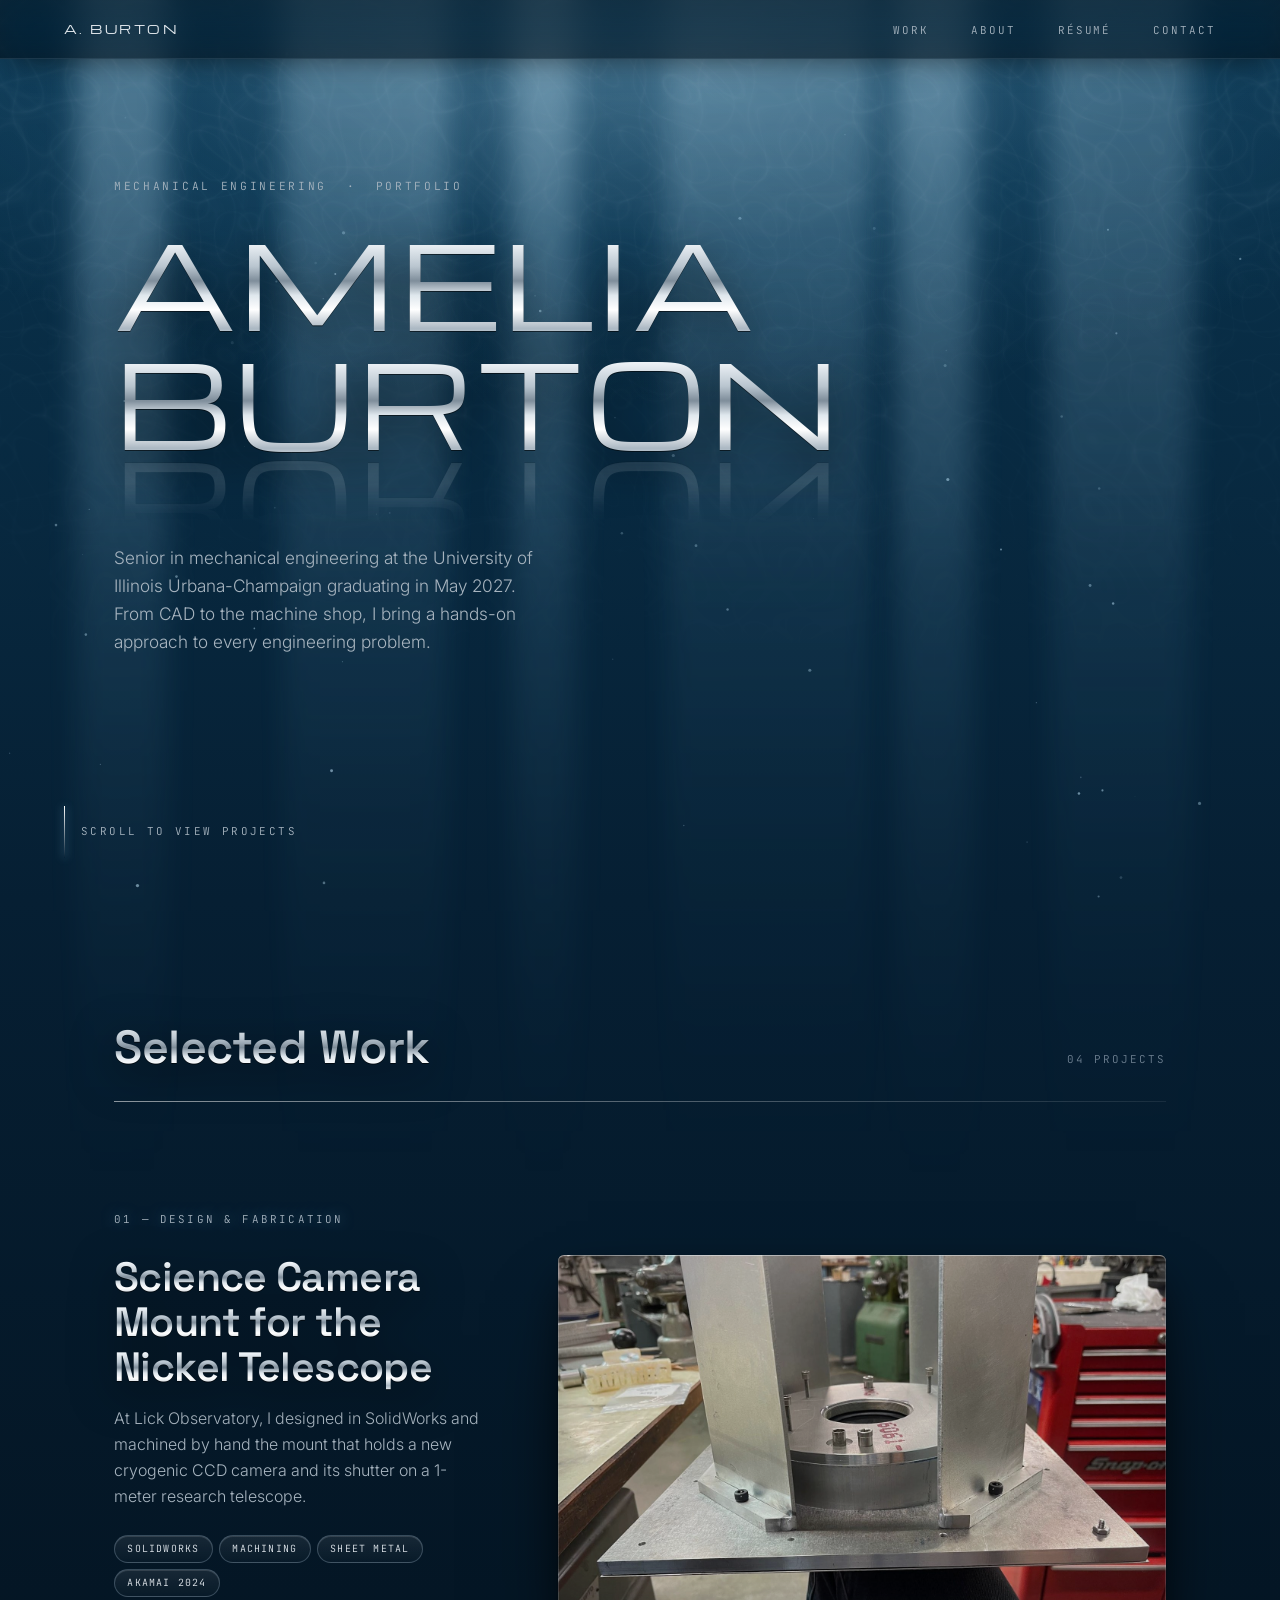
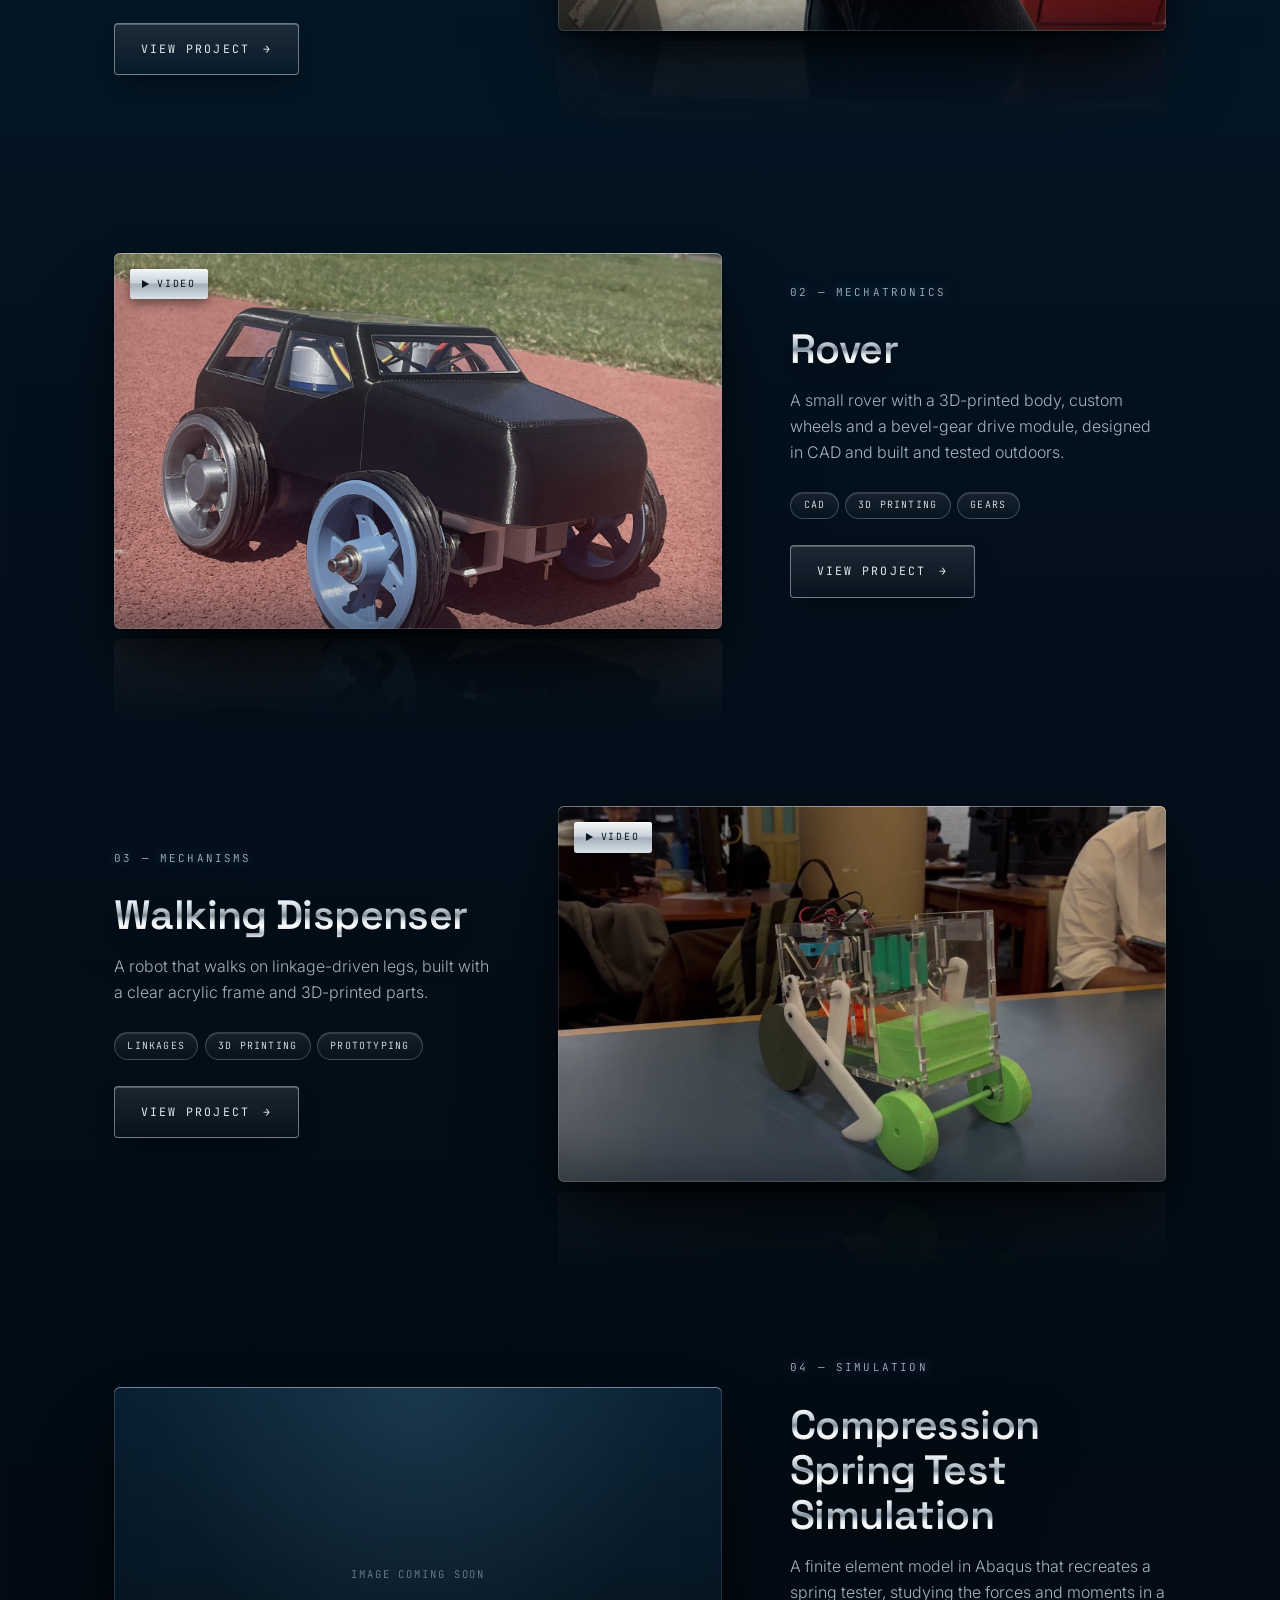
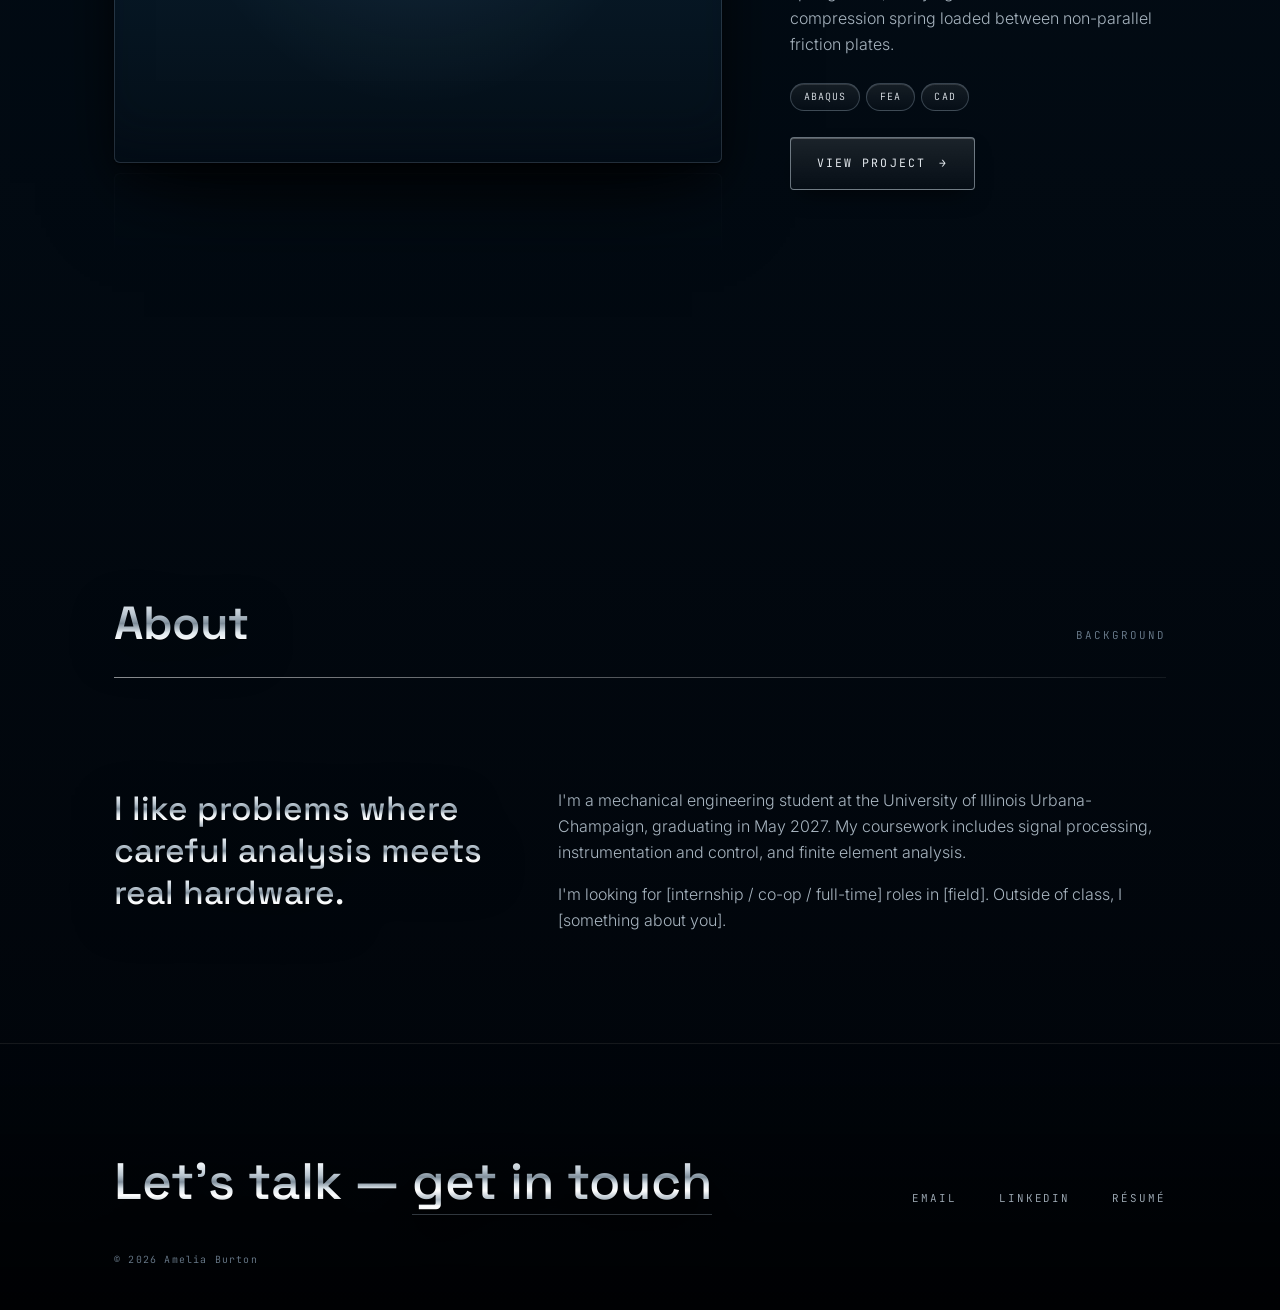
==== index.html @ 43ad0c9a "site 5.1" ====
<!DOCTYPE html>
<html lang="en">
<head>
  <meta charset="UTF-8">
  <meta name="viewport" content="width=device-width, initial-scale=1.0, viewport-fit=cover">
  <meta name="theme-color" content="#0a3550">
  <title>Amelia Burton — Mechanical Engineering Portfolio</title>
  <meta name="description" content="Engineering portfolio of Amelia Burton: simulation, design and instrumentation projects.">

  <!-- Fonts from Google Fonts -->
  <link rel="preconnect" href="https://fonts.googleapis.com">
  <link rel="preconnect" href="https://fonts.gstatic.com" crossorigin>
  <link href="https://fonts.googleapis.com/css2?family=Inter:wght@300;400;500&family=JetBrains+Mono:wght@400&family=Michroma&family=Space+Grotesk:wght@500;600&display=swap" rel="stylesheet">

  <link rel="stylesheet" href="style.css">
  <script>document.documentElement.classList.add('js')</script>
</head>
<body>

  <!-- Depth gauge (bottom-right) -->
  <button class="gauge" type="button" aria-label="Back to top"></button>

  <!-- ===== NAVIGATION BAR ===== -->
  <nav class="nav">
    <a href="#top" class="mark">A. Burton</a>
    <ul>
      <li><a href="#work">Work</a></li>
      <li><a href="#about">About</a></li>
      <li class="hide-mobile"><a href="resume.pdf" target="_blank">Résumé</a></li>
      <li><a href="#contact">Contact</a></li>
    </ul>
  </nav>

  <!-- ===== OPENING PAGE ===== -->
  <div class="hero-wrap">
    <header class="hero" id="top">
      <p class="eyebrow">Mechanical Engineering &nbsp;·&nbsp; Portfolio</p>
      <h1 class="chrome">Amelia<br>Burton</h1>
      <p class="lede">
        <!-- EDIT: one or two sentences about you -->
        Senior in mechanical engineering at the University of Illinois Urbana-Champaign graduating in May 2027. From CAD to the machine shop, I bring a hands-on approach to every engineering problem.
      </p>
    </header>
    <a href="#work" class="scroll-cue">
      <span class="stem"></span>
      Scroll to view projects
    </a>
  </div>

  <!-- ===== PROJECTS ===== -->
  <main class="section" id="work">
    <div class="section-head">
      <h2>Selected Work</h2>
      <span>04 Projects</span>
    </div>

    <!--
      Each <article> below is one project.
      To add a project: copy a whole <article> ... </article> block,
      paste it underneath, and change the text, image and link.

      To use a real picture, put it in the "images" folder and replace
        <div class="placeholder">Image coming soon</div>
      with
        <img src="images/your-picture.jpg" alt="Short description of the picture">
    -->

    <!-- PROJECT 01 -->
    <article class="project reveal">
      <a href="projects/camera-mount.html" class="project-image">
        <img src="images/camera-mount/fit-check.jpg" alt="Machined camera mount base plate and electronics panels" loading="lazy">
      </a>
      <div>
        <p class="project-number">01 — Design &amp; Fabrication</p>
        <h3>Science Camera Mount for the Nickel Telescope</h3>
        <p>
          At Lick Observatory, I designed in SolidWorks and machined by hand the mount that holds a new cryogenic CCD camera and its shutter on a 1-meter research telescope.
        </p>
        <ul class="tags">
          <li>SolidWorks</li><li>Machining</li><li>Sheet Metal</li><li>Akamai 2024</li>
        </ul>
        <a href="projects/camera-mount.html" class="button">View Project <span class="arrow">→</span></a>
      </div>
    </article>

    <!-- PROJECT 02 -->
    <article class="project reveal">
      <a href="projects/rover.html" class="project-image">
        <span class="badge">Video</span>
        <img src="images/rover/rover-photo.jpg" alt="3D-printed rover with black body and blue wheels on a running track" loading="lazy">
      </a>
      <div>
        <p class="project-number">02 — Mechatronics</p>
        <h3>Rover</h3>
        <p>
          <!-- EDIT -->A small rover with a 3D-printed body, custom wheels and a bevel-gear drive module, designed in CAD and built and tested outdoors.
        </p>
        <ul class="tags">
          <li>CAD</li><li>3D Printing</li><li>Gears</li>
        </ul>
        <a href="projects/rover.html" class="button">View Project <span class="arrow">→</span></a>
      </div>
    </article>

    <!-- PROJECT 03 -->
    <article class="project reveal">
      <a href="projects/walking-dispenser.html" class="project-image">
        <span class="badge">Video</span>
        <img src="images/dispenser/closeup.jpg" alt="Walking dispenser robot with clear frame and green 3D-printed parts" loading="lazy">
      </a>
      <div>
        <p class="project-number">03 — Mechanisms</p>
        <h3>Walking Dispenser</h3>
        <p>
          <!-- EDIT -->A robot that walks on linkage-driven legs, built with a clear acrylic frame and 3D-printed parts.
        </p>
        <ul class="tags">
          <li>Linkages</li><li>3D Printing</li><li>Prototyping</li>
        </ul>
        <a href="projects/walking-dispenser.html" class="button">View Project <span class="arrow">→</span></a>
      </div>
    </article>

    <!-- PROJECT 04 -->
    <article class="project reveal">
      <a href="projects/spring-fea.html" class="project-image">
        <div class="placeholder">Image coming soon</div>
      </a>
      <div>
        <p class="project-number">04 — Simulation</p>
        <h3>Compression Spring Test Simulation</h3>
        <p>
          A finite element model in Abaqus that recreates a spring tester, studying the forces and moments in a compression spring loaded between non-parallel friction plates.
        </p>
        <ul class="tags">
          <li>Abaqus</li><li>FEA</li><li>CAD</li>
        </ul>
        <a href="projects/spring-fea.html" class="button">View Project <span class="arrow">→</span></a>
      </div>
    </article>

  </main>

  <!-- ===== ABOUT ===== -->
  <section class="section" id="about">
    <div class="section-head">
      <h2>About</h2>
      <span>Background</span>
    </div>
    <div class="about-grid reveal">
      <p class="big">
        <!-- EDIT: a short, memorable line -->
        I like problems where careful analysis meets real hardware.
      </p>
      <div>
        <p>
          <!-- EDIT: your school, major, year and interests -->
          I'm a mechanical engineering student at the University of Illinois Urbana-Champaign, graduating in May 2027.
          My coursework includes signal processing, instrumentation and control,
          and finite element analysis.
        </p>
        <p>
          I'm looking for [internship / co-op / full-time] roles in [field].
          Outside of class, I [something about you].
        </p>
      </div>
    </div>
  </section>

  <!-- ===== CONTACT / FOOTER ===== -->
  <div class="footer-wrap">
  <footer class="footer" id="contact">
    <h2>Let's talk — <a class="chrome" href="mailto:ameliaeburton2005@gmail.com">get in touch</a></h2>
    <ul>
      <li><a href="mailto:ameliaeburton2005@gmail.com">Email</a></li>
      <li><a href="https://www.linkedin.com/in/YOUR-LINKEDIN" target="_blank">LinkedIn</a></li>
      <li><a href="resume.pdf" target="_blank">Résumé</a></li>
    </ul>
    <p class="copyright">© 2026 Amelia Burton</p>
  </footer>
  </div>

  <script src="main.js"></script>
</body>
</html>
---- style.css ----
/* =========================================================
   Amelia Burton — Portfolio stylesheet  ·  "Deep Ocean" theme
   Sunlit water at the top of each page fading into the abyss,
   with light rays, caustics, drifting particles and silver type.
   Spacing follows the golden ratio (φ ≈ 1.618).
   ========================================================= */

:root {
  /* water, from surface to abyss */
  --surface: #0f4a6a;
  --shallow: #0a3550;
  --mid:     #061f33;
  --deep:    #03111d;
  --abyss:   #010409;

  /* light and text */
  --silver:  #e3e9ee;
  --soft:    #a7b4bf;
  --muted:   #6e8091;
  --glow:    #8fd6ff;     /* bioluminescent blue */
  --line:    rgba(200, 225, 245, 0.10);
  --line-2:  rgba(200, 225, 245, 0.24);

  /* polished silver (vertical bands, like chrome reflecting a horizon) */
  --metal: linear-gradient(180deg, #ffffff 0%, #eef3f7 18%, #b9c5cf 38%, #7e8d9a 50%, #dfe7ed 62%, #ffffff 74%, #aab7c2 90%, #e9eef2 100%);
  /* moving highlight that sweeps across silver text */
  --glint: linear-gradient(105deg, transparent 38%, rgba(255, 255, 255, 0.95) 50%, transparent 62%);
  /* brushed-metal button face */
  --brushed: linear-gradient(180deg, #f4f7f9 0%, #c9d2d9 45%, #a3afb9 52%, #dbe2e7 100%);

  /* golden-ratio spacing */
  --s-1: 0.382rem; --s0: 0.618rem; --s1: 1rem; --s2: 1.618rem;
  --s3: 2.618rem;  --s4: 4.236rem; --s5: 6.854rem; --s6: 11.09rem;

  --display: "Michroma", "Space Grotesk", Helvetica, Arial, sans-serif;
  --head:    "Space Grotesk", Helvetica, Arial, sans-serif;
  --sans:    "Inter", Helvetica, Arial, sans-serif;
  --mono:    "JetBrains Mono", "Courier New", monospace;

  --max: 1180px;
  --pad: max(5vw, env(safe-area-inset-left), 20px);
  --ease: cubic-bezier(.2, .7, .2, 1);

  /* deep shadows used on cards and media */
  --depth: 0 2px 3px rgba(0,0,0,.4), 0 18px 40px -8px rgba(0,0,0,.65), 0 50px 90px -30px rgba(0,0,0,.8);
}

* { box-sizing: border-box; margin: 0; padding: 0; }
html {
  scroll-behavior: smooth; -webkit-text-size-adjust: 100%;
  background: var(--abyss);
}
body {
  /* the whole page is one column of water: lighter at the top, black at the bottom */
  background: linear-gradient(180deg, var(--shallow) 0, var(--mid) 100vh, var(--deep) 220vh, var(--abyss) 100%);
  min-height: 100vh;
  color: var(--silver);
  font-family: var(--sans);
  font-weight: 300;
  line-height: 1.618;
  -webkit-font-smoothing: antialiased;
  overflow-x: hidden;
  position: relative;
}
a { color: inherit; text-decoration: none; }
img, video { display: block; max-width: 100%; }
::selection { background: var(--glow); color: var(--abyss); }

/* everything real sits above the ocean effects */
.nav, .hero-wrap, .section, .footer-wrap, .project-page, .video-hero { position: relative; z-index: 2; }
.nav { position: fixed; }

/* =========================================================
   Ocean effects
   ========================================================= */
.ocean {
  position: absolute; top: 0; left: 0; right: 0;
  height: 150vh; z-index: 1; overflow: hidden; pointer-events: none;
  -webkit-mask-image: linear-gradient(#000 35%, transparent);
  mask-image: linear-gradient(#000 35%, transparent);
}
/* glow of the sun on the surface */
.ocean::before {
  content: ""; position: absolute; left: 50%; top: -35vh; width: 140vw; height: 80vh; transform: translateX(-50%);
  background: radial-gradient(ellipse at center, rgba(170, 225, 255, .35), rgba(90, 170, 215, .12) 40%, transparent 70%);
}
/* caustics: two layers of rippling light drifting in opposite directions */
.caustics, .caustics::after {
  position: absolute; inset: -20% -20% 40% -20%;
  background: url("images/caustics.png") 0 0 / 420px 420px repeat;
  opacity: .16; mix-blend-mode: screen;
  animation: drift 38s linear infinite;
  -webkit-mask-image: linear-gradient(#000, transparent 85%);
  mask-image: linear-gradient(#000, transparent 85%);
}
.caustics::after { content: ""; inset: 0; background-size: 560px 560px; opacity: .8; animation: drift2 52s linear infinite; }
@keyframes drift  { to { background-position: 420px 840px; } }
@keyframes drift2 { to { background-position: -1120px 560px; } }

/* sun rays */
.rays { position: absolute; inset: 0; mix-blend-mode: screen; }
.rays i {
  position: absolute; top: -12%; height: 125%;
  background: linear-gradient(180deg, rgba(200, 235, 255, .42), rgba(140, 205, 240, .12) 45%, transparent 82%);
  filter: blur(14px);
  transform-origin: 50% 0;
  animation: sway 14s ease-in-out infinite alternate, flicker 7s ease-in-out infinite alternate;
  will-change: transform, opacity;
}
.rays i:nth-child(1) { left: 6%;  width: 7vw;  --r: 22deg;  animation-duration: 16s, 6s; }
.rays i:nth-child(2) { left: 22%; width: 13vw; --r: 14deg;  animation-duration: 19s, 8s; opacity: .8; }
.rays i:nth-child(3) { left: 40%; width: 5vw;  --r: 6deg;   animation-duration: 13s, 5s; }
.rays i:nth-child(4) { left: 52%; width: 16vw; --r: -2deg;  animation-duration: 22s, 9s; opacity: .7; }
.rays i:nth-child(5) { left: 70%; width: 6vw;  --r: -12deg; animation-duration: 15s, 7s; }
.rays i:nth-child(6) { left: 82%; width: 11vw; --r: -20deg; animation-duration: 18s, 6.5s; opacity: .75; }
@keyframes sway    { from { transform: rotate(calc(var(--r) - 3deg)) skewX(-4deg); } to { transform: rotate(calc(var(--r) + 3deg)) skewX(4deg); } }
@keyframes flicker { 0% { opacity: .35; } 50% { opacity: .9; } 100% { opacity: .55; } }

/* marine snow: drawn on this canvas by main.js */
.snow { position: fixed; inset: 0; width: 100%; height: 100%; z-index: 1; pointer-events: none; }

/* =========================================================
   Silver text
   ========================================================= */
.silver, .chrome,
.hero h1, .section-head h2, .project h3, .footer h2, .video-hero h1,
.project-page h1, .project-page h2, .about-grid .big, .step h3 {
  background-image: var(--glint), var(--metal);
  background-size: 250% 100%, 100% 100%;
  background-size: 250% 100%, 100% 1lh;     /* repeat the silver bands on every line */
  background-position: 160% 0, 0 0;
  background-repeat: no-repeat, repeat;
  -webkit-background-clip: text; background-clip: text;
  -webkit-text-fill-color: transparent; color: var(--silver);
  filter: drop-shadow(0 1px 0 rgba(0,0,0,.55)) drop-shadow(0 10px 22px rgba(0, 0, 0, .55));
}
/* a glint sweeps across the big titles every few seconds */
.hero h1, .video-hero h1, .project-page h1 { animation: glint 7s ease-in-out 2.2s infinite; }
/* other headings catch the light when you hover them or they scroll into view */
.project.reveal.visible h3, .project:hover h3, .section-head h2, .footer h2:hover { animation: glint 2.4s ease-out 1; }
@keyframes glint { 0% { background-position: 160% 0, 0 0; } 40%, 100% { background-position: -60% 0, 0 0; } }

/* ---------- Depth gauge (bottom-right) ----------
   A thin bar that fills as you scroll, with a depth reading. Tap it to go to the top. */
.gauge {
  position: fixed; z-index: 40;
  right: max(var(--s2), env(safe-area-inset-right));
  bottom: calc(var(--s2) + env(safe-area-inset-bottom));
  display: flex; flex-direction: column; align-items: center; gap: 8px;
  padding: 12px 10px 10px;
  border-radius: 8px;
  background: linear-gradient(180deg, rgba(30, 60, 85, .55), rgba(5, 15, 25, .7));
  -webkit-backdrop-filter: blur(10px); backdrop-filter: blur(10px);
  border: 1px solid var(--line-2);
  box-shadow: inset 0 1px 0 rgba(255,255,255,.18), var(--depth);
  color: var(--silver); cursor: pointer;
  opacity: 0; transform: translateY(8px); transition: opacity .4s, transform .4s;
}
.gauge.show { opacity: 1; transform: none; }
.gauge .bar { position: relative; width: 3px; height: 64px; border-radius: 3px; background: rgba(200, 225, 245, .16); overflow: hidden; }
.gauge .bar::after {
  content: ""; position: absolute; left: 0; right: 0; top: 0;
  height: calc(var(--p, 0) * 100%);
  background: linear-gradient(#fff, var(--glow));
  box-shadow: 0 0 8px var(--glow);
}
.gauge .depth { font-family: var(--mono); font-size: .58rem; letter-spacing: .06em; color: var(--soft); white-space: nowrap; }

/* =========================================================
   Navigation (dark glass)
   ========================================================= */
.nav {
  top: 0; left: 0; right: 0; z-index: 50;
  display: flex; justify-content: space-between; align-items: center;
  padding: calc(var(--s1) + env(safe-area-inset-top)) var(--pad) var(--s1);
  background: linear-gradient(180deg, rgba(6, 26, 40, .72), rgba(3, 14, 23, .62));
  -webkit-backdrop-filter: blur(14px) saturate(140%); backdrop-filter: blur(14px) saturate(140%);
  border-bottom: 1px solid var(--line);
  box-shadow: 0 10px 30px -12px rgba(0,0,0,.6);
  transition: background .3s, border-color .3s, box-shadow .3s;
}
.nav .mark { font-family: var(--display); font-size: .78rem; transition: text-shadow .3s; letter-spacing: .2em; text-transform: uppercase; }
.nav ul { list-style: none; display: flex; gap: var(--s3); }
.nav .mark:hover { text-shadow: 0 0 14px rgba(143, 214, 255, .6); }
.nav li a { position: relative; font-family: var(--mono); font-size: .68rem; letter-spacing: .18em; text-transform: uppercase; color: var(--soft); padding: .4rem 0; transition: color .2s, text-shadow .2s; }
.nav li a::after { content: ""; position: absolute; left: 0; right: 100%; bottom: 0; height: 1px; background: var(--metal); transition: right .35s var(--ease); }
.nav li a:hover { color: #fff; text-shadow: 0 0 12px rgba(143, 214, 255, .6); }
.nav li a:hover::after { right: 0; }
.nav.clear { background: transparent; border-color: transparent; box-shadow: none; -webkit-backdrop-filter: none; backdrop-filter: none; }
.nav::before {
  content: ""; position: absolute; inset: 0 0 auto 0; height: 160px; z-index: -1; pointer-events: none;
  background: linear-gradient(rgba(0, 5, 10, .6), transparent); opacity: 0; transition: opacity .3s;
}
.nav.clear::before { opacity: 1; }

/* =========================================================
   Opening page
   ========================================================= */
.hero-wrap { overflow: hidden; }
.hero {
  position: relative; z-index: 1;
  min-height: 100vh; min-height: 100svh;
  display: flex; flex-direction: column; justify-content: center;
  max-width: var(--max); margin: 0 auto;
  padding: var(--s5) var(--pad) var(--s6);
}
.eyebrow { font-family: var(--mono); font-size: .7rem; letter-spacing: .24em; text-transform: uppercase; color: var(--soft); margin-bottom: var(--s2); }
.hero h1 {
  font-family: var(--display); font-weight: 400;
  font-size: clamp(2.6rem, 9vw, 7.4rem);
  line-height: 1.04; letter-spacing: .02em; text-transform: uppercase;
  /* mirror reflection under the name, like a polished surface */
  -webkit-box-reflect: below -0.06em linear-gradient(transparent 70%, rgba(255, 255, 255, .2));
}
.hero .lede { max-width: 27rem; margin-top: calc(var(--s4) + var(--s1)); font-size: 1.08rem; color: var(--soft); }

.hero > * { opacity: 0; transform: translateY(16px); transition: opacity 1.1s ease, transform 1.1s var(--ease); }
.loaded .hero > *, html:not(.js) .hero > * { opacity: 1; transform: none; }
.hero > *:nth-child(2) { transition-delay: .14s; } .hero > *:nth-child(3) { transition-delay: .28s; }

.scroll-cue {
  position: absolute; z-index: 2; left: var(--pad); bottom: calc(var(--s3) + env(safe-area-inset-bottom));
  display: flex; align-items: center; gap: var(--s1);
  font-family: var(--mono); font-size: .68rem; letter-spacing: .22em; text-transform: uppercase; color: var(--soft);
}
.scroll-cue .stem { width: 1px; height: 52px; background: linear-gradient(#fff, transparent); box-shadow: 0 0 8px rgba(143, 214, 255, .8); transform-origin: top; animation: drop 2.4s ease-in-out infinite; }
@keyframes drop { 0% { transform: scaleY(0); opacity: 1 } 60% { transform: scaleY(1); opacity: 1 } 100% { transform: scaleY(1); opacity: 0 } }
.scroll-cue:hover { color: #fff; }

/* =========================================================
   Sections
   ========================================================= */
.section { max-width: var(--max); margin: 0 auto; padding: var(--s5) var(--pad); }
.section-head {
  display: flex; justify-content: space-between; align-items: baseline; gap: var(--s1);
  padding-bottom: var(--s1); margin-bottom: var(--s5);
  border-bottom: 1px solid transparent;
  border-image: linear-gradient(90deg, rgba(255,255,255,.55), rgba(255,255,255,.08)) 1;
}
.section-head h2 { font-family: var(--head); font-weight: 600; font-size: clamp(2rem, 4.2vw, 2.9rem); letter-spacing: -.01em; }
.section-head span { font-family: var(--mono); font-size: .68rem; letter-spacing: .18em; text-transform: uppercase; color: var(--muted); white-space: nowrap; }

/* ---------- Project cards ---------- */
.project { display: grid; grid-template-columns: 1.618fr 1fr; gap: var(--s4); align-items: center; margin-bottom: var(--s6); }
.project:nth-child(even) { grid-template-columns: 1fr 1.618fr; }
.project:nth-child(even) .project-image { order: 2; }

.project-image {
  position: relative; display: block;
  aspect-ratio: 1.618 / 1;
  border-radius: 6px;
  background: var(--deep);
  box-shadow: var(--depth);
  transition: transform .8s var(--ease), box-shadow .8s var(--ease);
  isolation: isolate;
}
.project-image > img, .project-image > .placeholder { border-radius: 6px; }
.project-image img {
  width: 100%; height: 100%; object-fit: cover;
  filter: saturate(.85) brightness(.9);
  transition: filter .8s;
}
/* polished bevel: bright top edge, darker bottom edge */
.project-image::before {
  content: ""; position: absolute; inset: 0; z-index: 3; border-radius: 6px; pointer-events: none;
  box-shadow: inset 0 1px 0 rgba(255,255,255,.35), inset 0 0 0 1px rgba(200,225,245,.16), inset 0 -40px 60px -30px rgba(0,10,20,.55);
}
/* light glint sweeps across on hover */
.project-image::after {
  content: ""; position: absolute; inset: 0; z-index: 3; border-radius: 6px; pointer-events: none;
  background: linear-gradient(115deg, transparent 30%, rgba(255,255,255,.22) 48%, rgba(255,255,255,.05) 52%, transparent 66%);
  background-size: 250% 100%; background-position: 140% 0; background-repeat: no-repeat;
  transition: background-position 1.2s var(--ease);
}
.project:hover .project-image { transform: translateY(-8px); box-shadow: 0 2px 3px rgba(0,0,0,.4), 0 30px 60px -10px rgba(0,0,0,.75), 0 0 60px -20px rgba(143,214,255,.35); }
.project:hover .project-image img { filter: saturate(1) brightness(1); }
.project:hover .project-image::after { background-position: -40% 0; }

/* reflection under each image (wide screens only) */
@media (min-width: 801px) {
  .project-image { -webkit-box-reflect: below 10px linear-gradient(transparent 78%, rgba(255,255,255,.14)); }
}

.badge {
  position: absolute; top: var(--s1); left: var(--s1); z-index: 4;
  display: inline-flex; align-items: center; gap: .5rem;
  font-family: var(--mono); font-size: .62rem; letter-spacing: .18em; text-transform: uppercase; font-weight: 400;
  padding: .45rem .75rem; border-radius: 3px;
  background: var(--brushed); color: #0a1620;
  box-shadow: inset 0 1px 0 #fff, 0 4px 12px rgba(0,0,0,.5);
}
.badge::before { content: ""; border-left: 7px solid #0a1620; border-top: 4.5px solid transparent; border-bottom: 4.5px solid transparent; }

.placeholder {
  width: 100%; height: 100%; display: flex; align-items: center; justify-content: center;
  font-family: var(--mono); font-size: .66rem; letter-spacing: .18em; text-transform: uppercase; color: var(--muted);
  background: radial-gradient(ellipse at 50% 0%, rgba(143,214,255,.12), transparent 60%), linear-gradient(180deg, #0a2234, #040e17);
}

.project-number { font-family: var(--mono); font-size: .68rem; letter-spacing: .2em; text-transform: uppercase; color: var(--glow); margin-bottom: var(--s1); text-shadow: 0 0 14px rgba(143,214,255,.5); }
.project h3 { font-family: var(--head); font-weight: 600; font-size: clamp(1.75rem, 3.2vw, 2.618rem); line-height: 1.1; letter-spacing: -.015em; margin-bottom: var(--s1); }
.project p { color: var(--soft); margin-bottom: var(--s2); }

.tags { list-style: none; display: flex; flex-wrap: wrap; gap: var(--s-1); margin-bottom: var(--s2); }
.tags li {
  font-family: var(--mono); font-size: .62rem; letter-spacing: .12em; text-transform: uppercase;
  padding: .3rem .78rem; border-radius: 999px; color: var(--silver);
  background: linear-gradient(180deg, rgba(255,255,255,.08), rgba(255,255,255,.02));
  border: 1px solid var(--line-2);
  box-shadow: inset 0 1px 0 rgba(255,255,255,.12);
}

/* ---------- Buttons: polished metal ---------- */
.button {
  position: relative; isolation: isolate; overflow: hidden;
  display: inline-flex; align-items: center; justify-content: center; gap: .8rem;
  min-height: 48px; padding: var(--s1) var(--s2);
  font-family: var(--mono); font-size: .72rem; font-weight: 400; letter-spacing: .18em; text-transform: uppercase;
  color: var(--silver);
  background: linear-gradient(180deg, rgba(255,255,255,.10), rgba(255,255,255,.02));
  border: 1px solid rgba(220, 235, 245, .45); border-radius: 4px;
  box-shadow: inset 0 1px 0 rgba(255,255,255,.25), 0 10px 24px -10px rgba(0,0,0,.7);
  cursor: pointer; transition: color .35s, border-color .35s, box-shadow .35s, transform .35s;
}
.button::before { content: ""; position: absolute; inset: 0; z-index: -2; background: var(--brushed); opacity: 0; transition: opacity .35s; }
.button::after {    /* glint */
  content: ""; position: absolute; inset: 0; z-index: -1;
  background: linear-gradient(110deg, transparent 35%, rgba(255,255,255,.9) 50%, transparent 65%);
  background-size: 250% 100%; background-position: 160% 0; background-repeat: no-repeat;
  transition: background-position .9s var(--ease);
}
.button:hover { color: #08131c; border-color: #fff; transform: translateY(-2px); box-shadow: inset 0 1px 0 #fff, 0 14px 30px -10px rgba(0,0,0,.8), 0 0 24px -6px rgba(143,214,255,.6); }
.button:hover::before { opacity: 1; }
.button:hover::after { background-position: -60% 0; }
.button .arrow { transition: transform .3s; }
.button:hover .arrow { transform: translateX(4px); }
.button.solid { color: #08131c; border-color: #fff; box-shadow: inset 0 1px 0 #fff, 0 12px 28px -10px rgba(0,0,0,.8); }
.button.solid::before { opacity: 1; }

/* ---------- About ---------- */
.about-grid { display: grid; grid-template-columns: 1fr 1.618fr; gap: var(--s4); }
.about-grid .big { font-family: var(--head); font-weight: 500; font-size: clamp(1.5rem, 2.8vw, 2.1rem); line-height: 1.25; }
.about-grid p { color: var(--soft); }
.about-grid p + p { margin-top: var(--s1); }

/* ---------- Footer: the abyss ---------- */
.footer-wrap { background: linear-gradient(180deg, transparent, rgba(0,0,0,.6)); border-top: 1px solid var(--line); overflow: hidden; }
.footer {
  max-width: var(--max); margin: 0 auto;
  padding: var(--s5) var(--pad) calc(var(--s3) + env(safe-area-inset-bottom));
  display: flex; justify-content: space-between; flex-wrap: wrap; gap: var(--s3);
  position: relative; z-index: 1;
}
.footer h2 { font-family: var(--head); font-weight: 500; font-size: clamp(2rem, 4.5vw, 3.2rem); line-height: 1.1; }
.footer h2 a { border-bottom: 1px solid var(--line-2); }
.footer ul { list-style: none; display: flex; gap: var(--s3); align-items: flex-end; flex-wrap: wrap; }
.footer li a { font-family: var(--mono); font-size: .68rem; letter-spacing: .18em; text-transform: uppercase; color: var(--soft); transition: color .2s, text-shadow .2s; }
.footer li a:hover { color: #fff; text-shadow: 0 0 12px rgba(143,214,255,.6); }
.copyright { width: 100%; font-family: var(--mono); font-size: .62rem; letter-spacing: .12em; color: var(--muted); }

/* =========================================================
   Full-screen video at the top of a project page
   ========================================================= */
.video-hero {
  width: 100%; height: 100vh; height: 100svh; overflow: hidden;
  background-color: var(--deep); background-position: center; background-size: cover; background-repeat: no-repeat;
}
.video-hero video { position: absolute; inset: 0; width: 100%; height: 100%; object-fit: contain; }
.video-hero.cover video { object-fit: cover; }
.video-hero::after {   /* fades the video down into the deep water below */
  content: ""; position: absolute; inset: 0; pointer-events: none;
  background: linear-gradient(to top, var(--mid) 0%, rgba(6, 31, 51, .55) 30%, transparent 60%), linear-gradient(to bottom, rgba(0,0,0,.35), transparent 25%);
}
.video-hero .overlay {
  position: absolute; z-index: 2;
  left: var(--pad); right: var(--pad); bottom: calc(var(--s3) + env(safe-area-inset-bottom));
  display: flex; justify-content: space-between; align-items: flex-end; gap: var(--s2); flex-wrap: wrap;
}
.video-hero h1 { font-family: var(--head); font-weight: 600; font-size: clamp(2.6rem, 7vw, 5.5rem); line-height: 1; letter-spacing: -.02em; }
.video-hero .eyebrow { color: var(--glow); margin-bottom: var(--s1); text-shadow: 0 0 14px rgba(143,214,255,.6); }
.video-hero .controls { display: flex; gap: var(--s0); flex-wrap: wrap; }
.video-hero .button { background: rgba(3, 14, 23, .45); -webkit-backdrop-filter: blur(10px); backdrop-filter: blur(10px); }
.video-hero + .project-page { background: linear-gradient(var(--mid), transparent 60vh); }

.clip { margin: var(--s4) 0; }
.clip video { width: 100%; border-radius: 6px; background: #000; box-shadow: var(--depth); }

/* =========================================================
   Project pages
   ========================================================= */
.project-page { max-width: 900px; margin: 0 auto; padding: var(--s6) var(--pad) var(--s5); }
.project-page.wide { max-width: 1100px; }
.video-hero + .project-page { padding-top: var(--s5); max-width: none; padding-left: max(var(--pad), calc((100vw - 900px) / 2)); padding-right: max(var(--pad), calc((100vw - 900px) / 2)); }
.back { display: inline-block; font-family: var(--mono); font-size: .66rem; letter-spacing: .18em; text-transform: uppercase; color: var(--soft); margin-bottom: var(--s3); padding: .4rem 0; transition: color .2s, text-shadow .2s; }
.back:hover { color: #fff; text-shadow: 0 0 12px rgba(143,214,255,.6); }

.project-page h1 { font-family: var(--head); font-weight: 600; font-size: clamp(2.6rem, 7vw, 4.6rem); line-height: 1.02; letter-spacing: -.02em; margin-bottom: var(--s2); }
.project-page h2 { font-family: var(--head); font-weight: 600; font-size: clamp(1.7rem, 3.2vw, 2.2rem); letter-spacing: -.01em; margin: var(--s4) 0 var(--s1); display: inline-block; }
.project-page p { color: var(--soft); margin-bottom: var(--s1); font-size: 1.04rem; }
.project-page .lead { font-size: 1.2rem; max-width: 42rem; color: var(--silver); }
.project-page ul.points { margin: 0 0 var(--s1) 1.2rem; color: var(--soft); }
.project-page ul.points li { margin-bottom: var(--s-1); }

.facts {
  display: grid; grid-template-columns: repeat(auto-fit, minmax(160px, 1fr)); gap: var(--s2);
  padding: var(--s2); margin: var(--s3) 0 var(--s4);
  border-radius: 8px;
  background: linear-gradient(180deg, rgba(255,255,255,.07), rgba(255,255,255,.015));
  border: 1px solid var(--line);
  box-shadow: inset 0 1px 0 rgba(255,255,255,.14), var(--depth);
}
.facts dt { font-family: var(--mono); font-size: .62rem; letter-spacing: .18em; text-transform: uppercase; color: var(--glow); margin-bottom: .3rem; }
.facts dd { font-size: .95rem; color: var(--silver); }

.figure { margin: var(--s4) 0; }
.figure .frame { aspect-ratio: 1.618 / 1; background: var(--deep); overflow: hidden; border-radius: 6px; box-shadow: var(--depth); }
.figure .frame img { width: 100%; height: 100%; object-fit: cover; }
.figure .frame.contain img { object-fit: contain; }
.figure .frame.white { background: #fff; }
.figure figcaption, .bleed figcaption, .caption { font-family: var(--mono); font-size: .66rem; letter-spacing: .06em; color: var(--muted); margin-top: var(--s0); }
.bleed { margin: var(--s4) 0; }
.bleed img { width: 100%; max-height: 80vh; object-fit: cover; border-radius: 6px; box-shadow: var(--depth); }

.split { display: grid; grid-template-columns: 1fr 1fr; gap: var(--s4); align-items: start; margin: var(--s2) 0; }
.split img { width: 100%; border-radius: 6px; box-shadow: var(--depth); }

.project-page .goal {
  font-family: var(--head); font-weight: 500; font-size: clamp(1.6rem, 3.4vw, 2.5rem); line-height: 1.22;
  padding: var(--s-1) 0 var(--s-1) var(--s2); margin: var(--s4) 0;
  border-left: 2px solid rgba(255,255,255,.7);
  background-image: var(--metal); -webkit-background-clip: text; background-clip: text; -webkit-text-fill-color: transparent;
}

.reqs { list-style: none; counter-reset: r; margin: var(--s2) 0; }
.reqs li { counter-increment: r; display: grid; grid-template-columns: 3rem 1fr; padding: var(--s1) 0; border-top: 1px solid var(--line); color: var(--soft); }
.reqs li::before { content: "R" counter(r); font-family: var(--mono); font-size: .72rem; color: var(--glow); padding-top: .25rem; }

/* Exploded view with numbered balloons */
.anatomy { display: grid; grid-template-columns: 1.1fr 1fr; gap: var(--s4); align-items: center; margin: var(--s2) 0 var(--s3); }
.diagram { position: relative; background: #fff; border-radius: 6px; overflow: hidden; box-shadow: var(--depth); }
.diagram img { width: 100%; }
.balloon {
  position: absolute; transform: translate(-50%, -50%);
  width: 28px; height: 28px; border-radius: 50%;
  border: 1px solid #1b2731; background: #fff; color: #1b2731;
  font-family: var(--mono); font-size: .7rem;
  display: flex; align-items: center; justify-content: center;
  cursor: pointer; transition: background .2s, color .2s, transform .2s, box-shadow .2s;
}
.balloon.buy { border-style: dashed; }
.balloon.on { background: #0b2a40; color: #fff; border-color: #0b2a40; transform: translate(-50%, -50%) scale(1.2); box-shadow: 0 0 0 4px rgba(143,214,255,.45); }

.bom { width: 100%; border-collapse: collapse; font-size: .92rem; }
.bom th { text-align: left; font-family: var(--mono); font-weight: 400; font-size: .62rem; letter-spacing: .18em; text-transform: uppercase; color: var(--muted); border-bottom: 1px solid var(--line-2); padding: .6rem .5rem; }
.bom td { padding: .7rem .5rem; border-bottom: 1px solid var(--line); color: var(--soft); cursor: pointer; transition: background .2s, color .2s; }
.bom td:first-child { font-family: var(--mono); font-size: .72rem; color: var(--glow); width: 2.5rem; }
.bom tr.on td { background: rgba(143,214,255,.09); color: #fff; }
.bom tr.purchased td { color: var(--muted); font-style: italic; }

.tabs { display: flex; border-bottom: 1px solid var(--line-2); margin: var(--s2) 0 var(--s3); overflow-x: auto; -webkit-overflow-scrolling: touch; scrollbar-width: none; }
.tabs::-webkit-scrollbar { display: none; }
.tab {
  background: none; border: none; cursor: pointer; white-space: nowrap;
  font-family: var(--mono); font-size: .68rem; letter-spacing: .18em; text-transform: uppercase;
  color: var(--muted); padding: var(--s1) var(--s2); border-bottom: 2px solid transparent; margin-bottom: -1px;
  -webkit-tap-highlight-color: transparent; transition: color .2s, text-shadow .2s;
}
.tab:hover { color: var(--silver); }
.tab.active { color: #fff; border-bottom-color: #fff; text-shadow: 0 0 12px rgba(143,214,255,.6); }
.panel { display: none; }
.panel.active { display: block; animation: rise .6s var(--ease); }
@keyframes rise { from { opacity: 0; transform: translateY(10px) } to { opacity: 1; transform: none } }

.triptych { display: grid; grid-template-columns: repeat(3, 1fr); gap: var(--s1); margin-bottom: var(--s3); }
.triptych figure { margin: 0; }
.triptych .frame { aspect-ratio: 1.618 / 1; overflow: hidden; background: #fff; border-radius: 6px; box-shadow: var(--depth); }
.triptych .frame img { width: 100%; height: 100%; object-fit: cover; }
.triptych .frame.contain img { object-fit: contain; }
.project-page .label { margin: var(--s0) 0 0; font-family: var(--mono); font-size: .62rem; letter-spacing: .18em; text-transform: uppercase; color: var(--muted); }

.cols { display: grid; grid-template-columns: 1fr 1fr; gap: var(--s3); }
.cols h3 { font-family: var(--mono); font-weight: 400; font-size: .68rem; letter-spacing: .18em; text-transform: uppercase; color: var(--glow); margin-bottom: var(--s1); }
.cols ul { list-style: none; }
.cols li { padding: var(--s0) 0; border-top: 1px solid var(--line); color: var(--soft); }
.cols li b { font-weight: 500; color: #fff; }

.process { display: grid; grid-template-columns: repeat(3, 1fr); gap: var(--s2); margin: var(--s2) 0; }
.step {
  padding: var(--s2); border-radius: 8px;
  background: linear-gradient(180deg, rgba(255,255,255,.07), rgba(255,255,255,.01));
  border: 1px solid var(--line);
  box-shadow: inset 0 1px 0 rgba(255,255,255,.14), var(--depth);
}
.step .n { font-family: var(--mono); font-size: .64rem; color: var(--glow); letter-spacing: .18em; }
.step h3 { font-family: var(--head); font-weight: 600; font-size: 1.5rem; margin: var(--s-1) 0 var(--s0); display: inline-block; }
.project-page .step p { font-size: .95rem; margin: 0; }
.project-page .thanks { font-size: .88rem; color: var(--muted); }

.next-project {
  margin-top: var(--s5); padding-top: var(--s2);
  border-top: 1px solid transparent; border-image: linear-gradient(90deg, rgba(255,255,255,.5), rgba(255,255,255,.06)) 1;
  display: flex; justify-content: space-between; align-items: center; gap: var(--s1);
}
.next-project .back { margin: 0; }

/* ---------- Fade-in on scroll ---------- */
.reveal { opacity: 0; transform: translateY(26px); transition: opacity 1s ease, transform 1s var(--ease); }
.reveal.visible { opacity: 1; transform: none; }

@media (prefers-reduced-motion: reduce) {
  *, *::before, *::after { animation: none !important; transition: none !important; }
  .reveal, .hero > * { opacity: 1; transform: none; }
  .snow { display: none; }
  html { scroll-behavior: auto; }
}

/* ---------- Phones and small screens (iPhone) ---------- */
@media (max-width: 800px) {
  .nav ul { gap: var(--s1); }
  .nav li.hide-mobile { display: none; }
  .project, .project:nth-child(even), .about-grid, .split, .anatomy, .cols, .process { grid-template-columns: 1fr; gap: var(--s2); }
  .project:nth-child(even) .project-image { order: 0; }
  .project { margin-bottom: var(--s5); }
  .section { padding: var(--s4) var(--pad); }
  .section-head { margin-bottom: var(--s3); }
  .triptych { grid-template-columns: 1fr; }
  .project-page { padding-top: var(--s5); }
  .button { width: 100%; }
  .video-hero .button, .next-project .button { width: auto; }
  .video-hero .overlay { flex-direction: column; align-items: flex-start; }
  .gauge .bar { height: 48px; }
  .rays i { filter: blur(10px); }
  .rays i:nth-child(2), .rays i:nth-child(5) { display: none; }  /* fewer rays = smoother on phones */
  .hero h1 { letter-spacing: 0; }
}
@media (max-width: 380px) {
  .nav .mark { font-size: .66rem; }
    .nav ul { gap: var(--s0); }
}
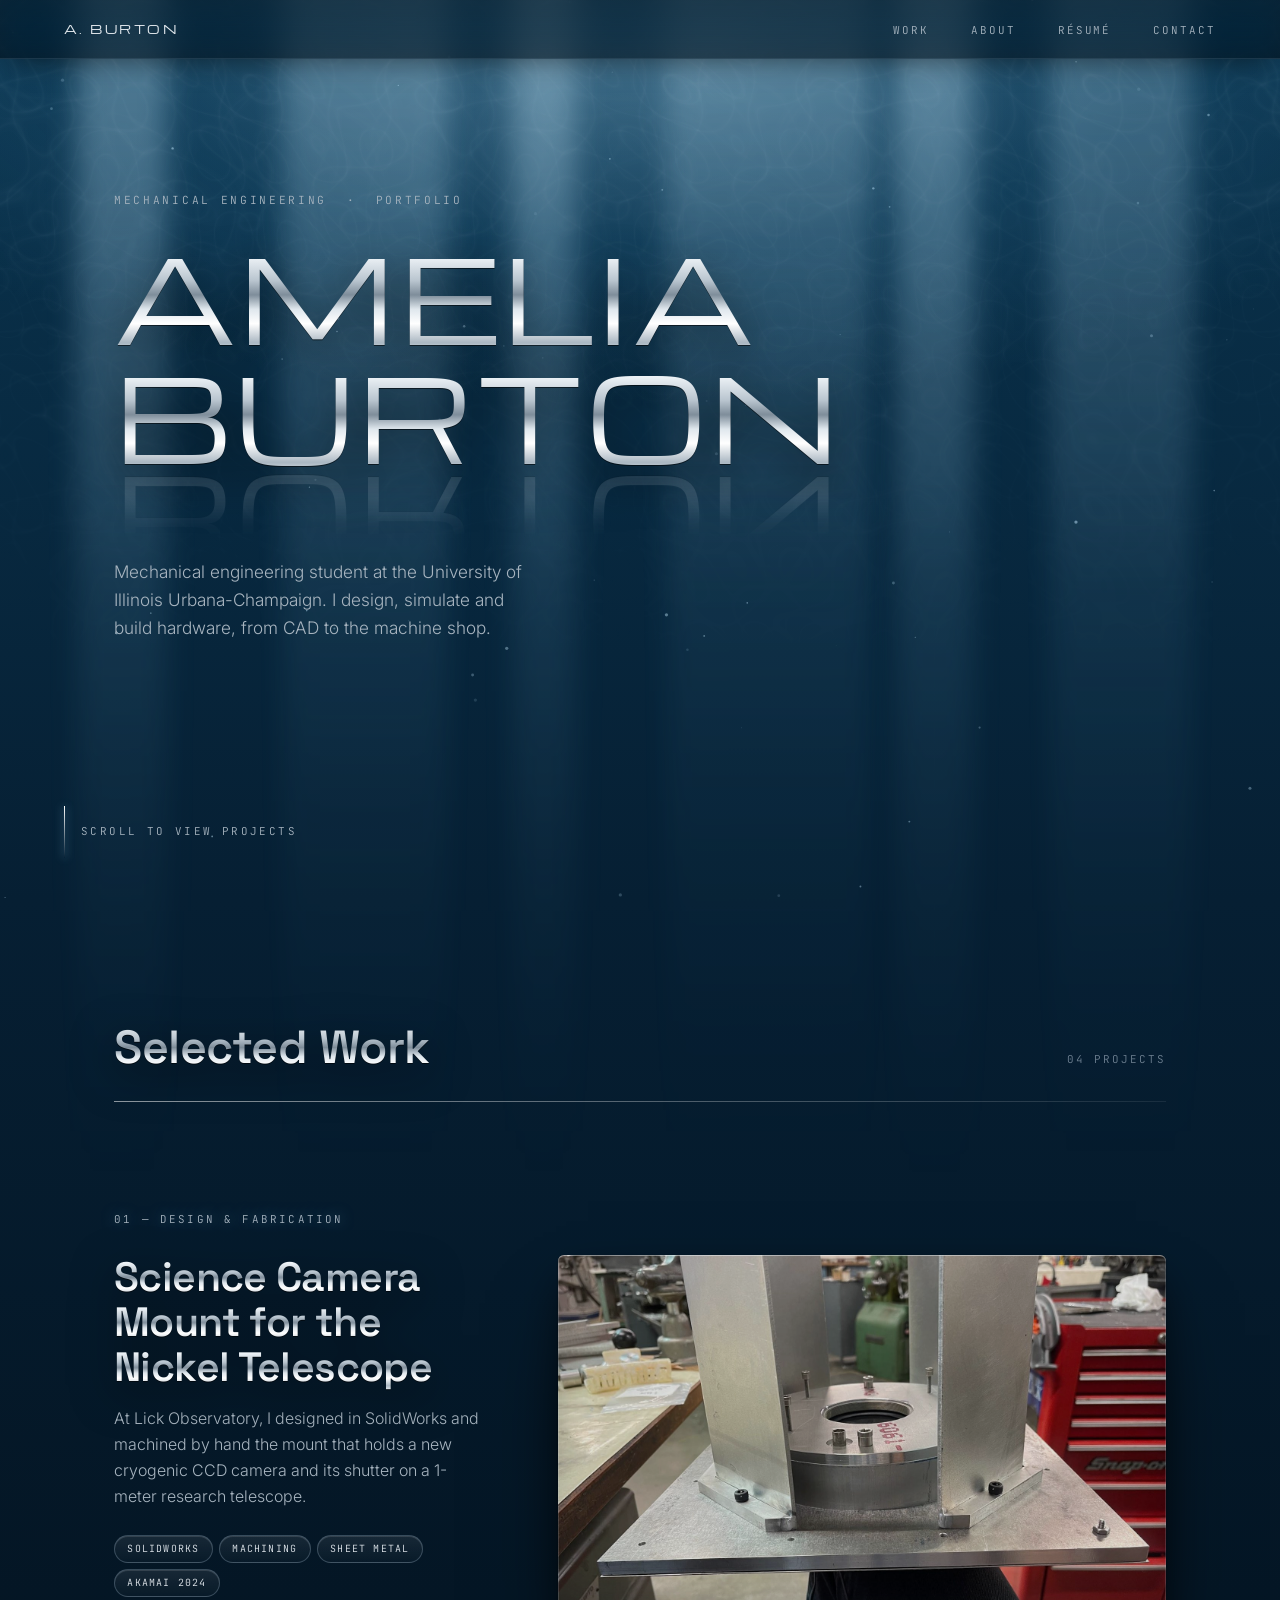
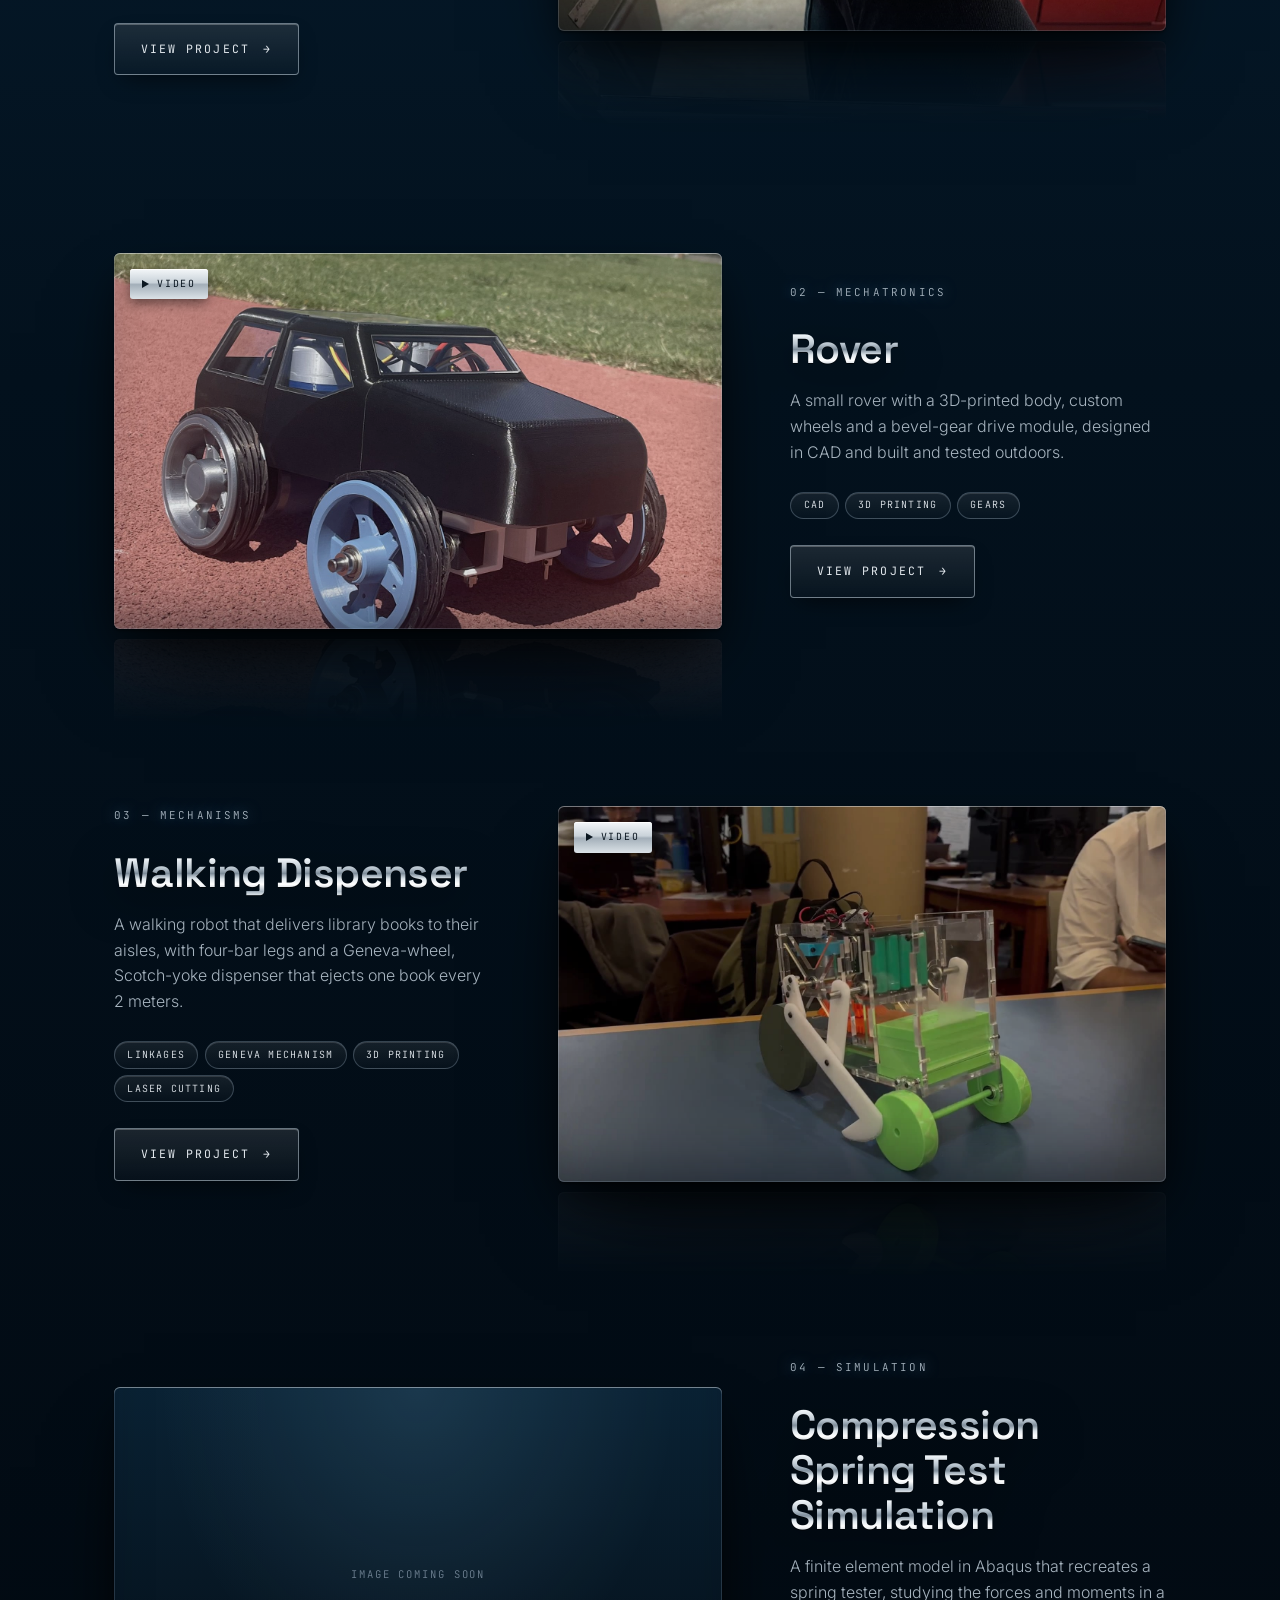
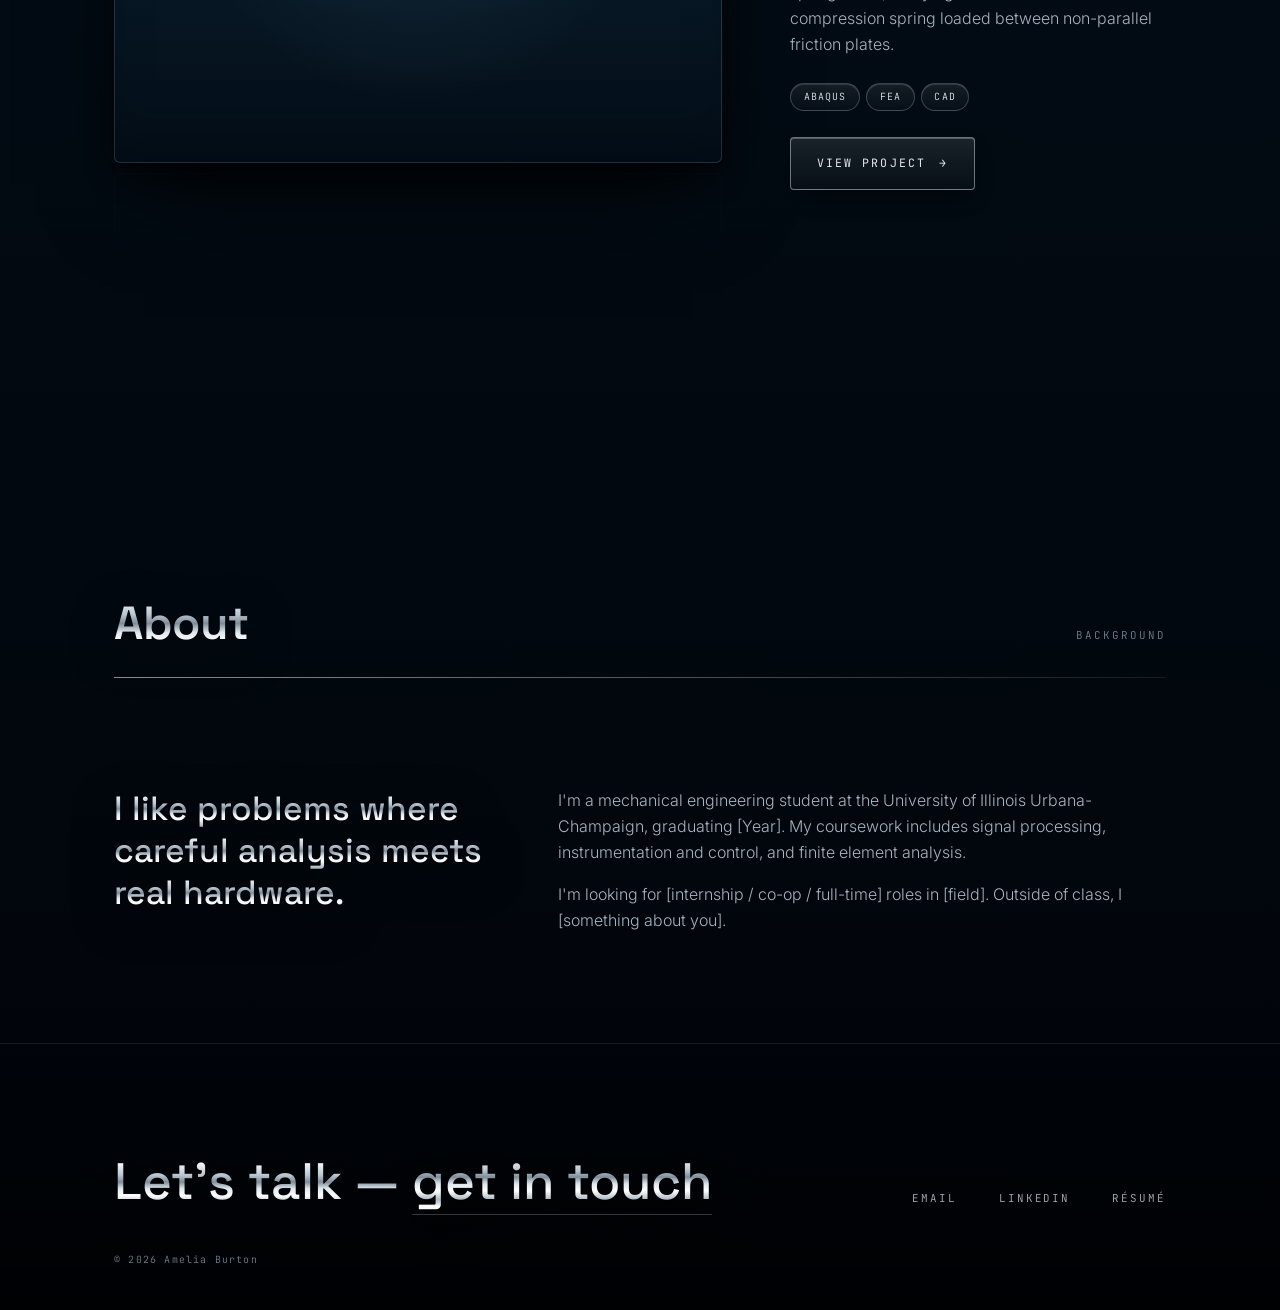
==== commit 009c2029: "site 6" ====
--- a/index.html
+++ b/index.html
@@ -38,7 +38,8 @@
       <h1 class="chrome">Amelia<br>Burton</h1>
       <p class="lede">
         <!-- EDIT: one or two sentences about you -->
-        Senior in mechanical engineering at the University of Illinois Urbana-Champaign graduating in May 2027. From CAD to the machine shop, I bring a hands-on approach to every engineering problem.
+        Mechanical engineering student at the University of Illinois Urbana-Champaign.
+        I design, simulate and build hardware, from CAD to the machine shop.
       </p>
     </header>
     <a href="#work" class="scroll-cue">
@@ -112,10 +113,10 @@
         <p class="project-number">03 — Mechanisms</p>
         <h3>Walking Dispenser</h3>
         <p>
-          <!-- EDIT -->A robot that walks on linkage-driven legs, built with a clear acrylic frame and 3D-printed parts.
+          A walking robot that delivers library books to their aisles, with four-bar legs and a Geneva-wheel, Scotch-yoke dispenser that ejects one book every 2 meters.
         </p>
         <ul class="tags">
-          <li>Linkages</li><li>3D Printing</li><li>Prototyping</li>
+          <li>Linkages</li><li>Geneva Mechanism</li><li>3D Printing</li><li>Laser Cutting</li>
         </ul>
         <a href="projects/walking-dispenser.html" class="button">View Project <span class="arrow">→</span></a>
       </div>
@@ -155,7 +156,7 @@
       <div>
         <p>
           <!-- EDIT: your school, major, year and interests -->
-          I'm a mechanical engineering student at the University of Illinois Urbana-Champaign, graduating in May 2027.
+          I'm a mechanical engineering student at the University of Illinois Urbana-Champaign, graduating [Year].
           My coursework includes signal processing, instrumentation and control,
           and finite element analysis.
         </p>
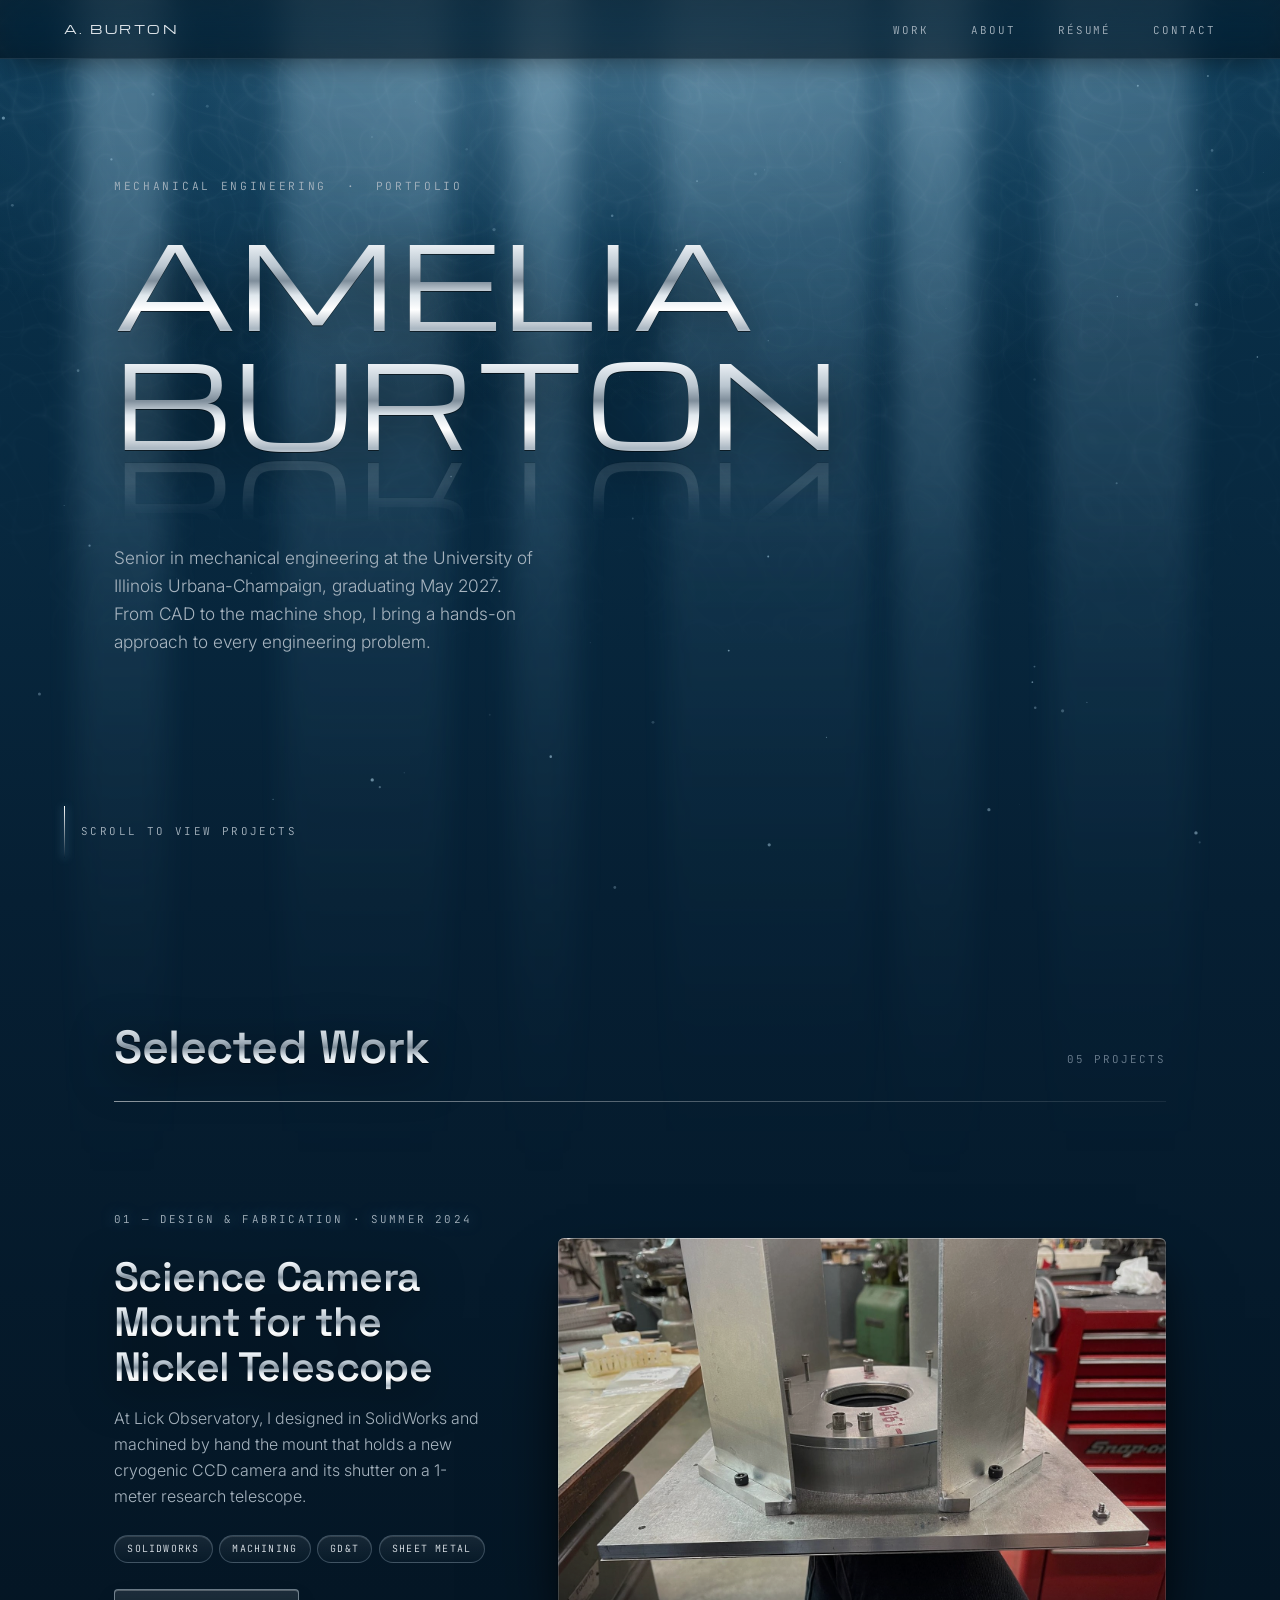
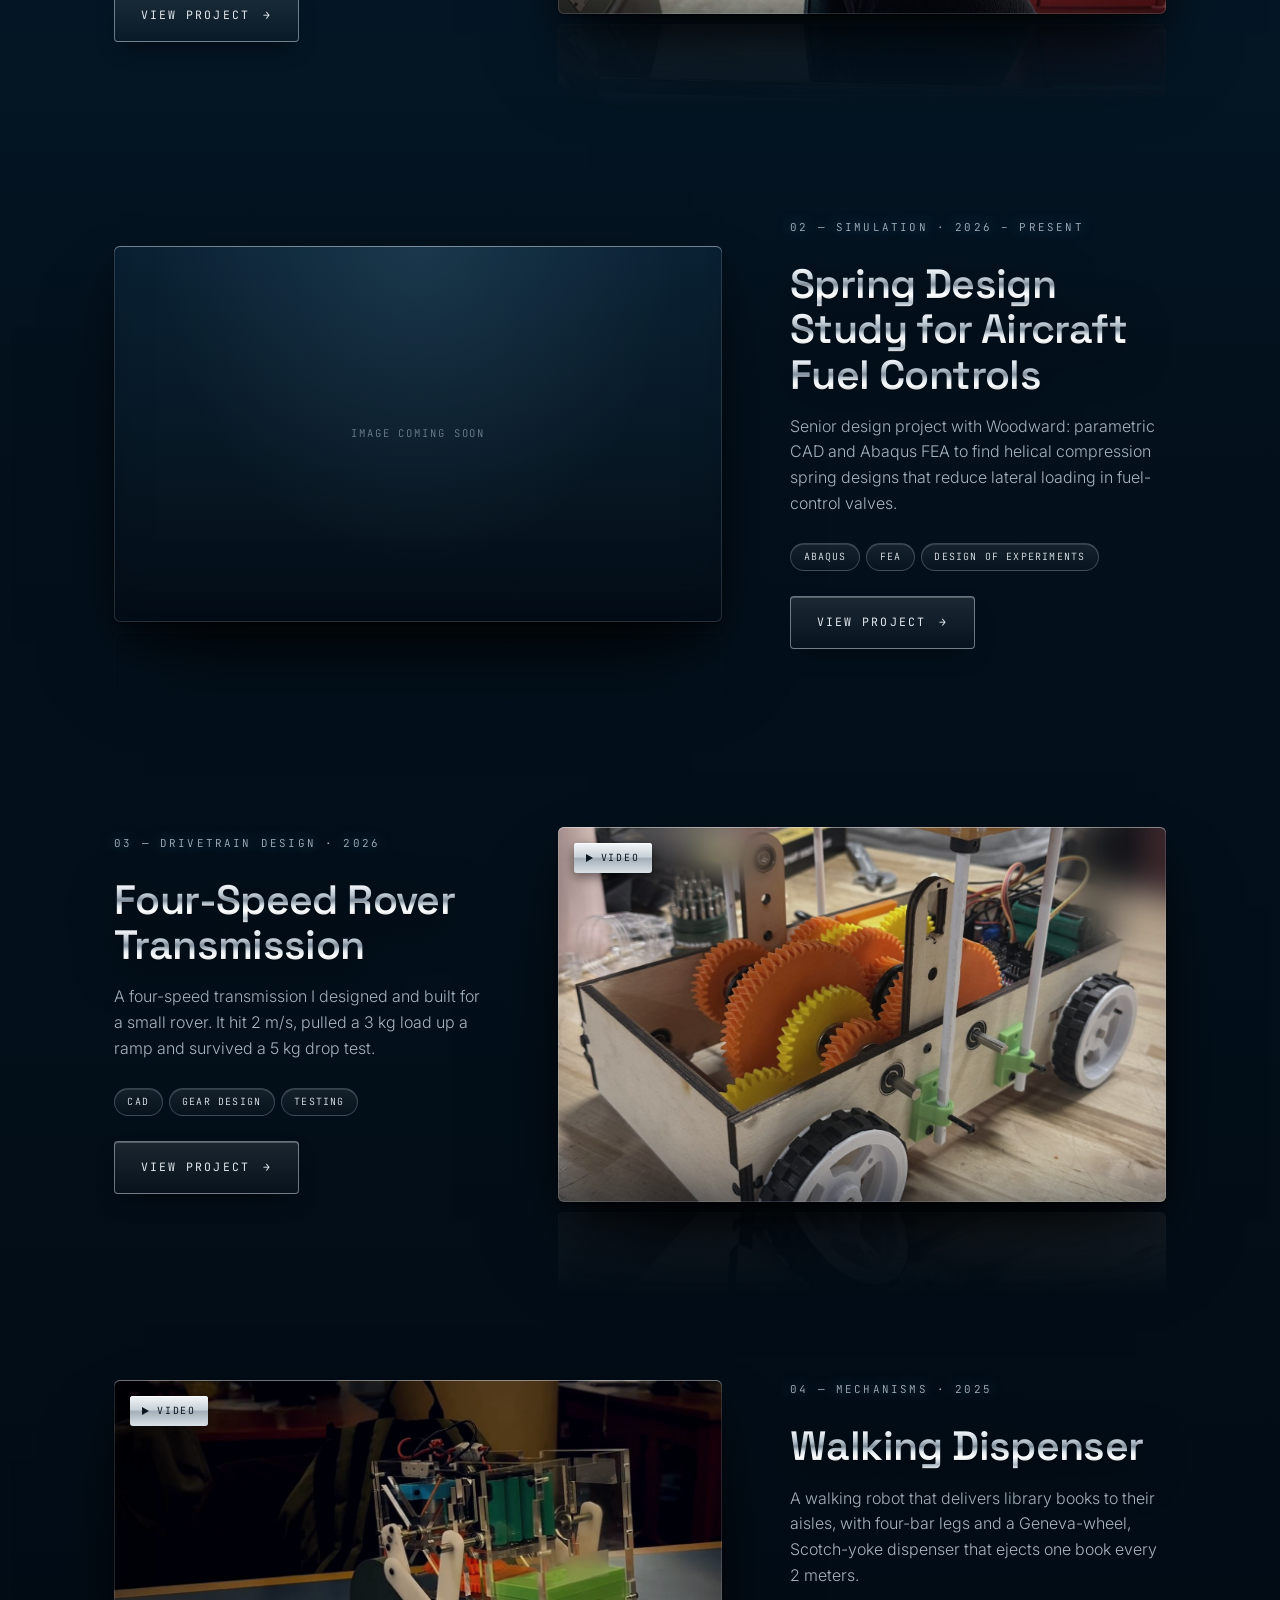
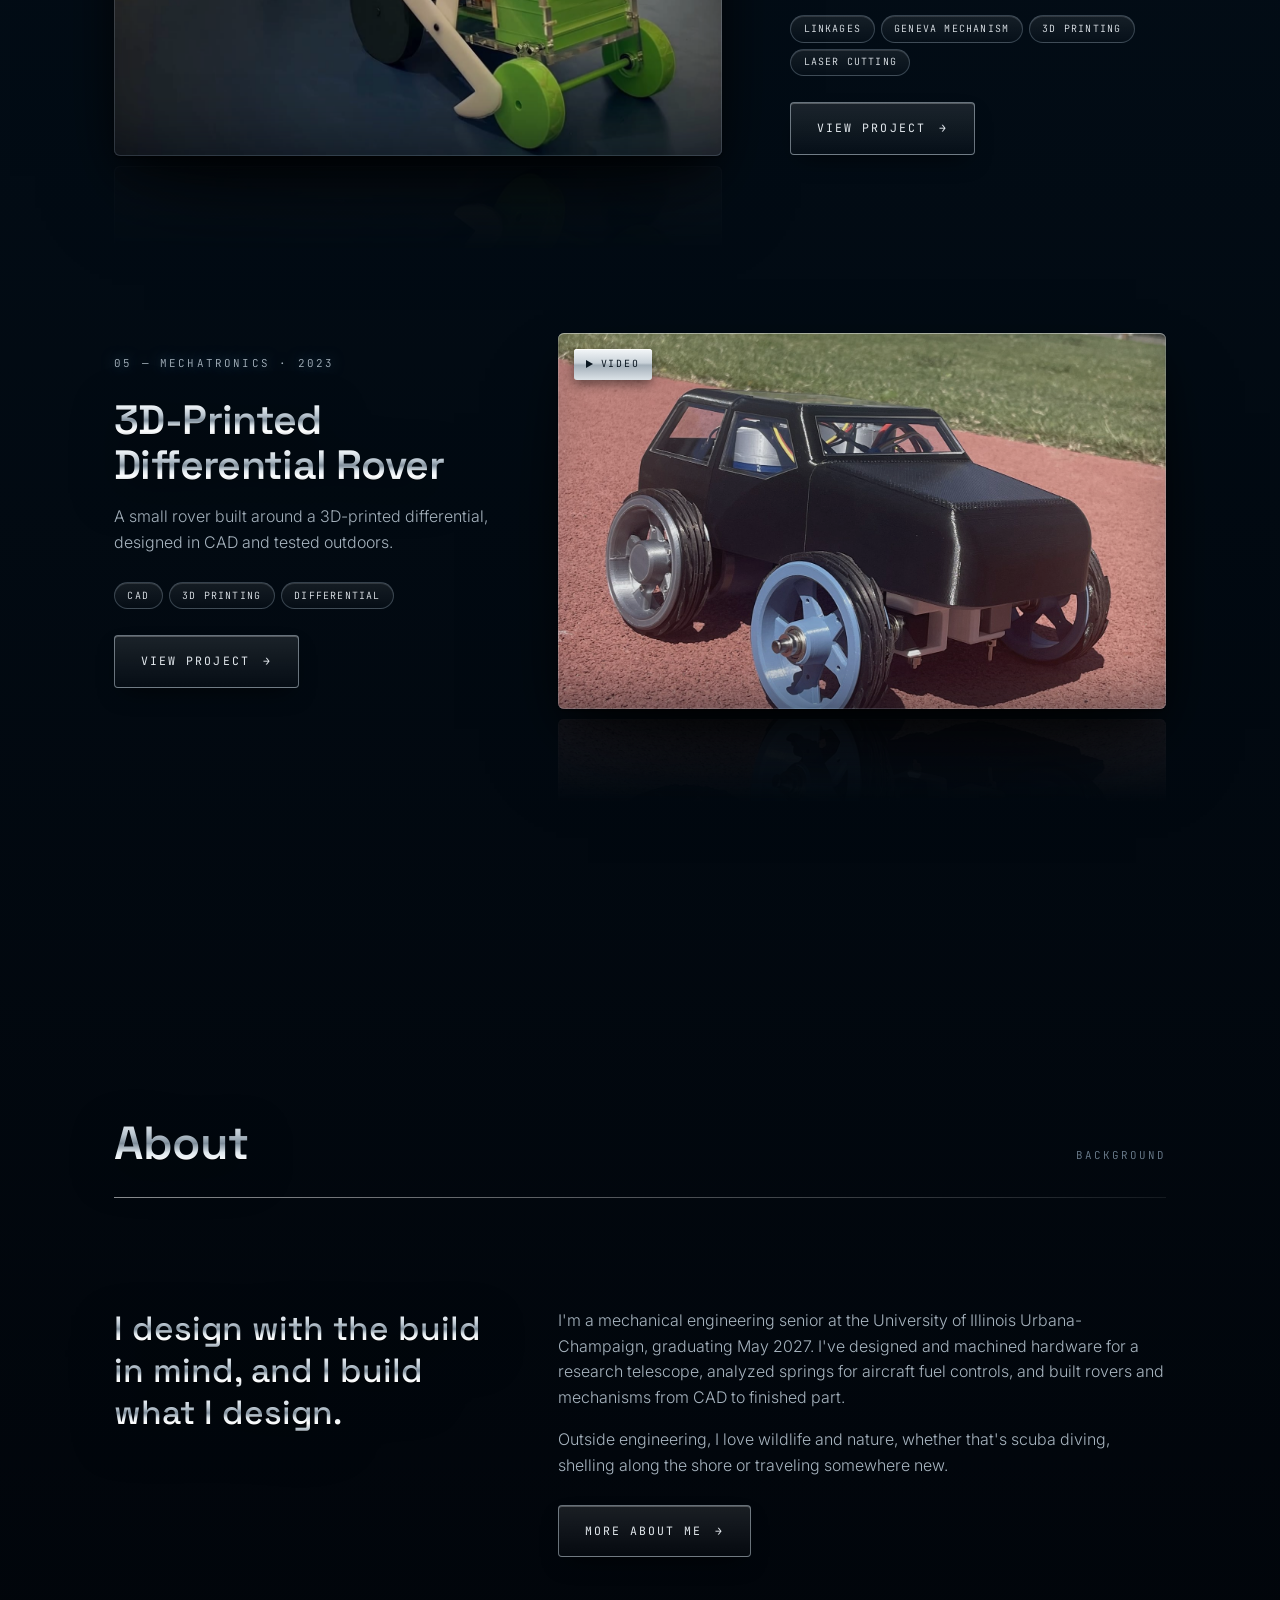
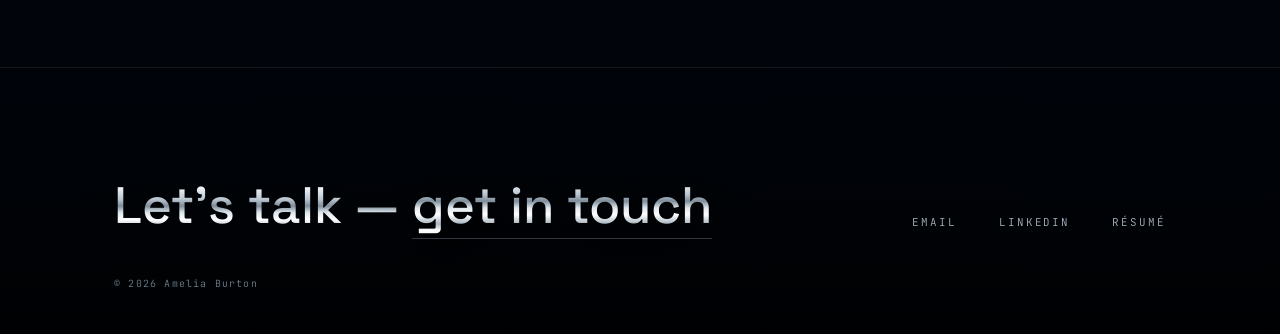
==== commit 5ca856e9: "site 7" ====
--- a/index.html
+++ b/index.html
@@ -17,15 +17,13 @@
 </head>
 <body>
 
-  <!-- Depth gauge (bottom-right) -->
-  <button class="gauge" type="button" aria-label="Back to top"></button>
 
   <!-- ===== NAVIGATION BAR ===== -->
   <nav class="nav">
     <a href="#top" class="mark">A. Burton</a>
     <ul>
       <li><a href="#work">Work</a></li>
-      <li><a href="#about">About</a></li>
+      <li><a href="about.html">About</a></li>
       <li class="hide-mobile"><a href="resume.pdf" target="_blank">Résumé</a></li>
       <li><a href="#contact">Contact</a></li>
     </ul>
@@ -37,9 +35,9 @@
       <p class="eyebrow">Mechanical Engineering &nbsp;·&nbsp; Portfolio</p>
       <h1 class="chrome">Amelia<br>Burton</h1>
       <p class="lede">
-        <!-- EDIT: one or two sentences about you -->
-        Mechanical engineering student at the University of Illinois Urbana-Champaign.
-        I design, simulate and build hardware, from CAD to the machine shop.
+        Senior in mechanical engineering at the University of Illinois Urbana-Champaign,
+        graduating May 2027. From CAD to the machine shop, I bring a hands-on approach
+        to every engineering problem.
       </p>
     </header>
     <a href="#work" class="scroll-cue">
@@ -52,7 +50,7 @@
   <main class="section" id="work">
     <div class="section-head">
       <h2>Selected Work</h2>
-      <span>04 Projects</span>
+      <span>05 Projects</span>
     </div>
 
     <!--
@@ -72,71 +70,90 @@
         <img src="images/camera-mount/fit-check.jpg" alt="Machined camera mount base plate and electronics panels" loading="lazy">
       </a>
       <div>
-        <p class="project-number">01 — Design &amp; Fabrication</p>
+        <p class="project-number">01 — Design &amp; Fabrication · Summer 2024</p>
         <h3>Science Camera Mount for the Nickel Telescope</h3>
         <p>
           At Lick Observatory, I designed in SolidWorks and machined by hand the mount that holds a new cryogenic CCD camera and its shutter on a 1-meter research telescope.
         </p>
         <ul class="tags">
-          <li>SolidWorks</li><li>Machining</li><li>Sheet Metal</li><li>Akamai 2024</li>
+          <li>SolidWorks</li><li>Machining</li><li>GD&amp;T</li><li>Sheet Metal</li>
         </ul>
         <a href="projects/camera-mount.html" class="button">View Project <span class="arrow">→</span></a>
       </div>
     </article>
 
     <!-- PROJECT 02 -->
+    <article class="project reveal">
+      <a href="projects/spring-fea.html" class="project-image">
+        <div class="placeholder">Image coming soon</div>
+      </a>
+      <div>
+        <p class="project-number">02 — Simulation · 2026 – Present</p>
+        <h3>Spring Design Study for Aircraft Fuel Controls</h3>
+        <p>
+          Senior design project with Woodward: parametric CAD and Abaqus FEA to find helical compression spring designs that reduce lateral loading in fuel-control valves.
+        </p>
+        <ul class="tags">
+          <li>Abaqus</li><li>FEA</li><li>Design of Experiments</li>
+        </ul>
+        <a href="projects/spring-fea.html" class="button">View Project <span class="arrow">→</span></a>
+      </div>
+    </article>
+
+    <!-- PROJECT 03 -->
+    <article class="project reveal">
+      <a href="projects/transmission.html" class="project-image">
+        <span class="badge">Video</span>
+        <img src="images/transmission/chassis.jpg" alt="Rover chassis with orange and yellow 3D-printed transmission gears" loading="lazy">
+      </a>
+      <div>
+        <p class="project-number">03 — Drivetrain Design · 2026</p>
+        <h3>Four-Speed Rover Transmission</h3>
+        <p>
+          A four-speed transmission I designed and built for a small rover. It hit 2 m/s, pulled a 3 kg load up a ramp and survived a 5 kg drop test.
+        </p>
+        <ul class="tags">
+          <li>CAD</li><li>Gear Design</li><li>Testing</li>
+        </ul>
+        <a href="projects/transmission.html" class="button">View Project <span class="arrow">→</span></a>
+      </div>
+    </article>
+
+    <!-- PROJECT 04 -->
+    <article class="project reveal">
+      <a href="projects/walking-dispenser.html" class="project-image">
+        <span class="badge">Video</span>
+        <img src="images/dispenser/loop-poster.jpg" alt="Walking dispenser robot with clear frame and green 3D-printed parts" loading="lazy">
+      </a>
+      <div>
+        <p class="project-number">04 — Mechanisms · 2025</p>
+        <h3>Walking Dispenser</h3>
+        <p>
+          A walking robot that delivers library books to their aisles, with four-bar legs and a Geneva-wheel, Scotch-yoke dispenser that ejects one book every 2 meters.
+        </p>
+        <ul class="tags">
+          <li>Linkages</li><li>Geneva Mechanism</li><li>3D Printing</li><li>Laser Cutting</li>
+        </ul>
+        <a href="projects/walking-dispenser.html" class="button">View Project <span class="arrow">→</span></a>
+      </div>
+    </article>
+
+    <!-- PROJECT 05 -->
     <article class="project reveal">
       <a href="projects/rover.html" class="project-image">
         <span class="badge">Video</span>
         <img src="images/rover/rover-photo.jpg" alt="3D-printed rover with black body and blue wheels on a running track" loading="lazy">
       </a>
       <div>
-        <p class="project-number">02 — Mechatronics</p>
-        <h3>Rover</h3>
-        <p>
-          <!-- EDIT -->A small rover with a 3D-printed body, custom wheels and a bevel-gear drive module, designed in CAD and built and tested outdoors.
-        </p>
-        <ul class="tags">
-          <li>CAD</li><li>3D Printing</li><li>Gears</li>
+        <p class="project-number">05 — Mechatronics · 2023</p>
+        <h3>3D-Printed Differential Rover</h3>
+        <p>
+          A small rover built around a 3D-printed differential, designed in CAD and tested outdoors.
+        </p>
+        <ul class="tags">
+          <li>CAD</li><li>3D Printing</li><li>Differential</li>
         </ul>
         <a href="projects/rover.html" class="button">View Project <span class="arrow">→</span></a>
-      </div>
-    </article>
-
-    <!-- PROJECT 03 -->
-    <article class="project reveal">
-      <a href="projects/walking-dispenser.html" class="project-image">
-        <span class="badge">Video</span>
-        <img src="images/dispenser/closeup.jpg" alt="Walking dispenser robot with clear frame and green 3D-printed parts" loading="lazy">
-      </a>
-      <div>
-        <p class="project-number">03 — Mechanisms</p>
-        <h3>Walking Dispenser</h3>
-        <p>
-          A walking robot that delivers library books to their aisles, with four-bar legs and a Geneva-wheel, Scotch-yoke dispenser that ejects one book every 2 meters.
-        </p>
-        <ul class="tags">
-          <li>Linkages</li><li>Geneva Mechanism</li><li>3D Printing</li><li>Laser Cutting</li>
-        </ul>
-        <a href="projects/walking-dispenser.html" class="button">View Project <span class="arrow">→</span></a>
-      </div>
-    </article>
-
-    <!-- PROJECT 04 -->
-    <article class="project reveal">
-      <a href="projects/spring-fea.html" class="project-image">
-        <div class="placeholder">Image coming soon</div>
-      </a>
-      <div>
-        <p class="project-number">04 — Simulation</p>
-        <h3>Compression Spring Test Simulation</h3>
-        <p>
-          A finite element model in Abaqus that recreates a spring tester, studying the forces and moments in a compression spring loaded between non-parallel friction plates.
-        </p>
-        <ul class="tags">
-          <li>Abaqus</li><li>FEA</li><li>CAD</li>
-        </ul>
-        <a href="projects/spring-fea.html" class="button">View Project <span class="arrow">→</span></a>
       </div>
     </article>
 
@@ -150,19 +167,21 @@
     </div>
     <div class="about-grid reveal">
       <p class="big">
-        <!-- EDIT: a short, memorable line -->
-        I like problems where careful analysis meets real hardware.
+        I design with the build in mind, and I build what I design.
       </p>
       <div>
         <p>
-          <!-- EDIT: your school, major, year and interests -->
-          I'm a mechanical engineering student at the University of Illinois Urbana-Champaign, graduating [Year].
-          My coursework includes signal processing, instrumentation and control,
-          and finite element analysis.
-        </p>
-        <p>
-          I'm looking for [internship / co-op / full-time] roles in [field].
-          Outside of class, I [something about you].
+          I'm a mechanical engineering senior at the University of Illinois Urbana-Champaign,
+          graduating May 2027. I've designed and machined hardware for a research telescope,
+          analyzed springs for aircraft fuel controls, and built rovers and mechanisms from
+          CAD to finished part.
+        </p>
+        <p>
+          Outside engineering, I love wildlife and nature, whether that's scuba diving,
+          shelling along the shore or traveling somewhere new.
+        </p>
+        <p style="margin-top: var(--s2)">
+          <a href="about.html" class="button">More About Me <span class="arrow">→</span></a>
         </p>
       </div>
     </div>
--- a/style.css
+++ b/style.css
@@ -140,31 +140,14 @@
 .project.reveal.visible h3, .project:hover h3, .section-head h2, .footer h2:hover { animation: glint 2.4s ease-out 1; }
 @keyframes glint { 0% { background-position: 160% 0, 0 0; } 40%, 100% { background-position: -60% 0, 0 0; } }
 
-/* ---------- Depth gauge (bottom-right) ----------
-   A thin bar that fills as you scroll, with a depth reading. Tap it to go to the top. */
-.gauge {
-  position: fixed; z-index: 40;
-  right: max(var(--s2), env(safe-area-inset-right));
-  bottom: calc(var(--s2) + env(safe-area-inset-bottom));
-  display: flex; flex-direction: column; align-items: center; gap: 8px;
-  padding: 12px 10px 10px;
-  border-radius: 8px;
-  background: linear-gradient(180deg, rgba(30, 60, 85, .55), rgba(5, 15, 25, .7));
-  -webkit-backdrop-filter: blur(10px); backdrop-filter: blur(10px);
-  border: 1px solid var(--line-2);
-  box-shadow: inset 0 1px 0 rgba(255,255,255,.18), var(--depth);
-  color: var(--silver); cursor: pointer;
-  opacity: 0; transform: translateY(8px); transition: opacity .4s, transform .4s;
-}
-.gauge.show { opacity: 1; transform: none; }
-.gauge .bar { position: relative; width: 3px; height: 64px; border-radius: 3px; background: rgba(200, 225, 245, .16); overflow: hidden; }
-.gauge .bar::after {
-  content: ""; position: absolute; left: 0; right: 0; top: 0;
-  height: calc(var(--p, 0) * 100%);
-  background: linear-gradient(#fff, var(--glow));
-  box-shadow: 0 0 8px var(--glow);
-}
-.gauge .depth { font-family: var(--mono); font-size: .58rem; letter-spacing: .06em; color: var(--soft); white-space: nowrap; }
+/* Tap or click your name: it flashes like light catching polished metal */
+.hero h1 { cursor: pointer; -webkit-tap-highlight-color: transparent; -webkit-user-select: none; user-select: none; }
+.hero h1.flash { animation: glint 1s cubic-bezier(.2,.7,.2,1) 1, flash 1s ease-out 1; }
+@keyframes flash {
+  0%   { filter: drop-shadow(0 1px 0 rgba(0,0,0,.55)) drop-shadow(0 10px 22px rgba(0,0,0,.55)); }
+  18%  { filter: brightness(1.6) drop-shadow(0 0 18px rgba(200, 235, 255, .95)) drop-shadow(0 0 48px rgba(143, 214, 255, .7)); }
+  100% { filter: drop-shadow(0 1px 0 rgba(0,0,0,.55)) drop-shadow(0 10px 22px rgba(0,0,0,.55)); }
+}
 
 /* =========================================================
    Navigation (dark glass)
@@ -528,7 +511,6 @@
   .button { width: 100%; }
   .video-hero .button, .next-project .button { width: auto; }
   .video-hero .overlay { flex-direction: column; align-items: flex-start; }
-  .gauge .bar { height: 48px; }
   .rays i { filter: blur(10px); }
   .rays i:nth-child(2), .rays i:nth-child(5) { display: none; }  /* fewer rays = smoother on phones */
   .hero h1 { letter-spacing: 0; }
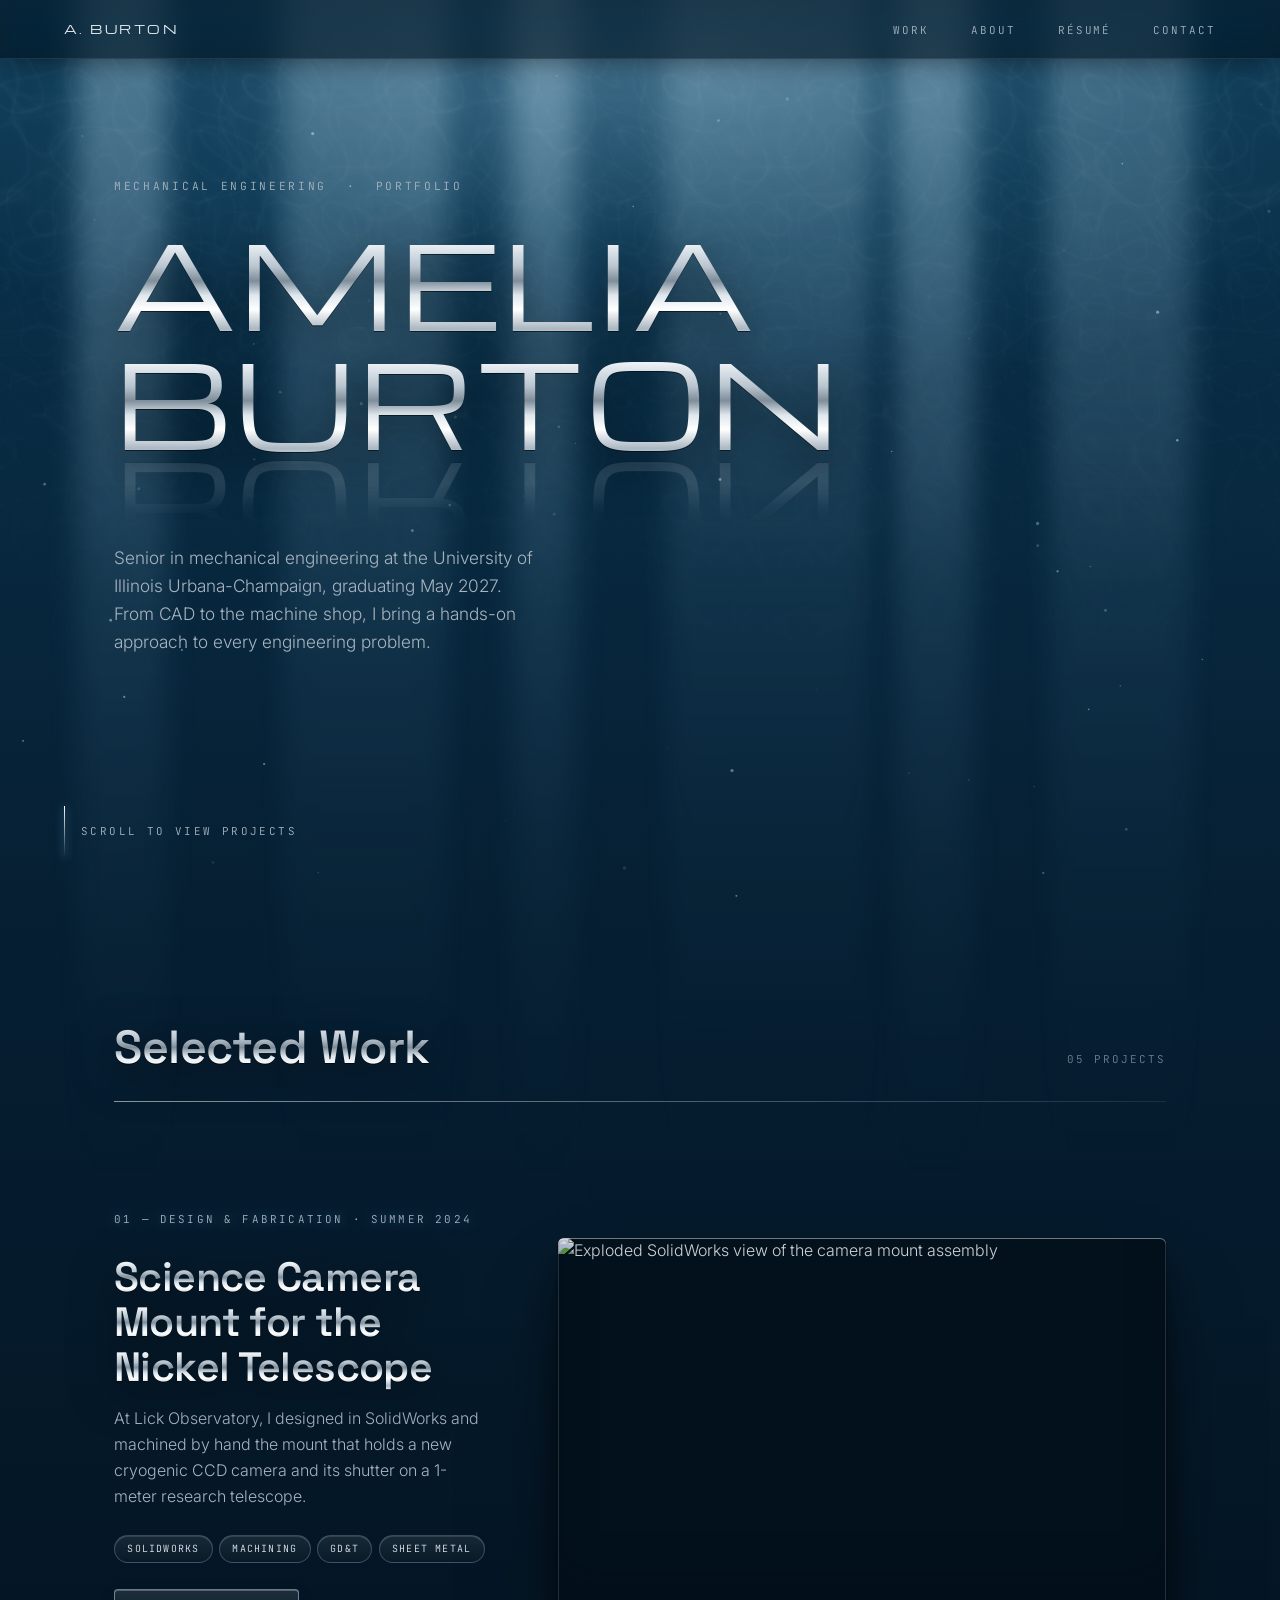
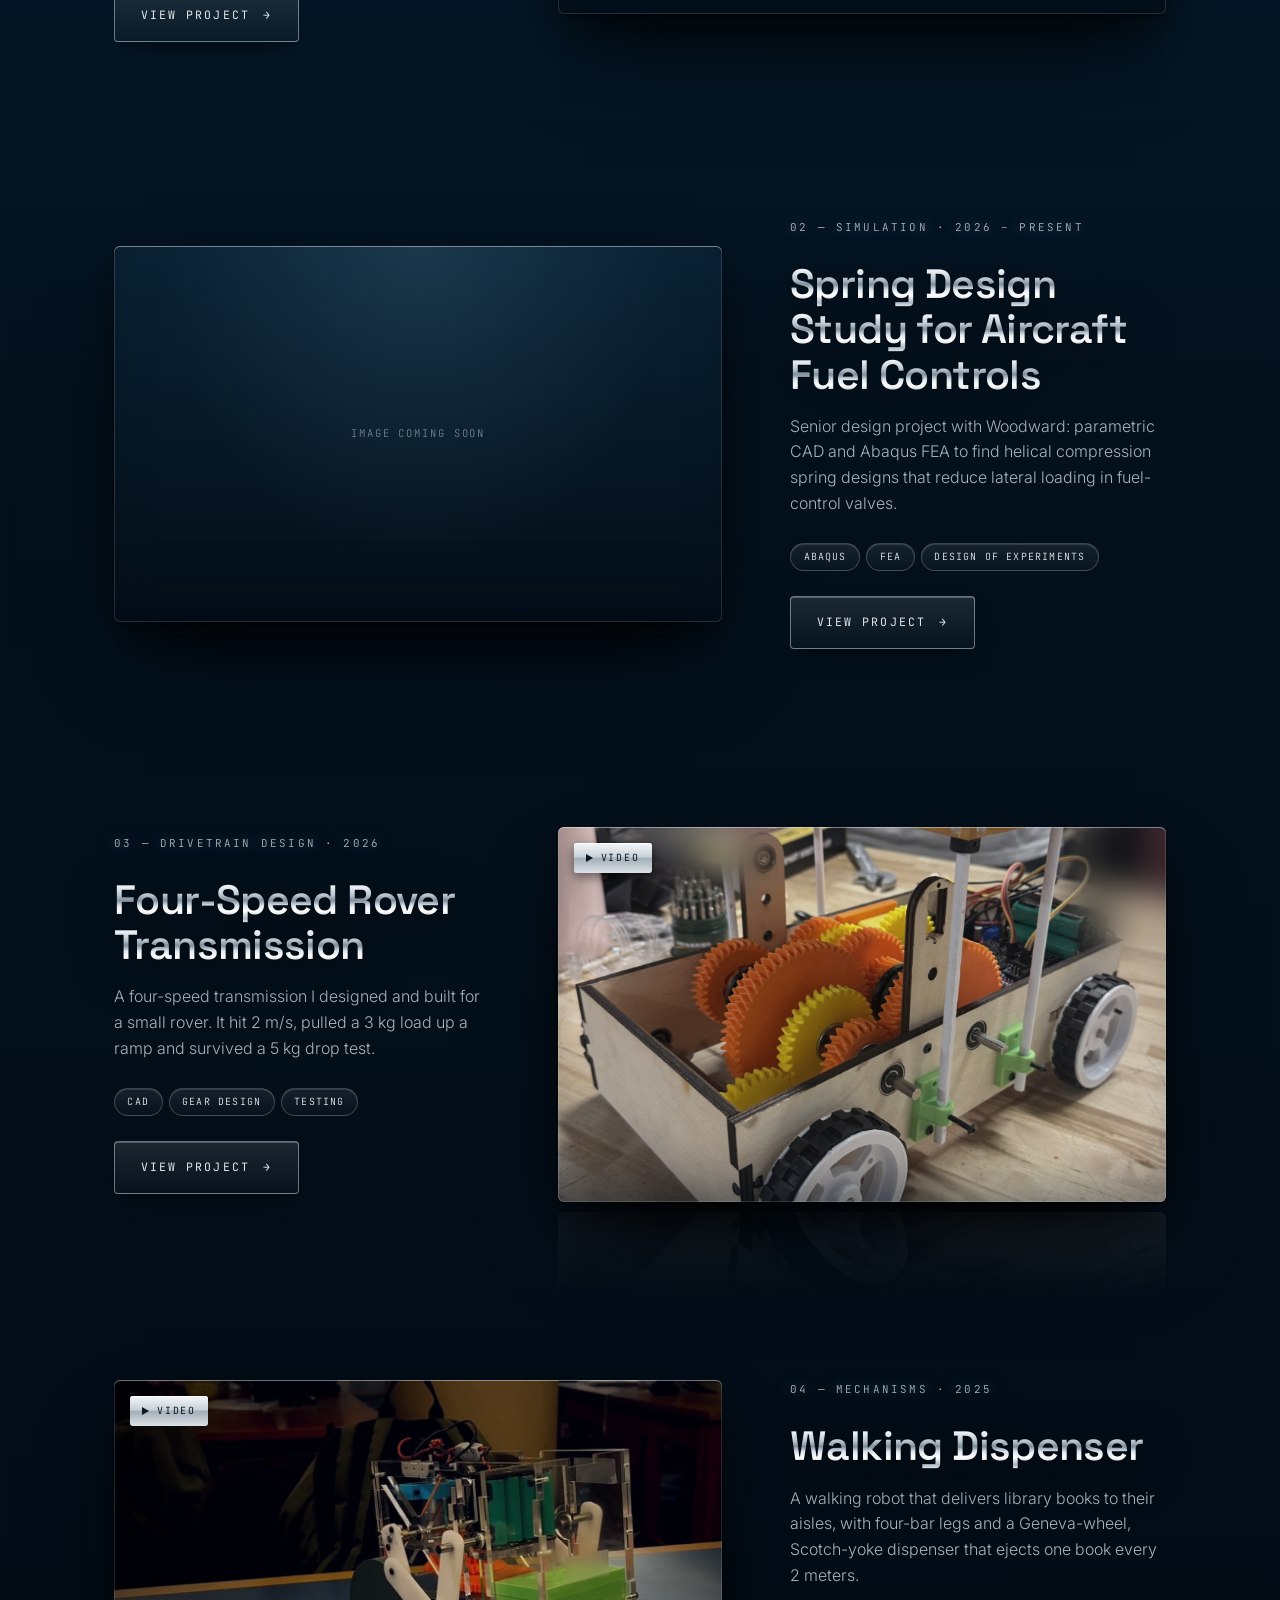
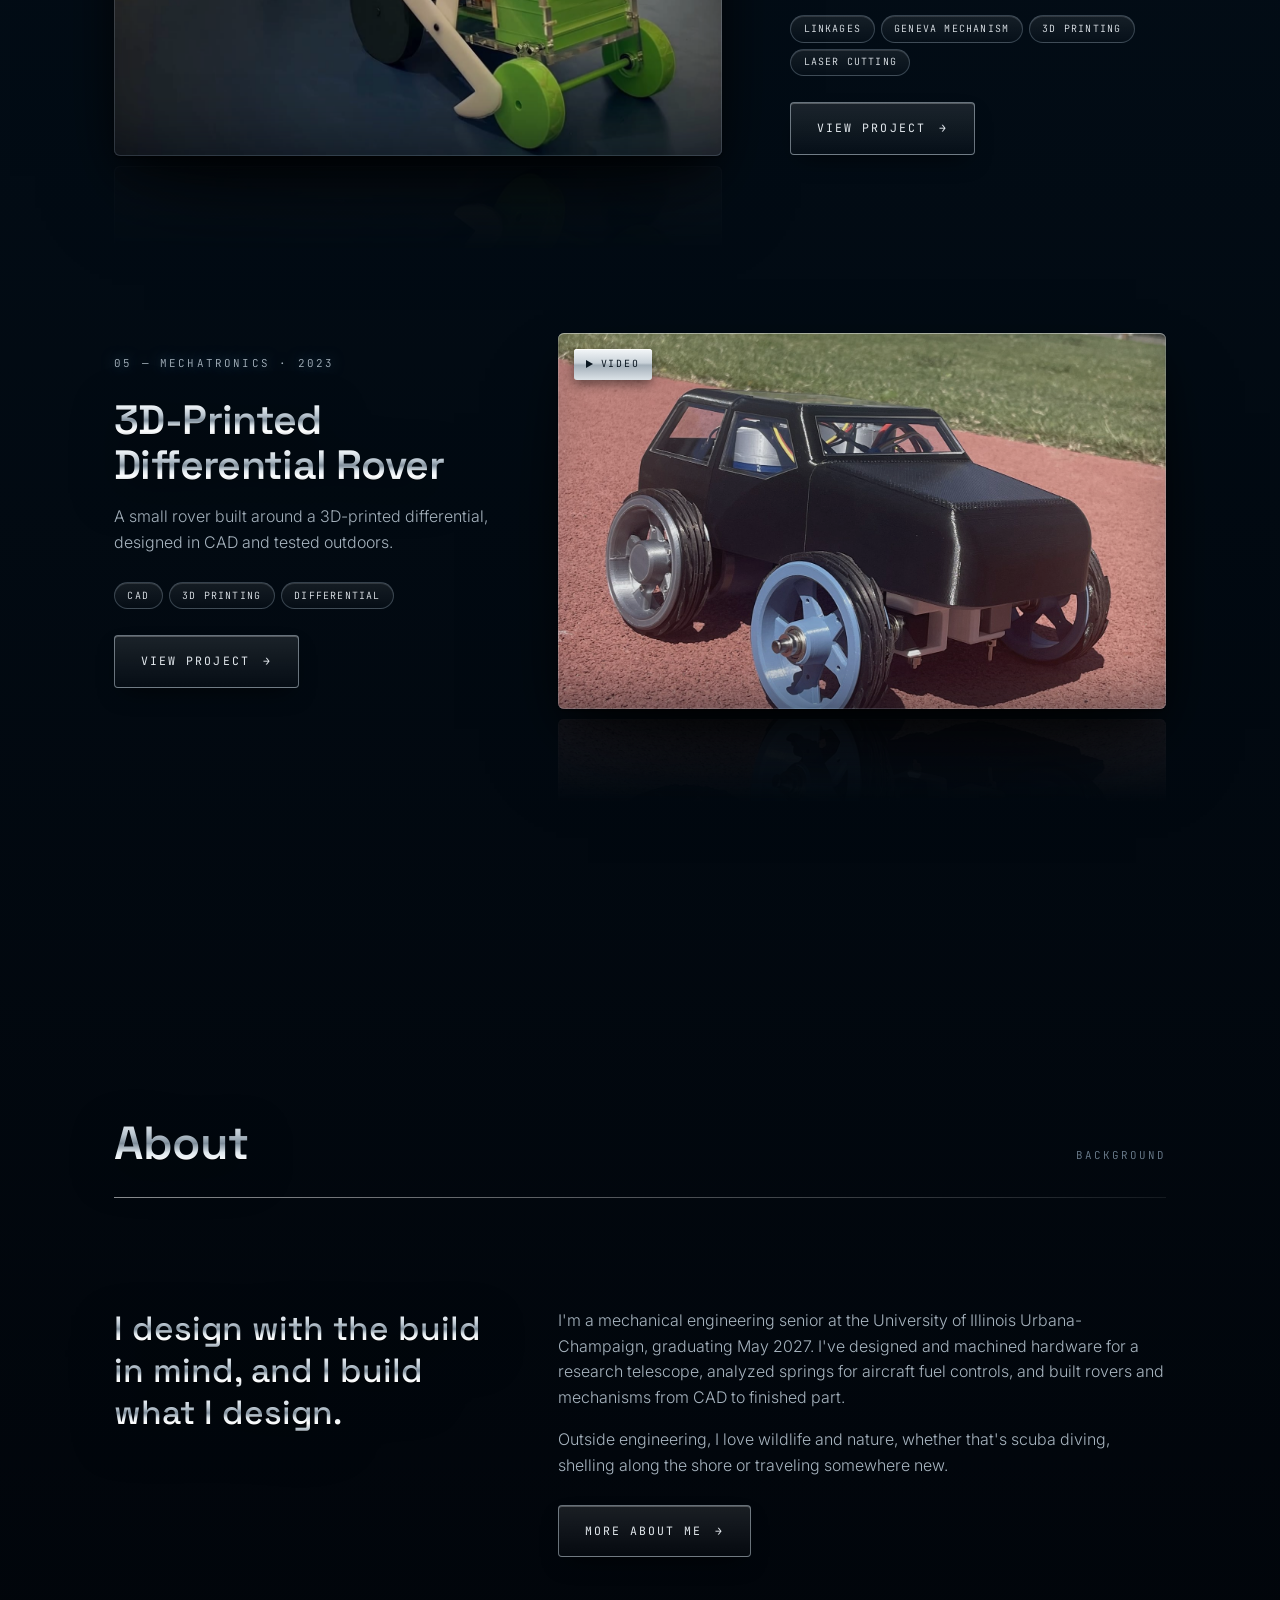
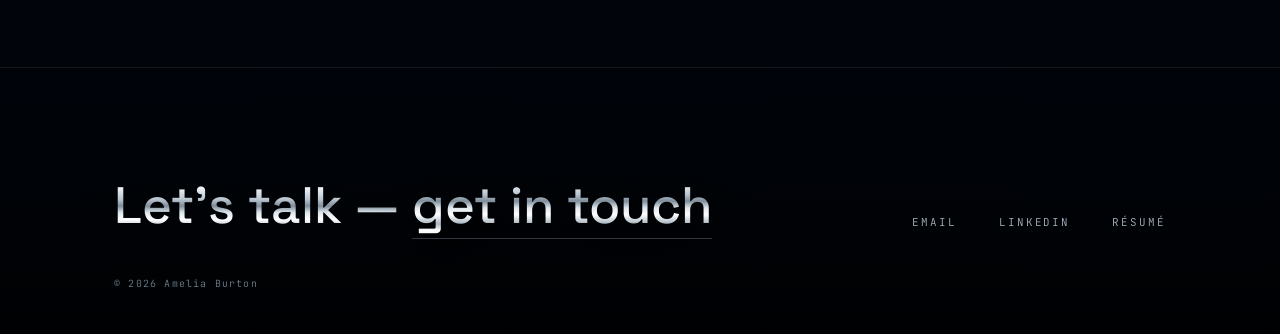
==== commit 5f9022b5: "site 7.2" ====
--- a/index.html
+++ b/index.html
@@ -67,7 +67,7 @@
     <!-- PROJECT 01 -->
     <article class="project reveal">
       <a href="projects/camera-mount.html" class="project-image">
-        <img src="images/camera-mount/fit-check.jpg" alt="Machined camera mount base plate and electronics panels" loading="lazy">
+        <img src="images/camera-mount/card.jpg" alt="Exploded SolidWorks view of the camera mount assembly" loading="lazy">
       </a>
       <div>
         <p class="project-number">01 — Design &amp; Fabrication · Summer 2024</p>
--- a/style.css
+++ b/style.css
@@ -140,14 +140,10 @@
 .project.reveal.visible h3, .project:hover h3, .section-head h2, .footer h2:hover { animation: glint 2.4s ease-out 1; }
 @keyframes glint { 0% { background-position: 160% 0, 0 0; } 40%, 100% { background-position: -60% 0, 0 0; } }
 
-/* Tap or click your name: it flashes like light catching polished metal */
+/* Tap or click your name: a sweep of light runs across it, like the automatic glint */
 .hero h1 { cursor: pointer; -webkit-tap-highlight-color: transparent; -webkit-user-select: none; user-select: none; }
-.hero h1.flash { animation: glint 1s cubic-bezier(.2,.7,.2,1) 1, flash 1s ease-out 1; }
-@keyframes flash {
-  0%   { filter: drop-shadow(0 1px 0 rgba(0,0,0,.55)) drop-shadow(0 10px 22px rgba(0,0,0,.55)); }
-  18%  { filter: brightness(1.6) drop-shadow(0 0 18px rgba(200, 235, 255, .95)) drop-shadow(0 0 48px rgba(143, 214, 255, .7)); }
-  100% { filter: drop-shadow(0 1px 0 rgba(0,0,0,.55)) drop-shadow(0 10px 22px rgba(0,0,0,.55)); }
-}
+.hero h1.sweep { animation: sweep 1.4s ease-in-out 1; }
+@keyframes sweep { from { background-position: 160% 0, 0 0; } to { background-position: -60% 0, 0 0; } }
 
 /* =========================================================
    Navigation (dark glass)
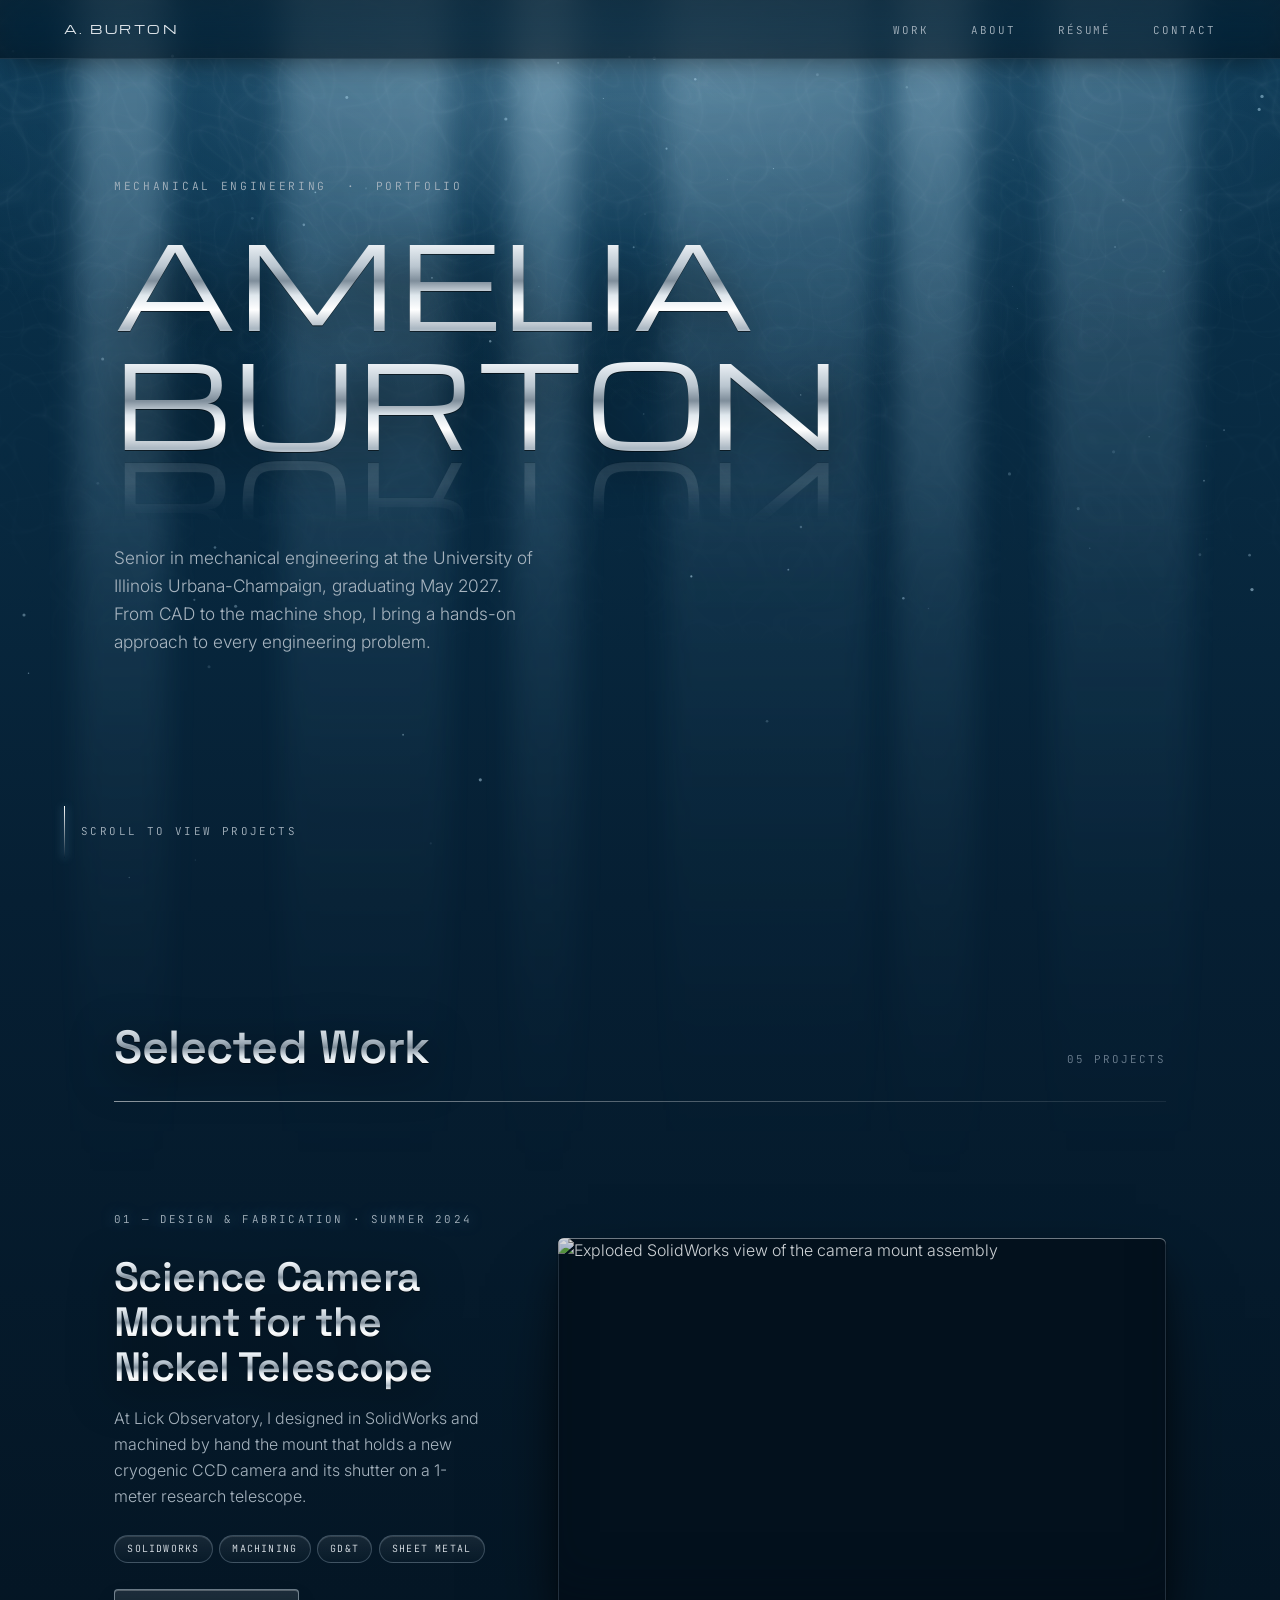
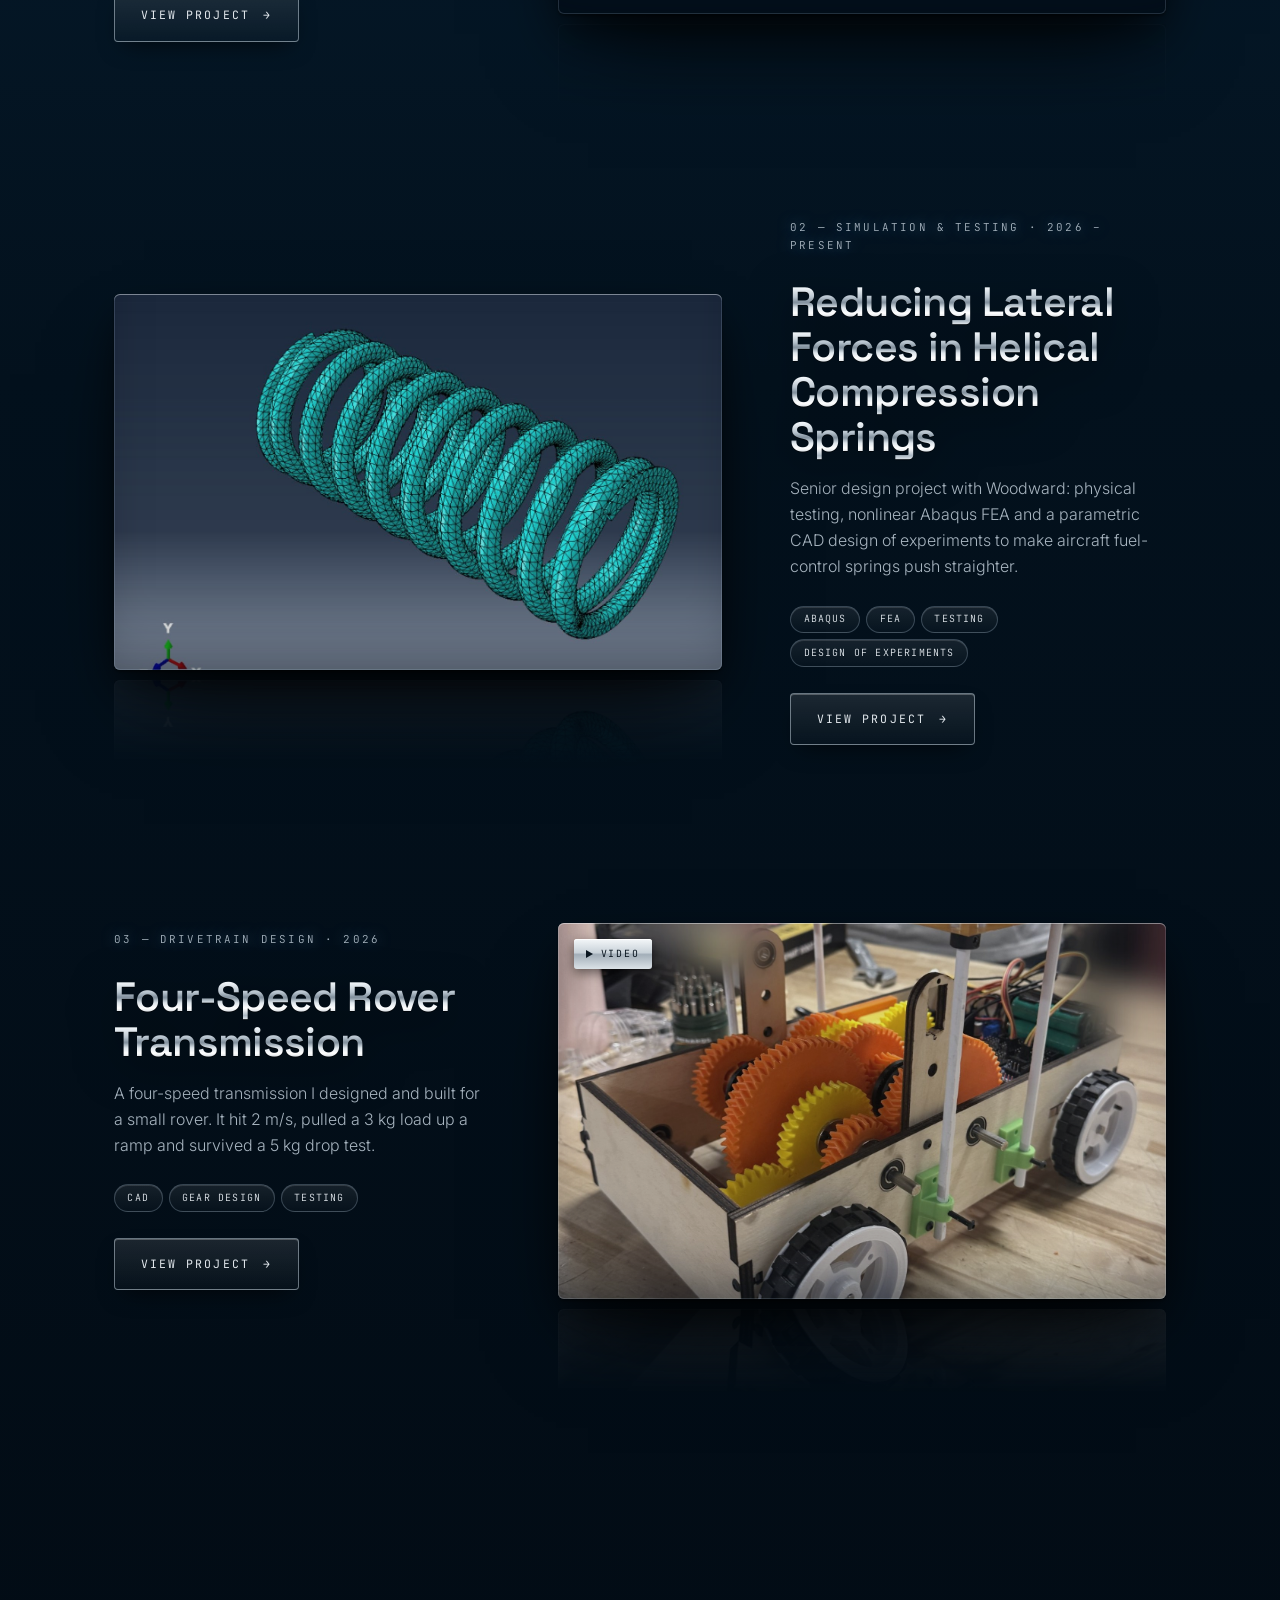
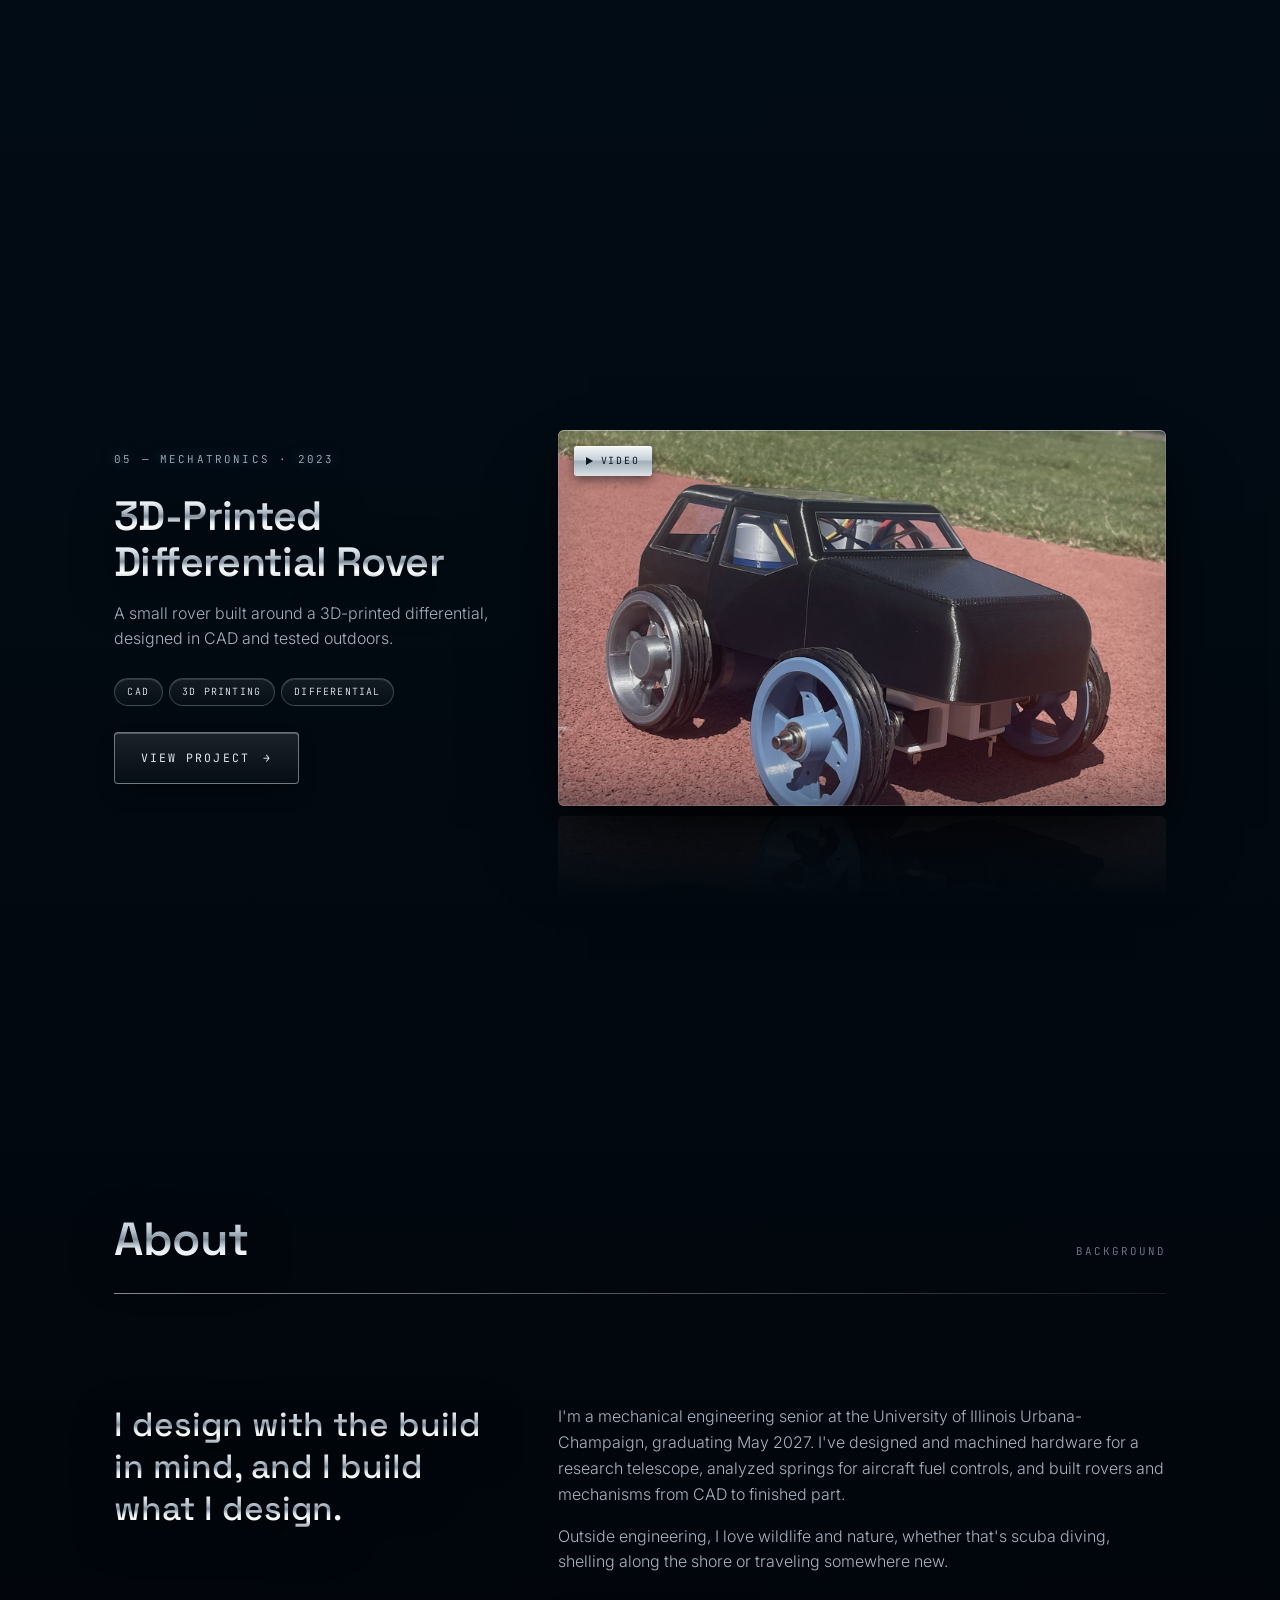
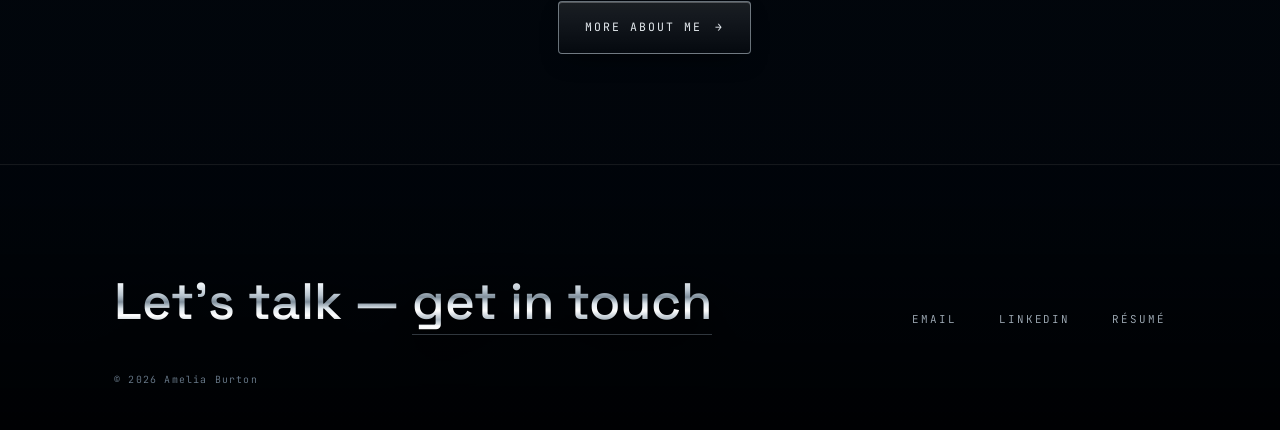
==== commit 547c4161: "site 7.3" ====
--- a/index.html
+++ b/index.html
@@ -85,16 +85,16 @@
     <!-- PROJECT 02 -->
     <article class="project reveal">
       <a href="projects/spring-fea.html" class="project-image">
-        <div class="placeholder">Image coming soon</div>
-      </a>
-      <div>
-        <p class="project-number">02 — Simulation · 2026 – Present</p>
-        <h3>Spring Design Study for Aircraft Fuel Controls</h3>
-        <p>
-          Senior design project with Woodward: parametric CAD and Abaqus FEA to find helical compression spring designs that reduce lateral loading in fuel-control valves.
-        </p>
-        <ul class="tags">
-          <li>Abaqus</li><li>FEA</li><li>Design of Experiments</li>
+        <img src="images/woodward/card.jpg" alt="Abaqus finite element mesh of a helical compression spring" loading="lazy">
+      </a>
+      <div>
+        <p class="project-number">02 — Simulation &amp; Testing · 2026 – Present</p>
+        <h3>Reducing Lateral Forces in Helical Compression Springs</h3>
+        <p>
+          Senior design project with Woodward: physical testing, nonlinear Abaqus FEA and a parametric CAD design of experiments to make aircraft fuel-control springs push straighter.
+        </p>
+        <ul class="tags">
+          <li>Abaqus</li><li>FEA</li><li>Testing</li><li>Design of Experiments</li>
         </ul>
         <a href="projects/spring-fea.html" class="button">View Project <span class="arrow">→</span></a>
       </div>
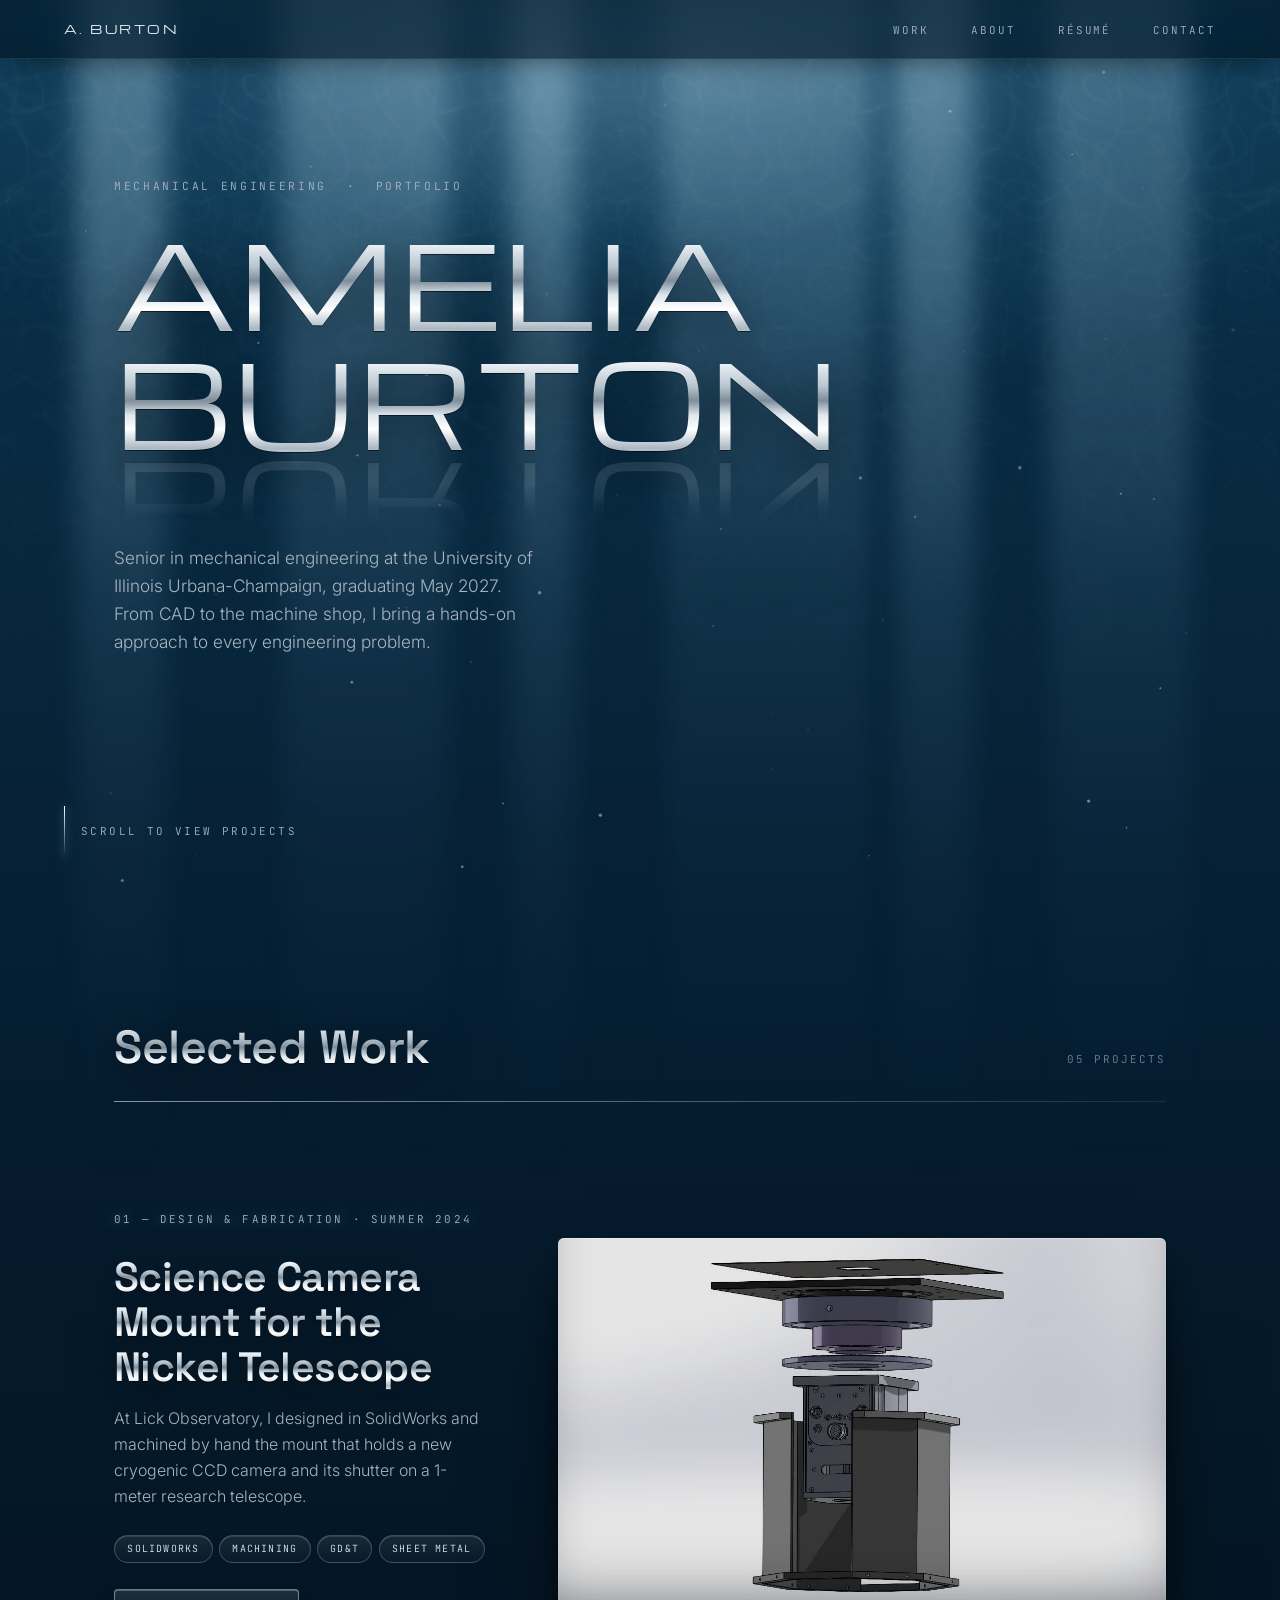
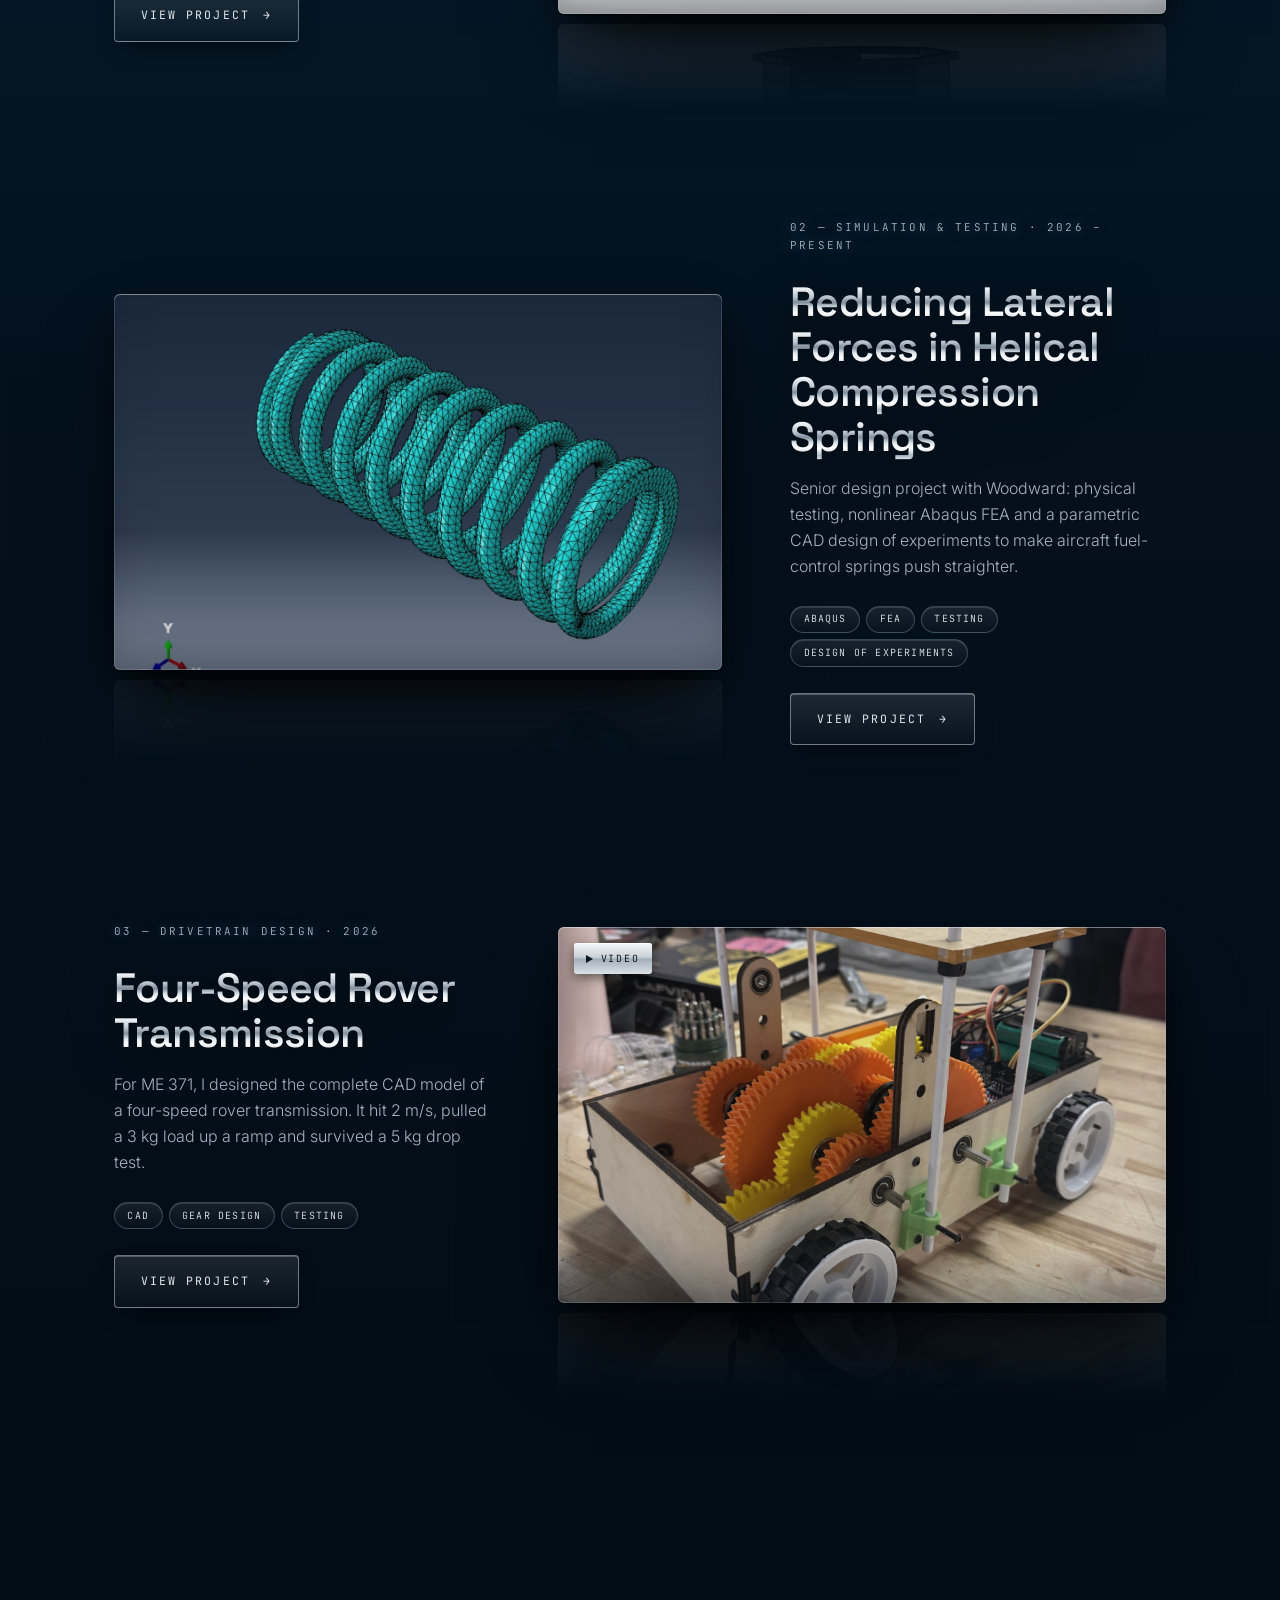
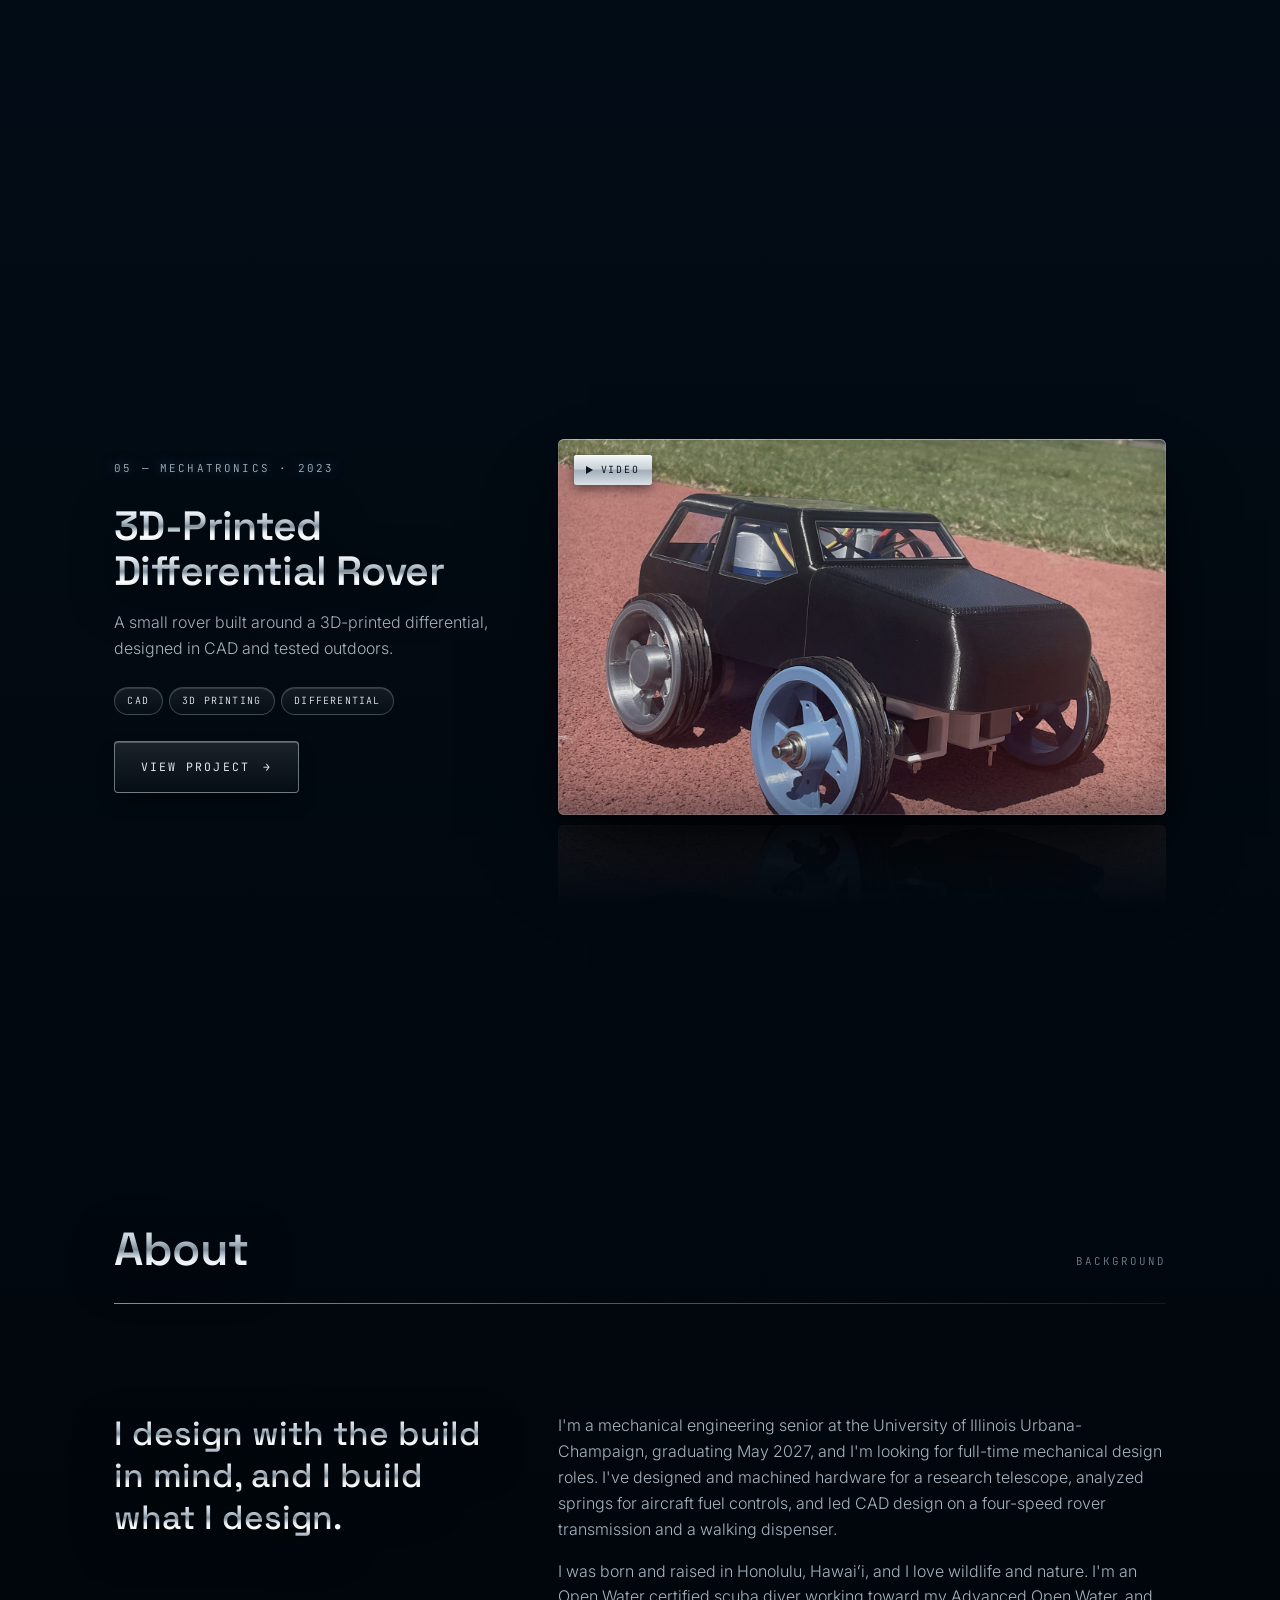
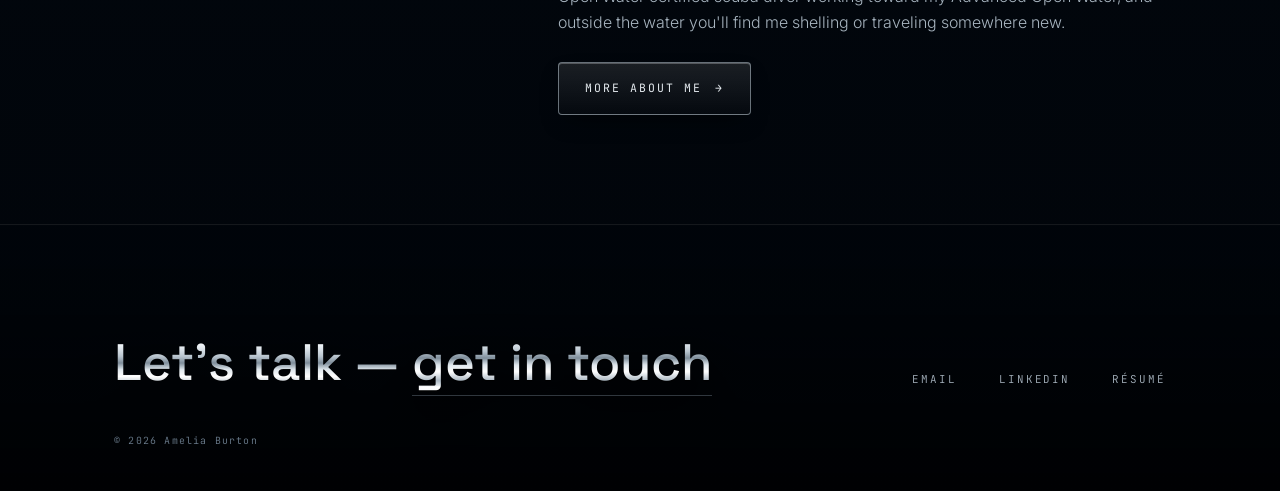
==== commit e4d1cbdd: "site 8" ====
--- a/index.html
+++ b/index.html
@@ -110,7 +110,7 @@
         <p class="project-number">03 — Drivetrain Design · 2026</p>
         <h3>Four-Speed Rover Transmission</h3>
         <p>
-          A four-speed transmission I designed and built for a small rover. It hit 2 m/s, pulled a 3 kg load up a ramp and survived a 5 kg drop test.
+          For ME 371, I designed the complete CAD model of a four-speed rover transmission. It hit 2 m/s, pulled a 3 kg load up a ramp and survived a 5 kg drop test.
         </p>
         <ul class="tags">
           <li>CAD</li><li>Gear Design</li><li>Testing</li>
@@ -129,7 +129,7 @@
         <p class="project-number">04 — Mechanisms · 2025</p>
         <h3>Walking Dispenser</h3>
         <p>
-          A walking robot that delivers library books to their aisles, with four-bar legs and a Geneva-wheel, Scotch-yoke dispenser that ejects one book every 2 meters.
+          A walking robot that dispenses one object every 2 meters, with four-bar legs and a Geneva-wheel, Scotch-yoke mechanism. I was the lead CAD designer; it reached 98% dispensing accuracy.
         </p>
         <ul class="tags">
           <li>Linkages</li><li>Geneva Mechanism</li><li>3D Printing</li><li>Laser Cutting</li>
@@ -172,13 +172,14 @@
       <div>
         <p>
           I'm a mechanical engineering senior at the University of Illinois Urbana-Champaign,
-          graduating May 2027. I've designed and machined hardware for a research telescope,
-          analyzed springs for aircraft fuel controls, and built rovers and mechanisms from
-          CAD to finished part.
-        </p>
-        <p>
-          Outside engineering, I love wildlife and nature, whether that's scuba diving,
-          shelling along the shore or traveling somewhere new.
+          graduating May 2027, and I'm looking for full-time mechanical design roles. I've designed
+          and machined hardware for a research telescope, analyzed springs for aircraft fuel controls,
+          and led CAD design on a four-speed rover transmission and a walking dispenser.
+        </p>
+        <p>
+          I was born and raised in Honolulu, Hawaiʻi, and I love wildlife and nature. I'm an Open
+          Water certified scuba diver working toward my Advanced Open Water, and outside the water
+          you'll find me shelling or traveling somewhere new.
         </p>
         <p style="margin-top: var(--s2)">
           <a href="about.html" class="button">More About Me <span class="arrow">→</span></a>
@@ -193,7 +194,7 @@
     <h2>Let's talk — <a class="chrome" href="mailto:ameliaeburton2005@gmail.com">get in touch</a></h2>
     <ul>
       <li><a href="mailto:ameliaeburton2005@gmail.com">Email</a></li>
-      <li><a href="https://www.linkedin.com/in/YOUR-LINKEDIN" target="_blank">LinkedIn</a></li>
+      <li><a href="https://www.linkedin.com/in/amelia-burton-emeline/" target="_blank">LinkedIn</a></li>
       <li><a href="resume.pdf" target="_blank">Résumé</a></li>
     </ul>
     <p class="copyright">© 2026 Amelia Burton</p>
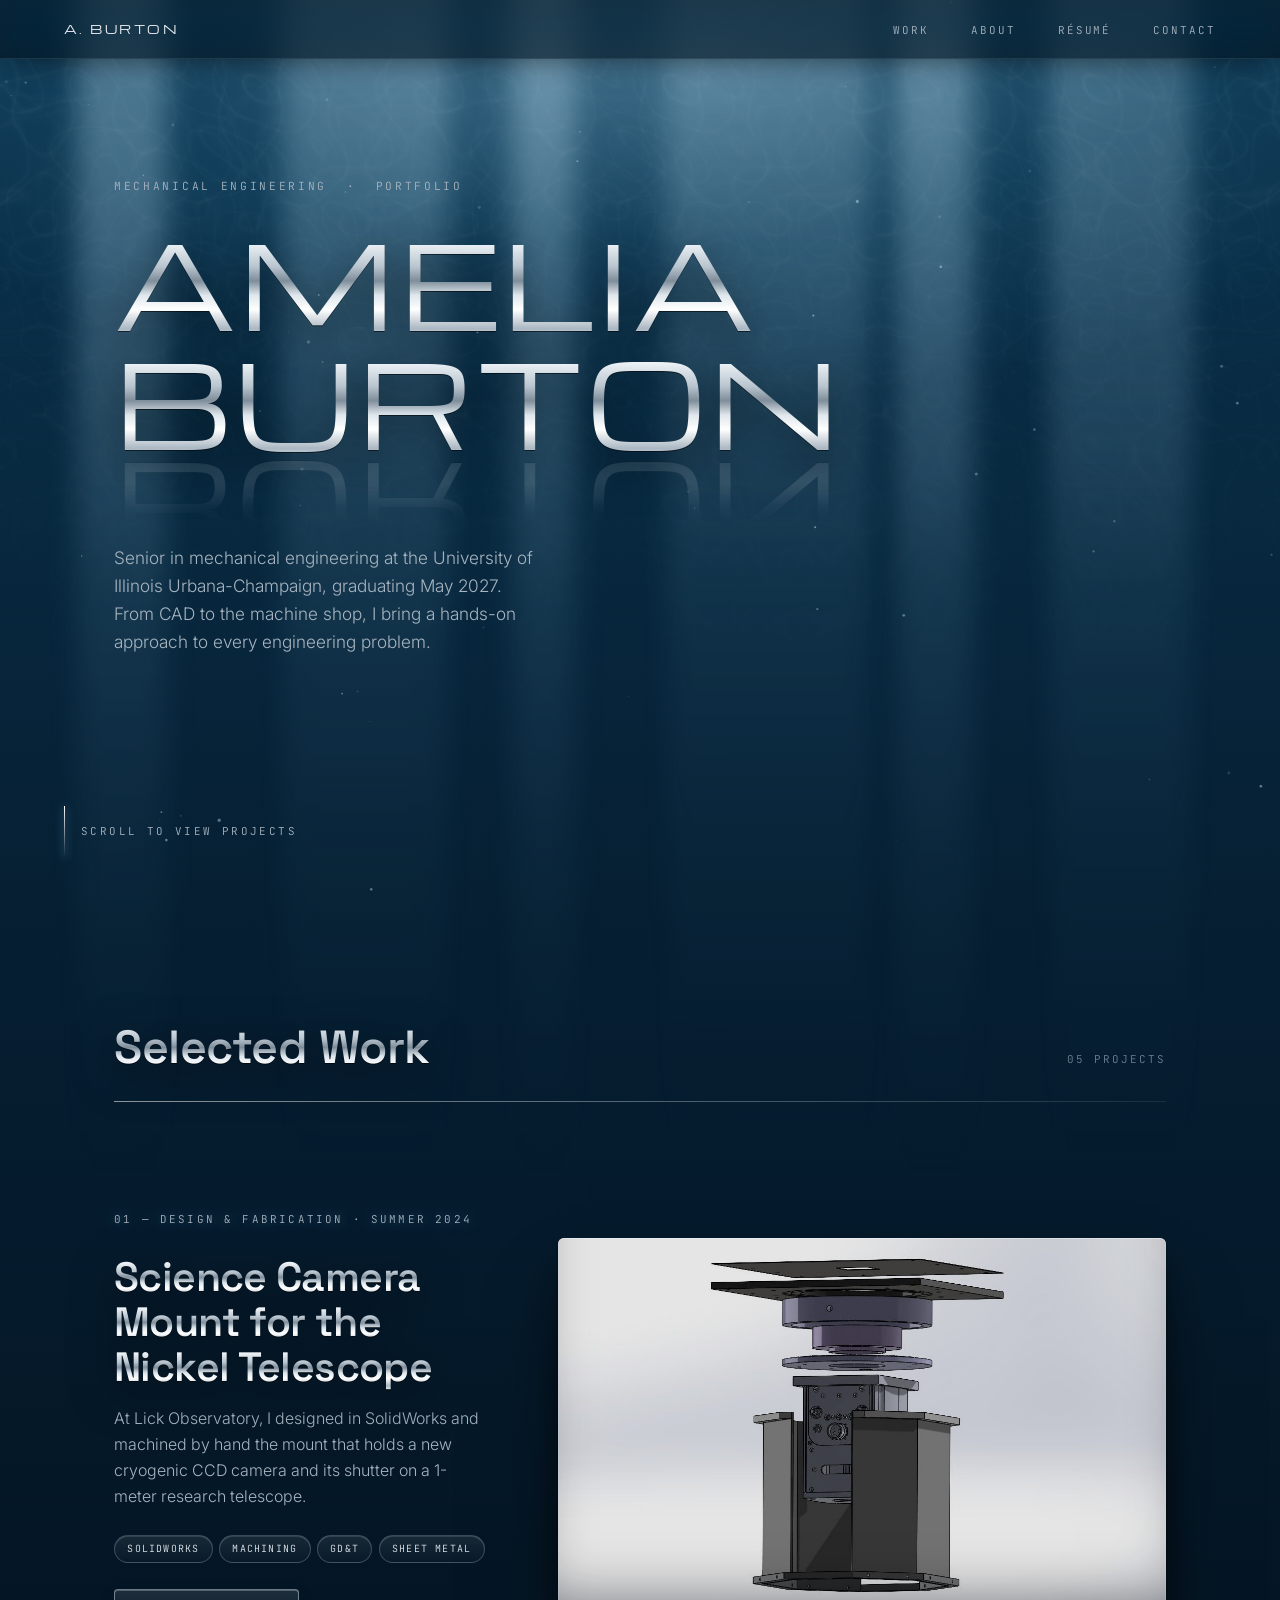
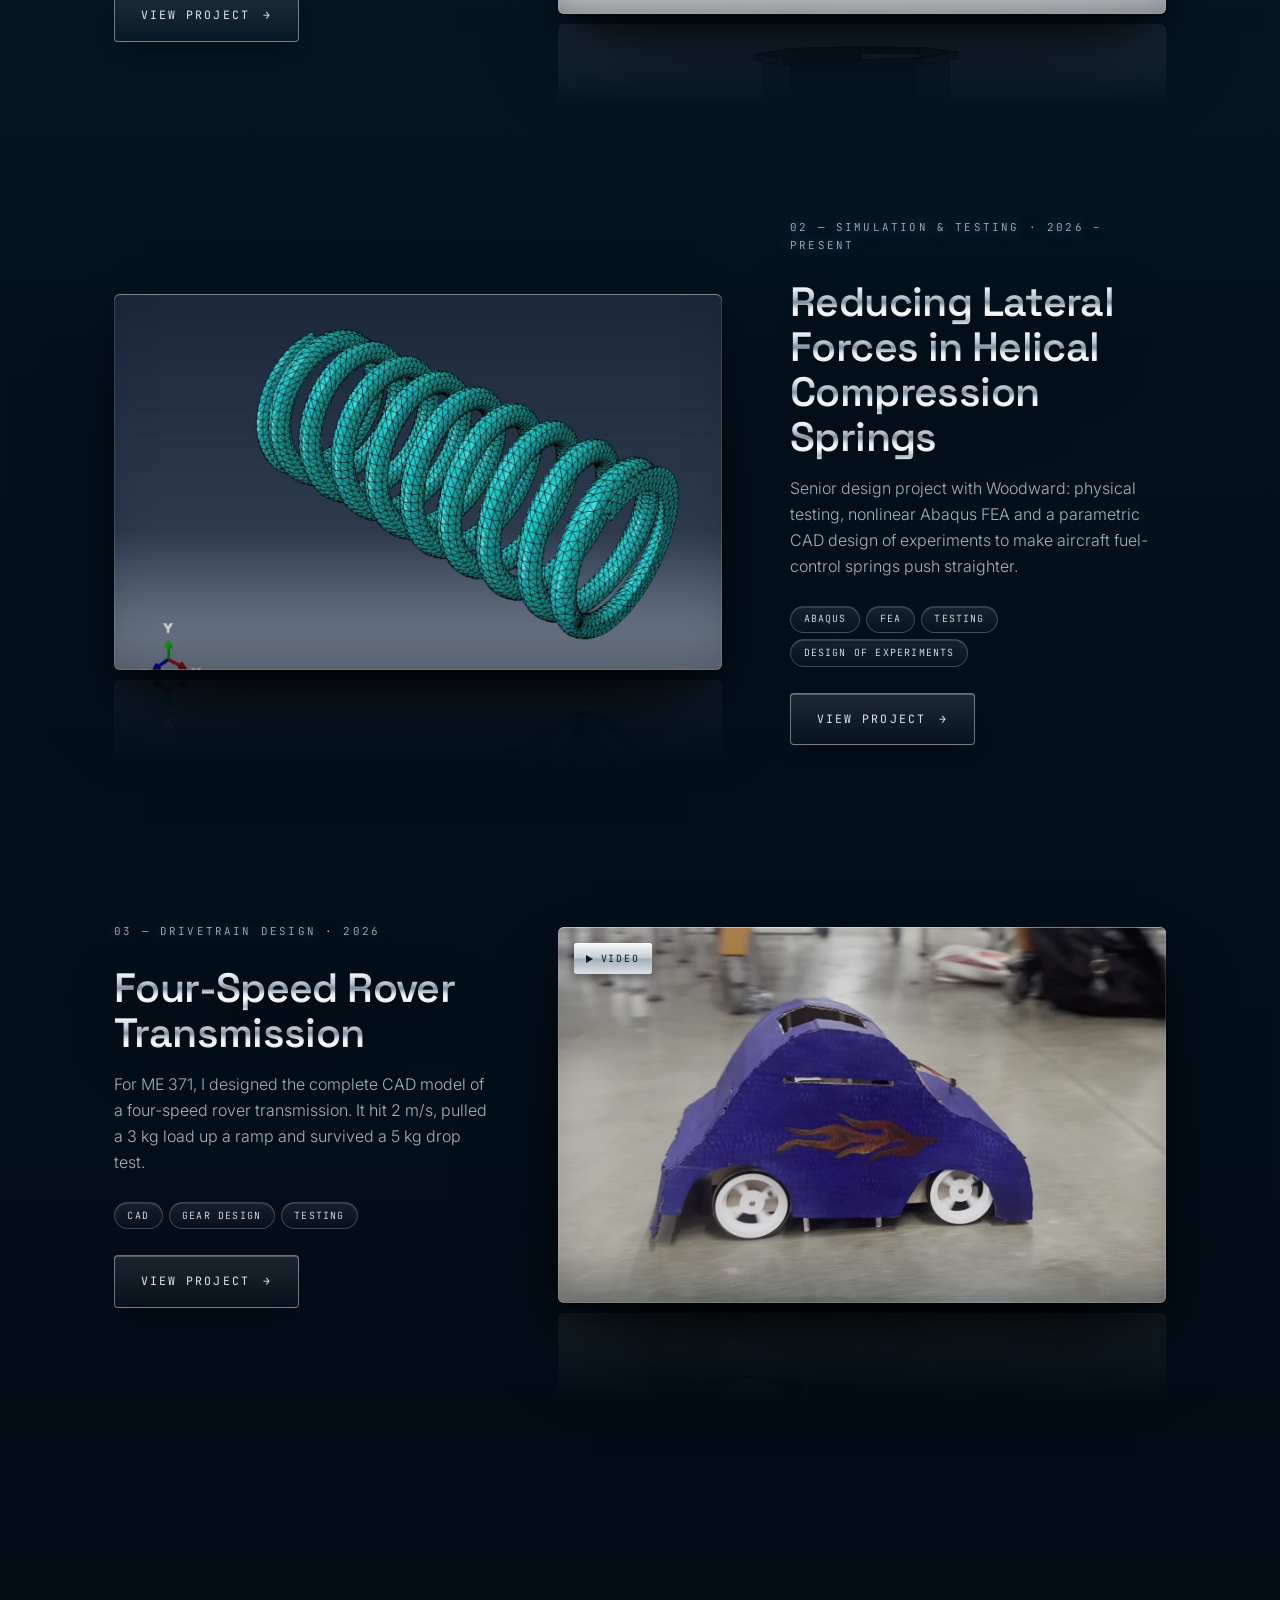
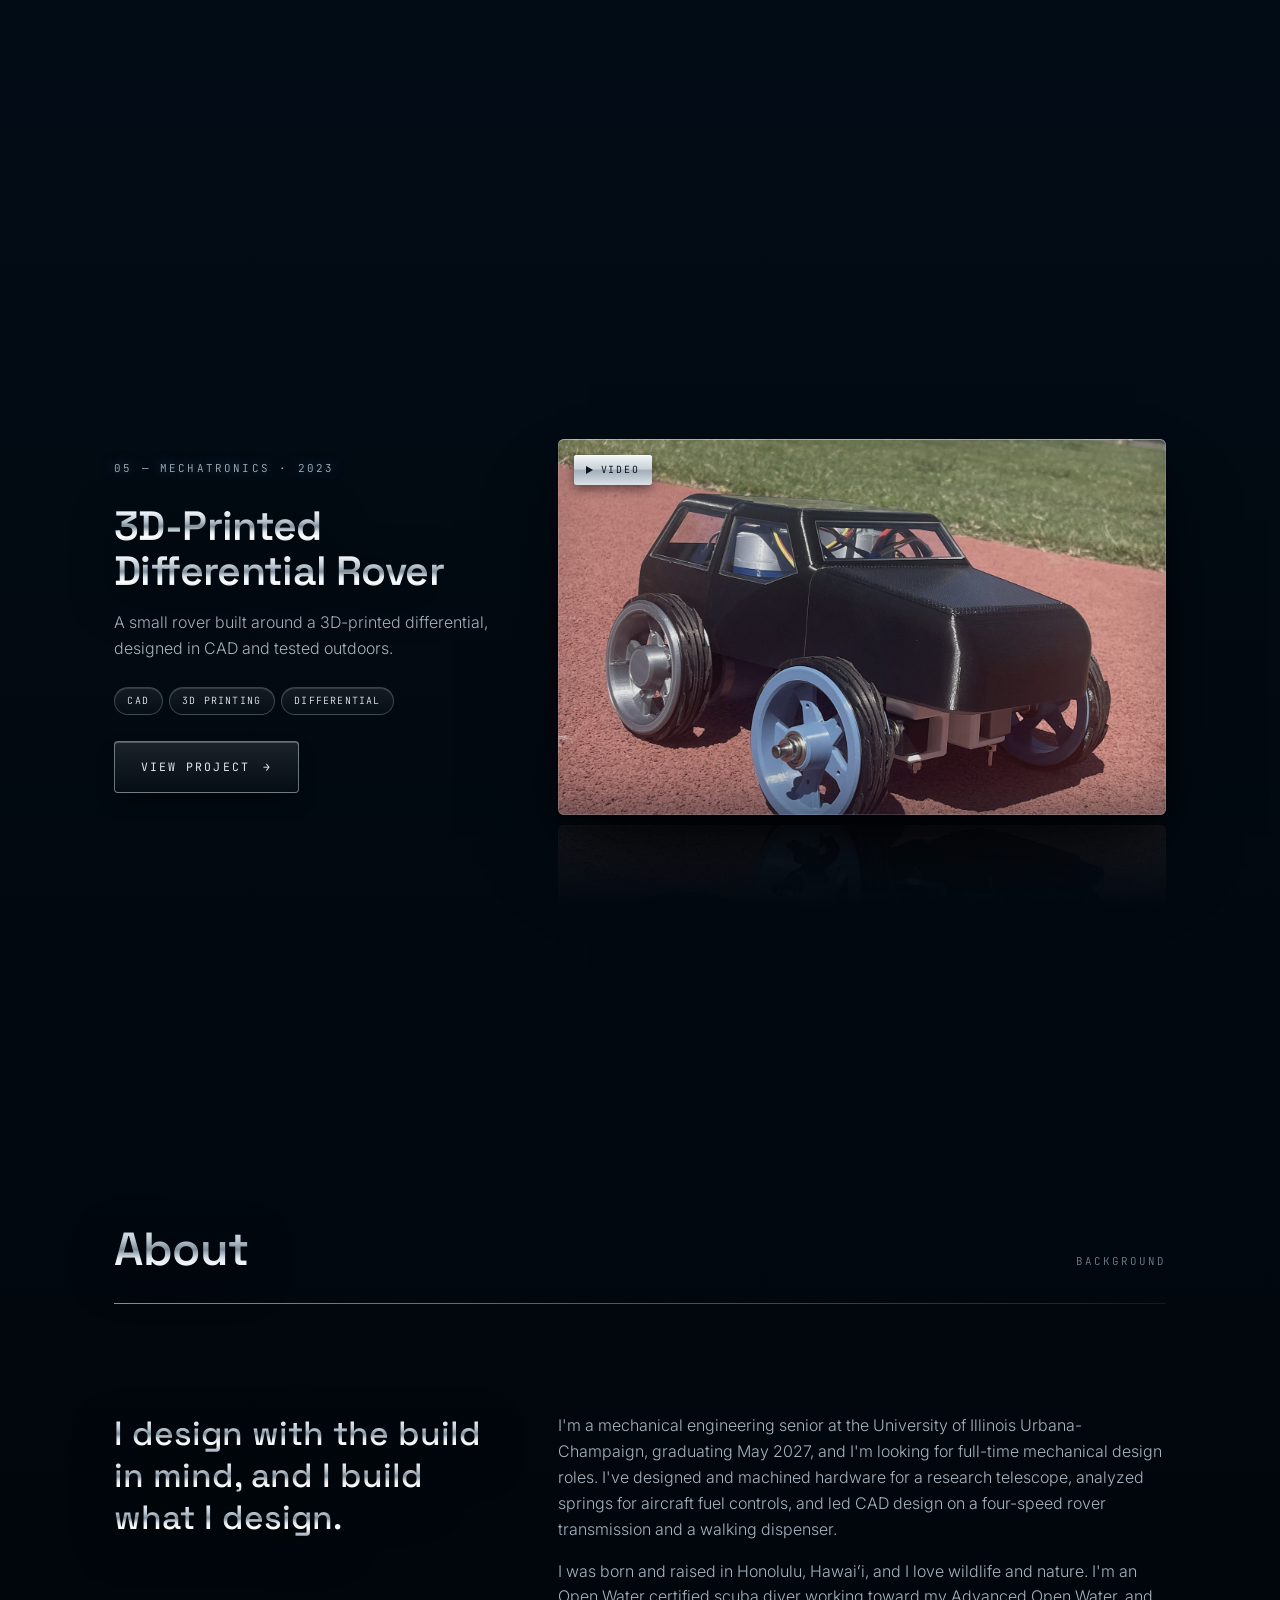
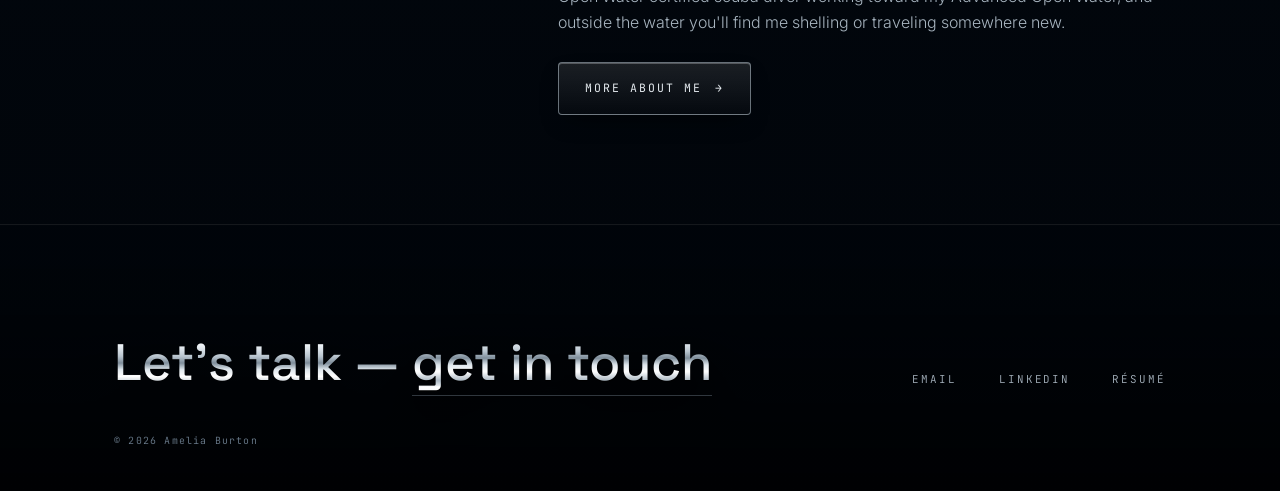
==== commit c5105365: "site 8.1" ====
--- a/index.html
+++ b/index.html
@@ -104,7 +104,7 @@
     <article class="project reveal">
       <a href="projects/transmission.html" class="project-image">
         <span class="badge">Video</span>
-        <img src="images/transmission/chassis.jpg" alt="Rover chassis with orange and yellow 3D-printed transmission gears" loading="lazy">
+        <img src="images/transmission/card.jpg" alt="The four-speed rover with its blue flame-painted body driving across the floor" loading="lazy">
       </a>
       <div>
         <p class="project-number">03 — Drivetrain Design · 2026</p>
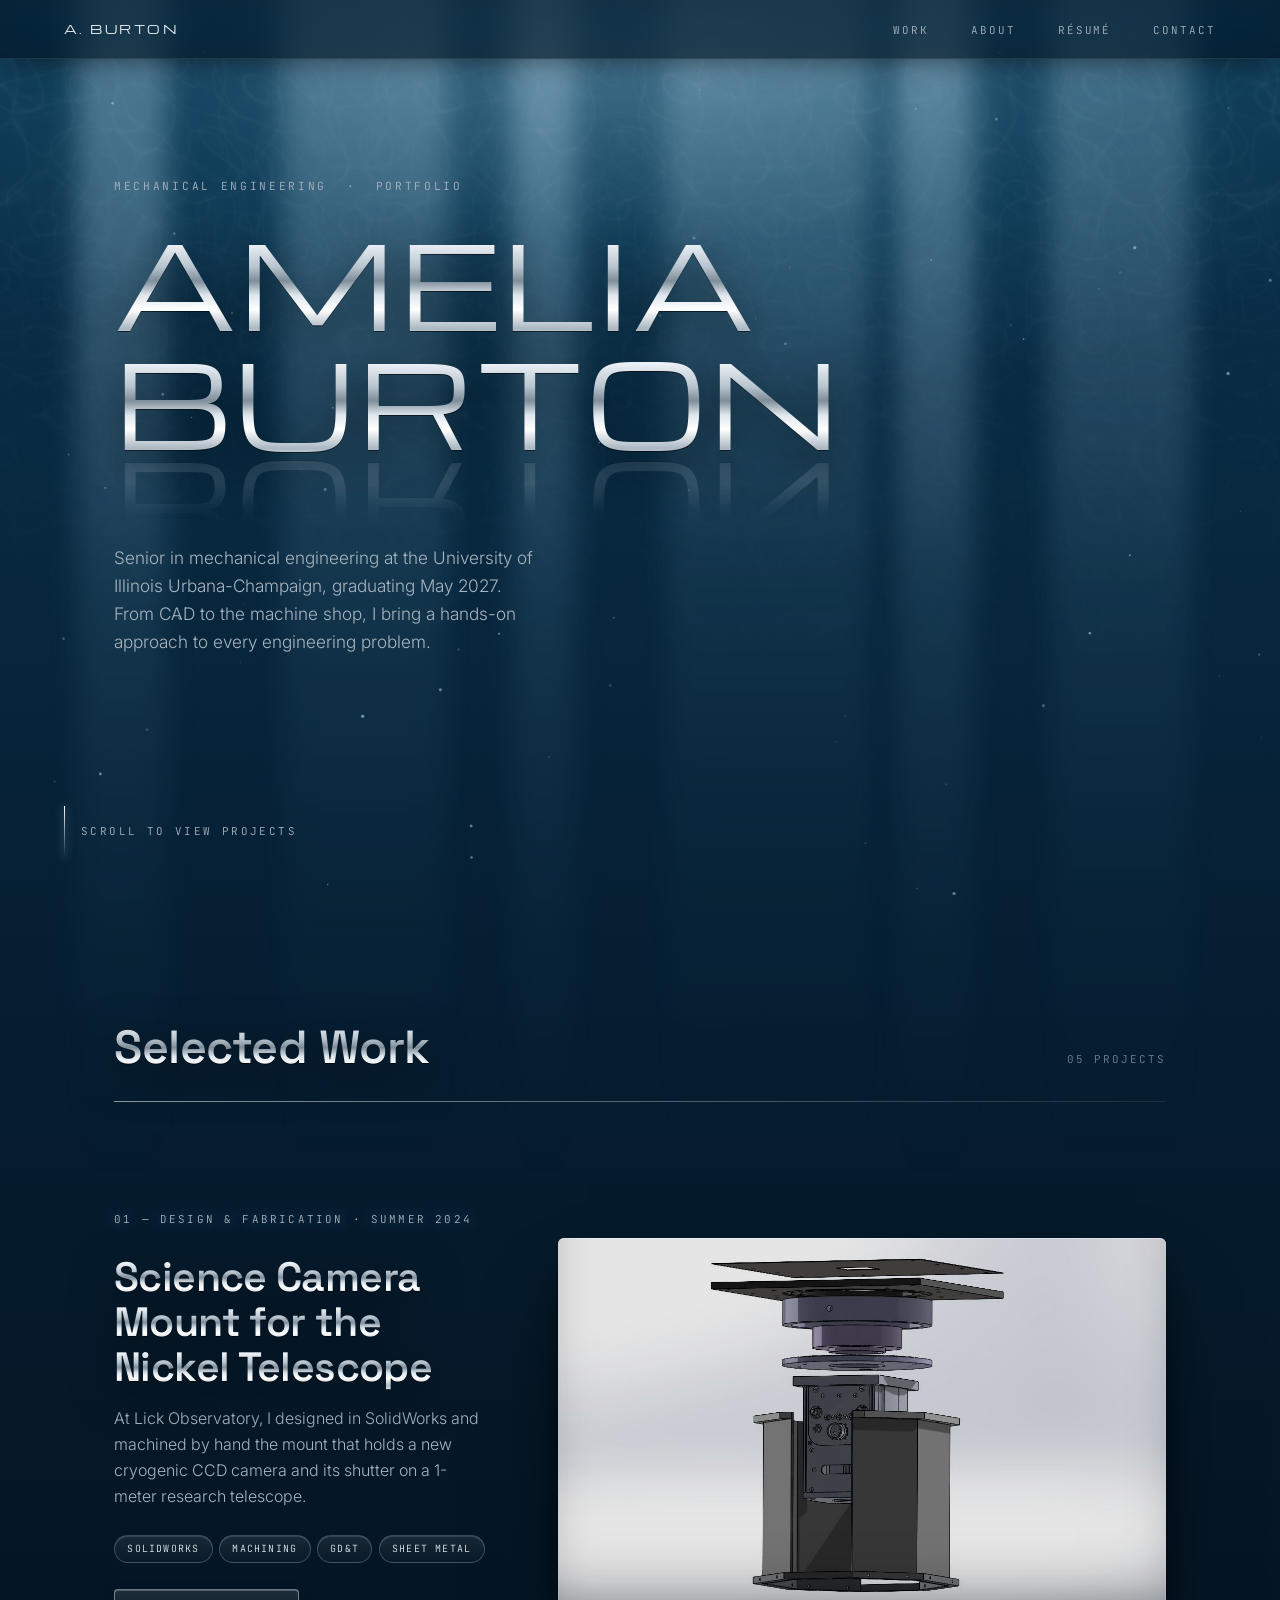
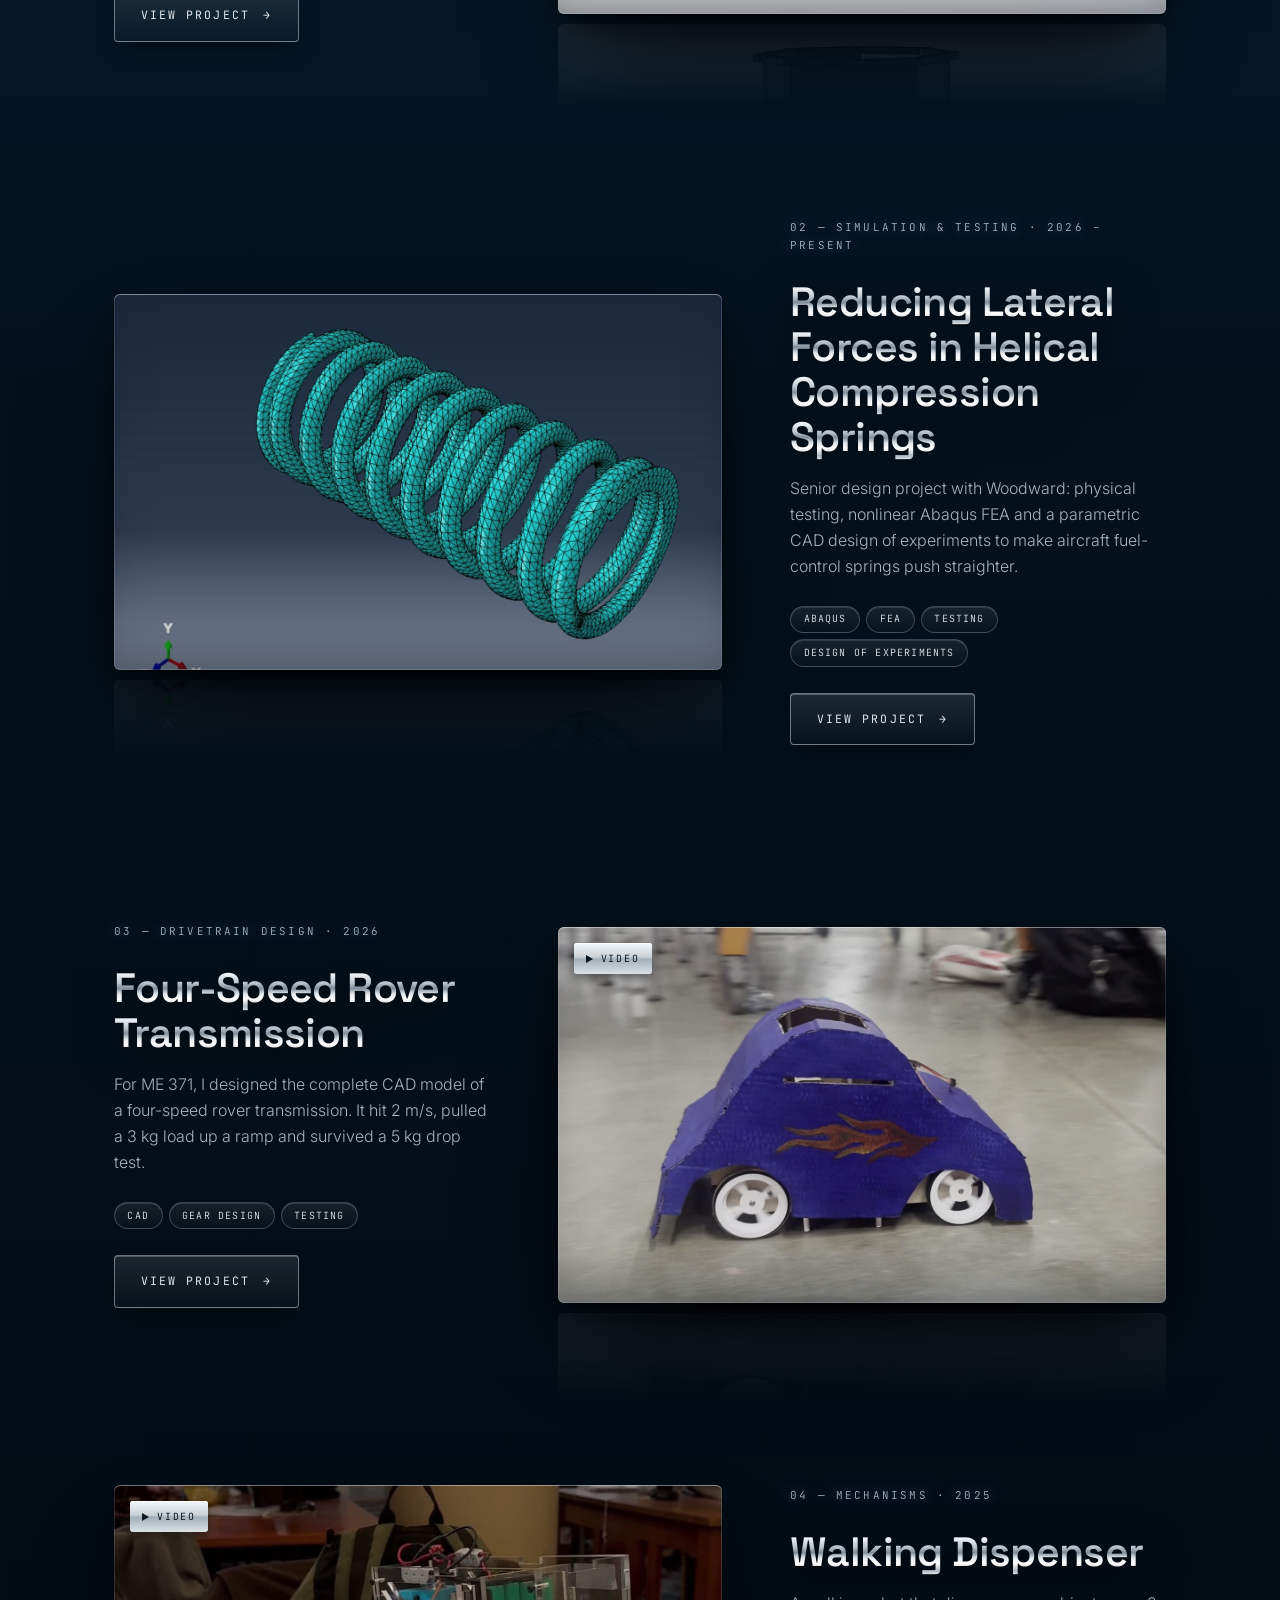
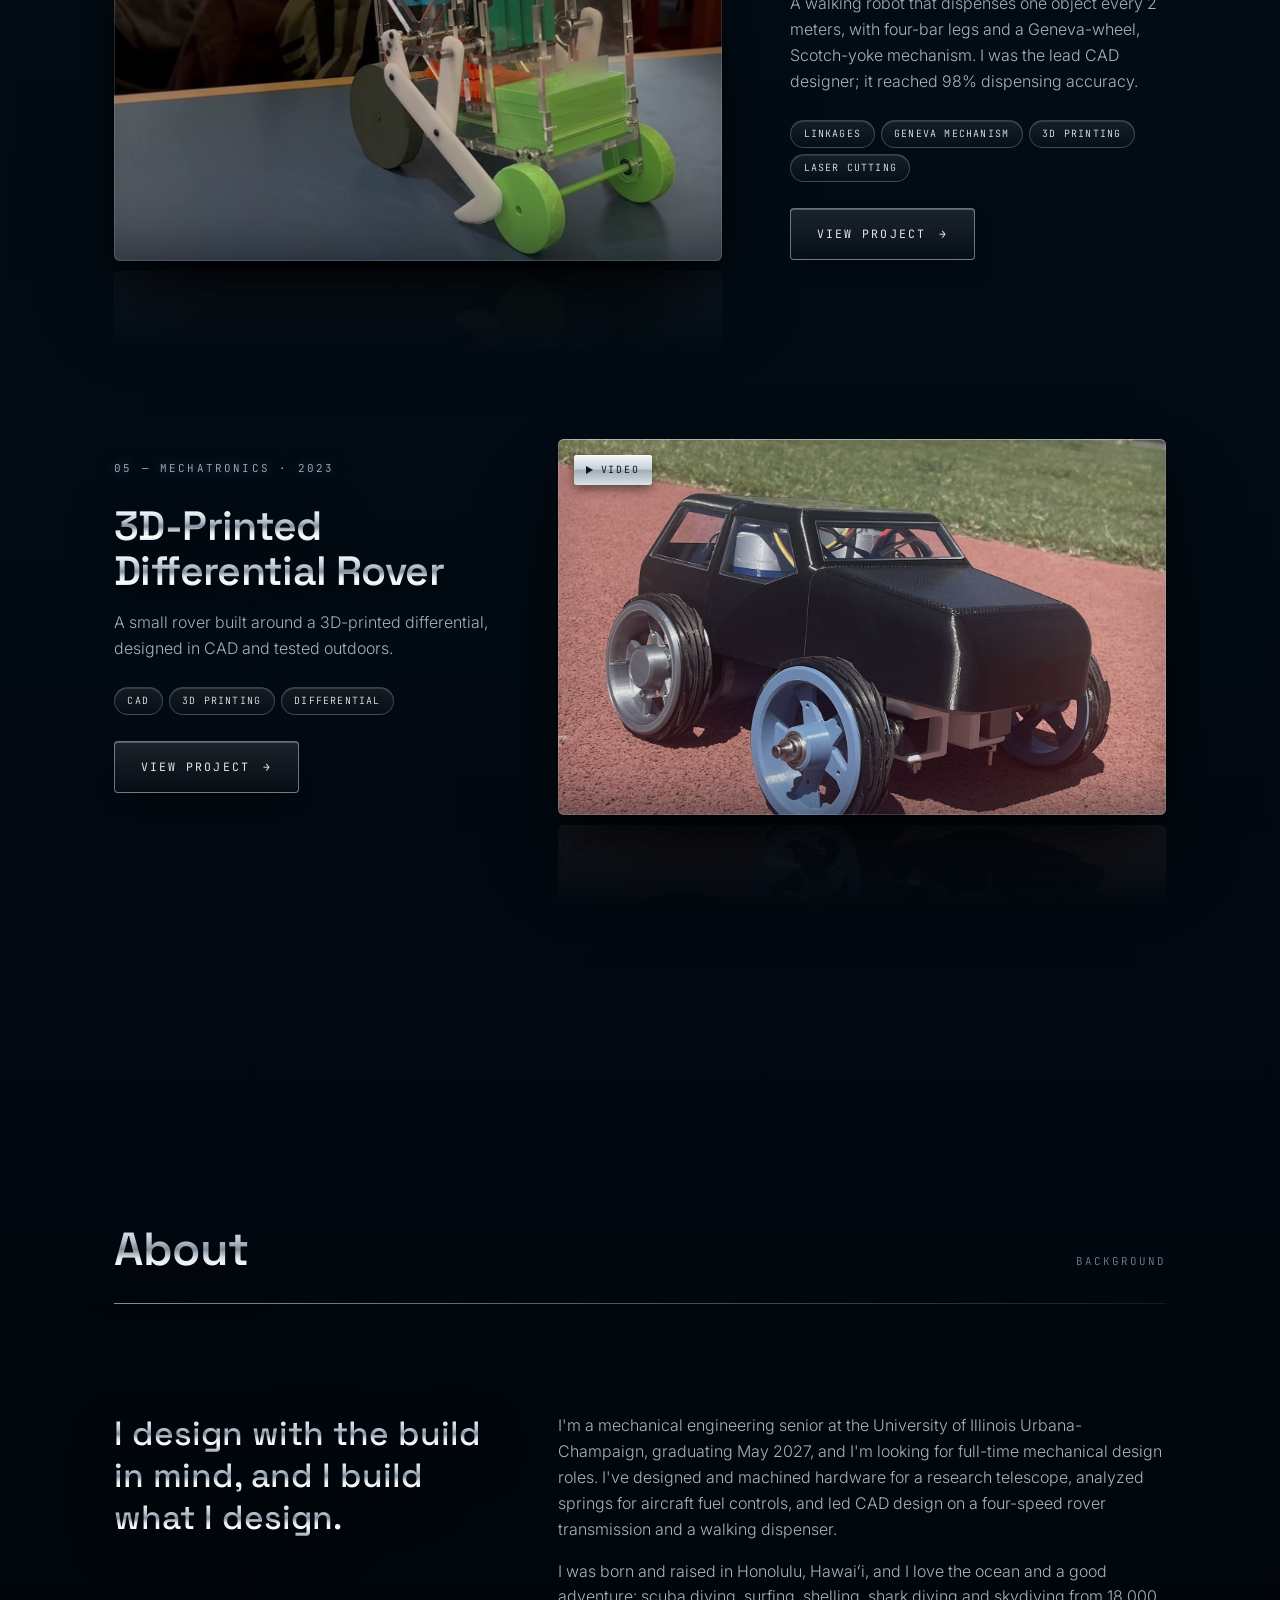
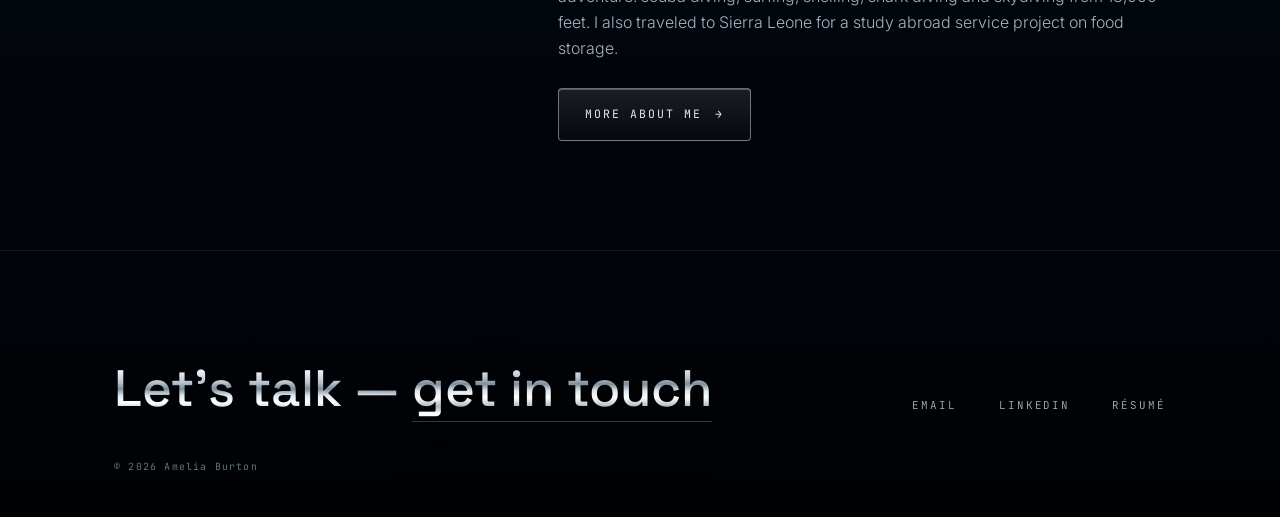
==== commit e4ed64ab: "site 9" ====
--- a/index.html
+++ b/index.html
@@ -177,9 +177,9 @@
           and led CAD design on a four-speed rover transmission and a walking dispenser.
         </p>
         <p>
-          I was born and raised in Honolulu, Hawaiʻi, and I love wildlife and nature. I'm an Open
-          Water certified scuba diver working toward my Advanced Open Water, and outside the water
-          you'll find me shelling or traveling somewhere new.
+          I was born and raised in Honolulu, Hawaiʻi, and I love the ocean and a good adventure:
+          scuba diving, surfing, shelling, shark diving and skydiving from 18,000 feet. I also
+          traveled to Sierra Leone for a study abroad service project on food storage.
         </p>
         <p style="margin-top: var(--s2)">
           <a href="about.html" class="button">More About Me <span class="arrow">→</span></a>
--- a/style.css
+++ b/style.css
@@ -515,3 +515,41 @@
   .nav .mark { font-size: .66rem; }
     .nav ul { gap: var(--s0); }
 }
+
+/* =========================================================
+   Beyond Engineering: hobby cards and photo galleries
+   ========================================================= */
+.life-cards { display: grid; grid-template-columns: repeat(3, 1fr); gap: var(--s2); margin: var(--s2) 0; }
+.life-card {
+  display: flex; flex-direction: column; overflow: hidden; border-radius: 8px;
+  background: linear-gradient(180deg, rgba(255,255,255,.07), rgba(255,255,255,.01));
+  border: 1px solid var(--line);
+  box-shadow: inset 0 1px 0 rgba(255,255,255,.14), var(--depth);
+  transition: transform .6s var(--ease);
+}
+.life-card:hover { transform: translateY(-6px); }
+.life-card .cover { aspect-ratio: 4 / 5; overflow: hidden; }
+.life-card .cover img { width: 100%; height: 100%; object-fit: cover; transition: transform 1s var(--ease); }
+.life-card:hover .cover img { transform: scale(1.05); }
+.life-card .body { padding: var(--s2); display: flex; flex-direction: column; gap: var(--s0); flex: 1; }
+.life-card .body h3 { font-family: var(--head); font-weight: 600; font-size: 1.5rem; display: inline-block; }
+.project-page .life-card .body p { font-size: .95rem; margin: 0 0 var(--s1); flex: 1; }
+.life-card .button { align-self: flex-start; }
+
+.gallery { columns: 2; column-gap: var(--s1); margin: var(--s3) 0; }
+.gallery figure { break-inside: avoid; margin: 0 0 var(--s1); }
+.gallery img, .gallery video { width: 100%; border-radius: 6px; box-shadow: var(--depth); background: #000; }
+.gallery figcaption { font-family: var(--mono); font-size: .66rem; letter-spacing: .06em; color: var(--muted); margin-top: var(--s-1); }
+
+.life-hero { position: relative; height: 78vh; height: 78svh; overflow: hidden; }
+.life-hero img { width: 100%; height: 100%; object-fit: cover; }
+.life-hero::after { content: ""; position: absolute; inset: 0; background: linear-gradient(to top, var(--mid) 0%, rgba(6,31,51,.45) 35%, transparent 65%), linear-gradient(to bottom, rgba(0,0,0,.4), transparent 25%); }
+.life-hero .overlay { position: absolute; z-index: 2; left: var(--pad); right: var(--pad); bottom: var(--s3); }
+.life-hero h1 { font-family: var(--head); font-weight: 600; font-size: clamp(2.6rem, 7vw, 5rem); line-height: 1; letter-spacing: -.02em; }
+.life-hero + .project-page { padding-top: var(--s4); }
+
+@media (max-width: 800px) {
+  .life-cards { grid-template-columns: 1fr; }
+  .life-card .cover { aspect-ratio: 16 / 10; }
+  .gallery { columns: 1; }
+}
